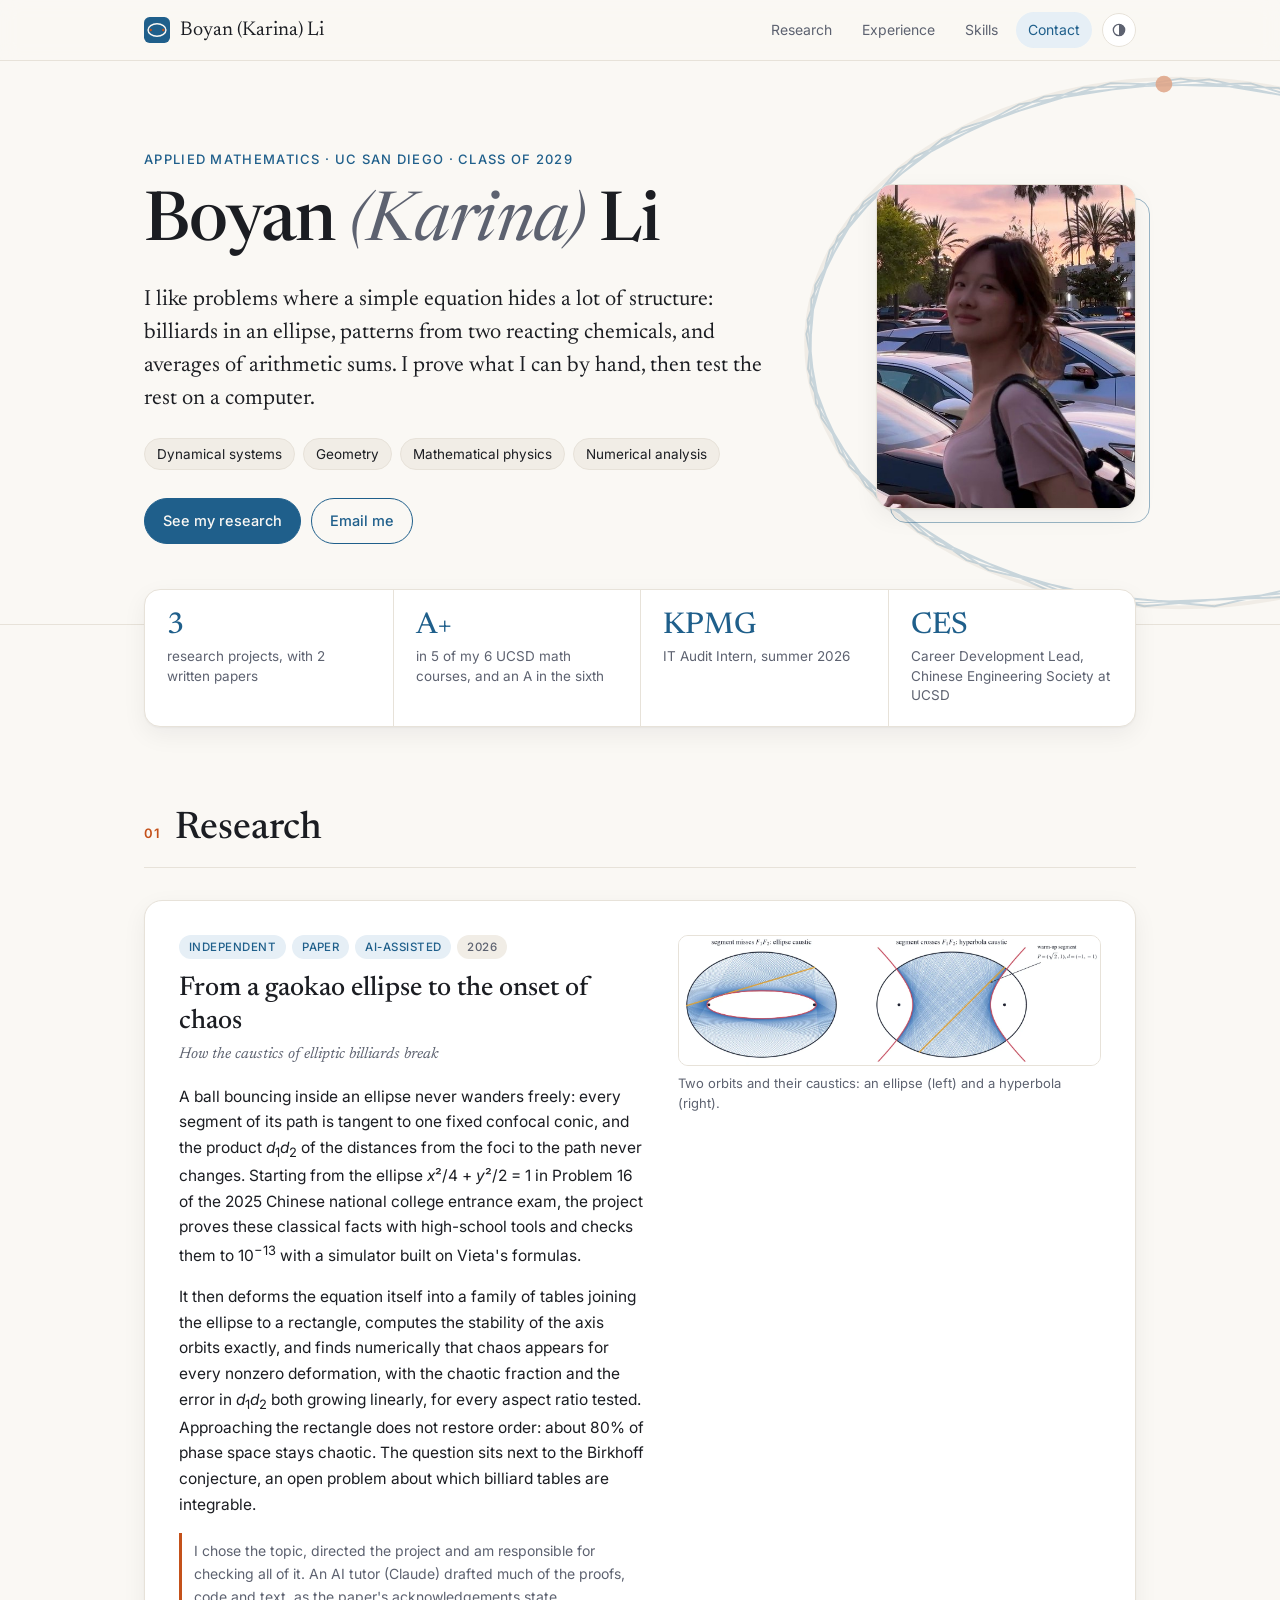
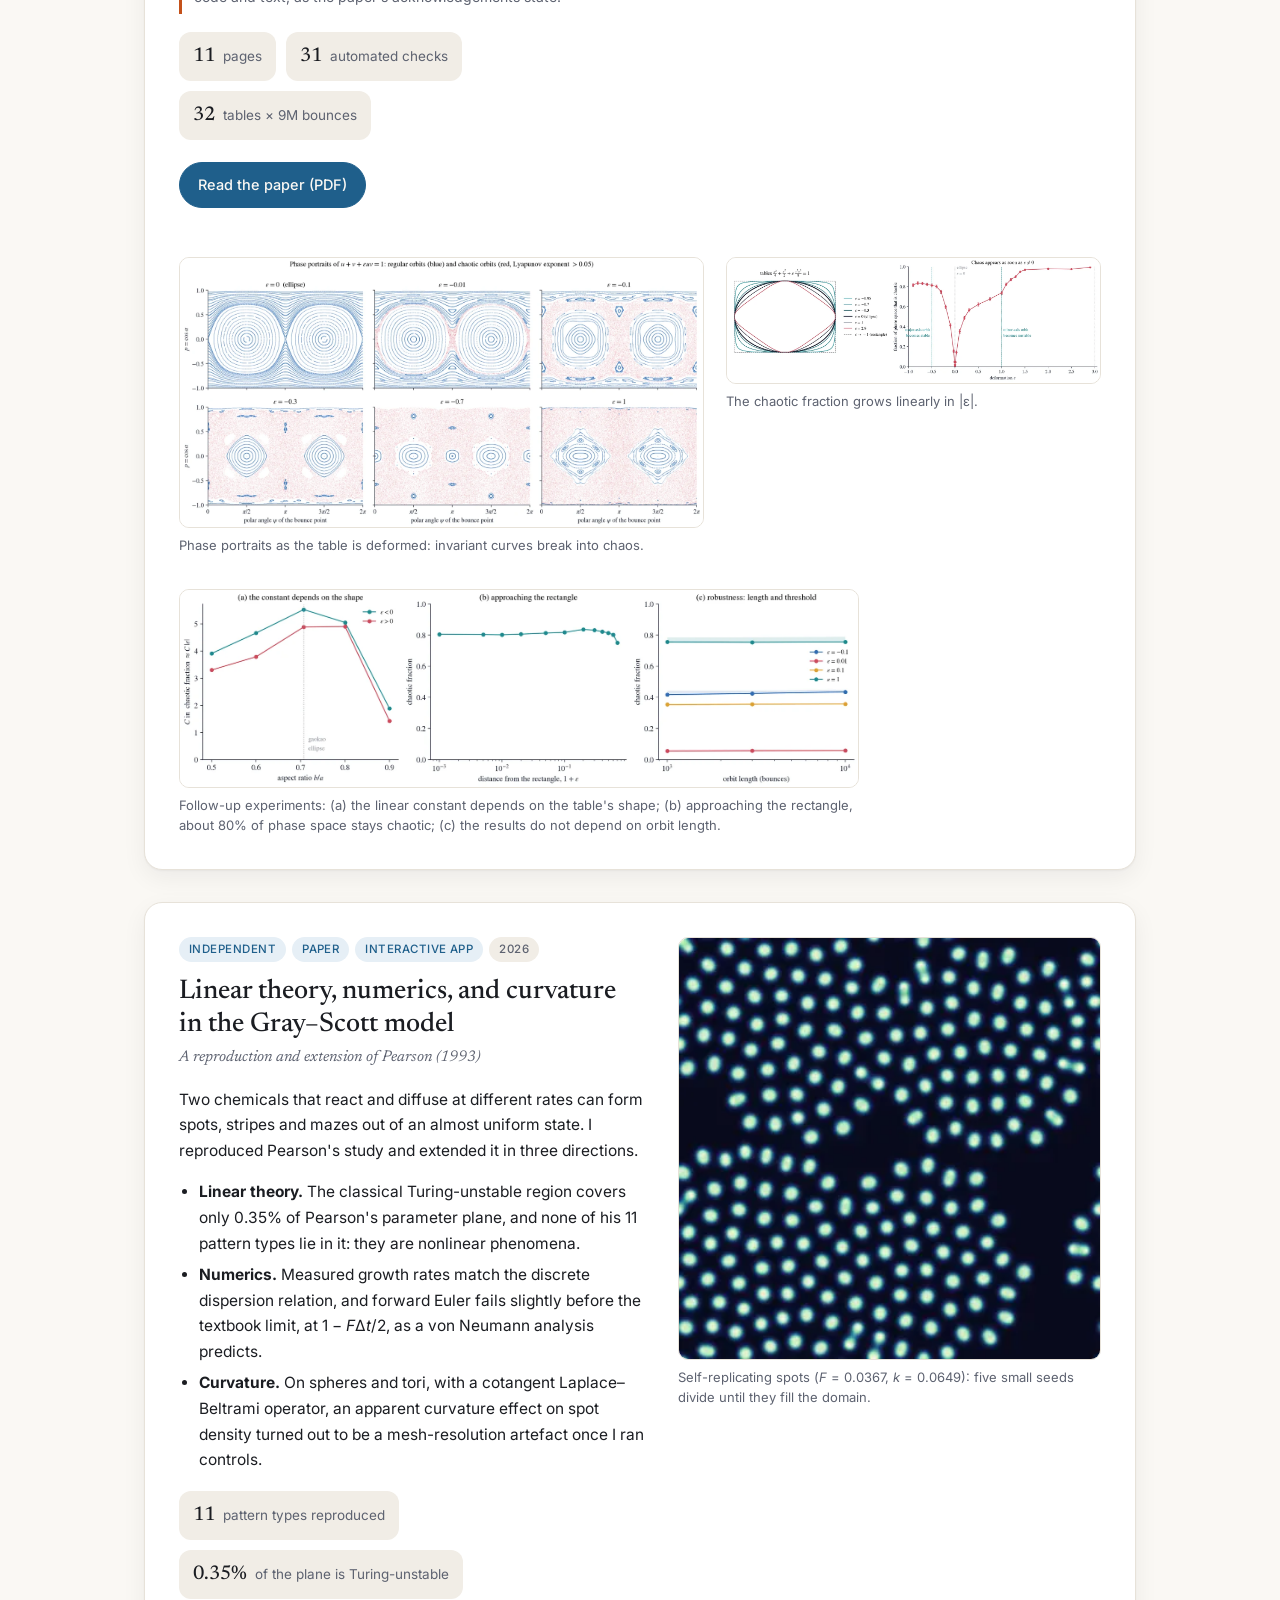
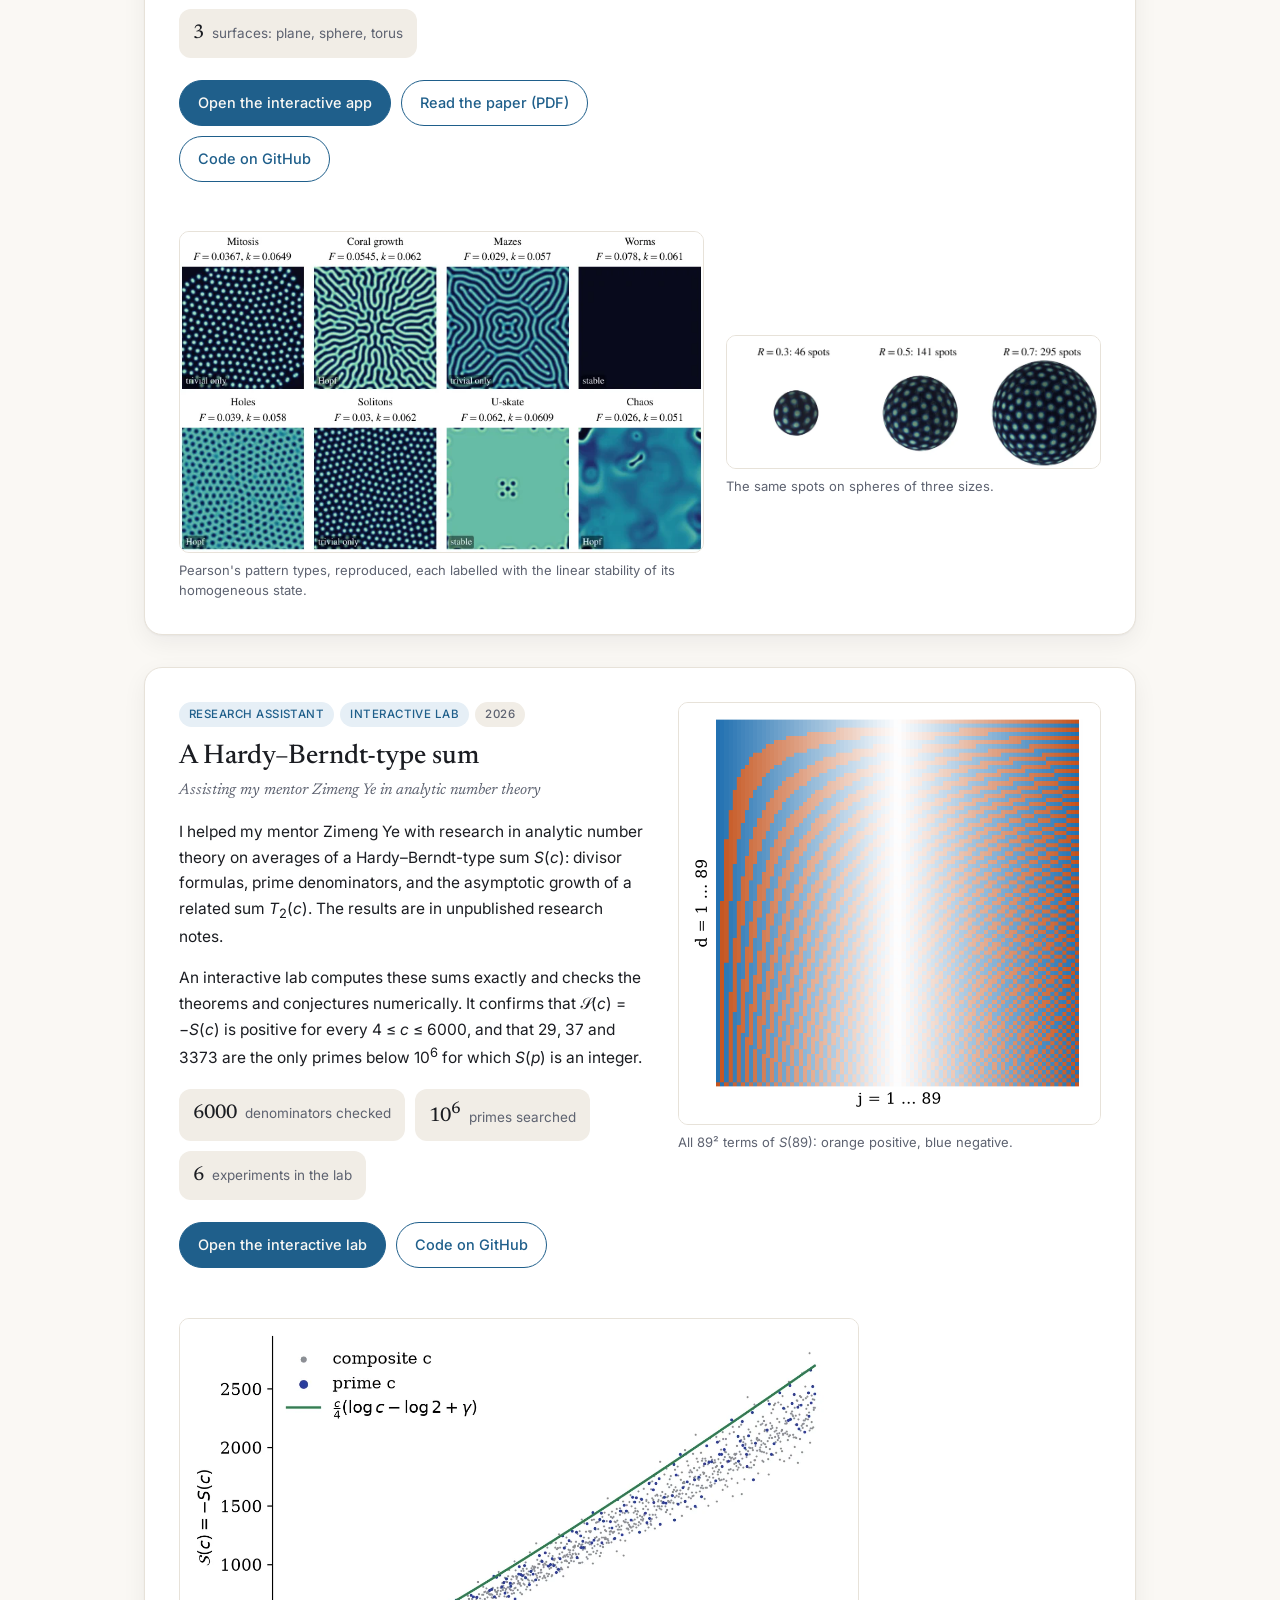
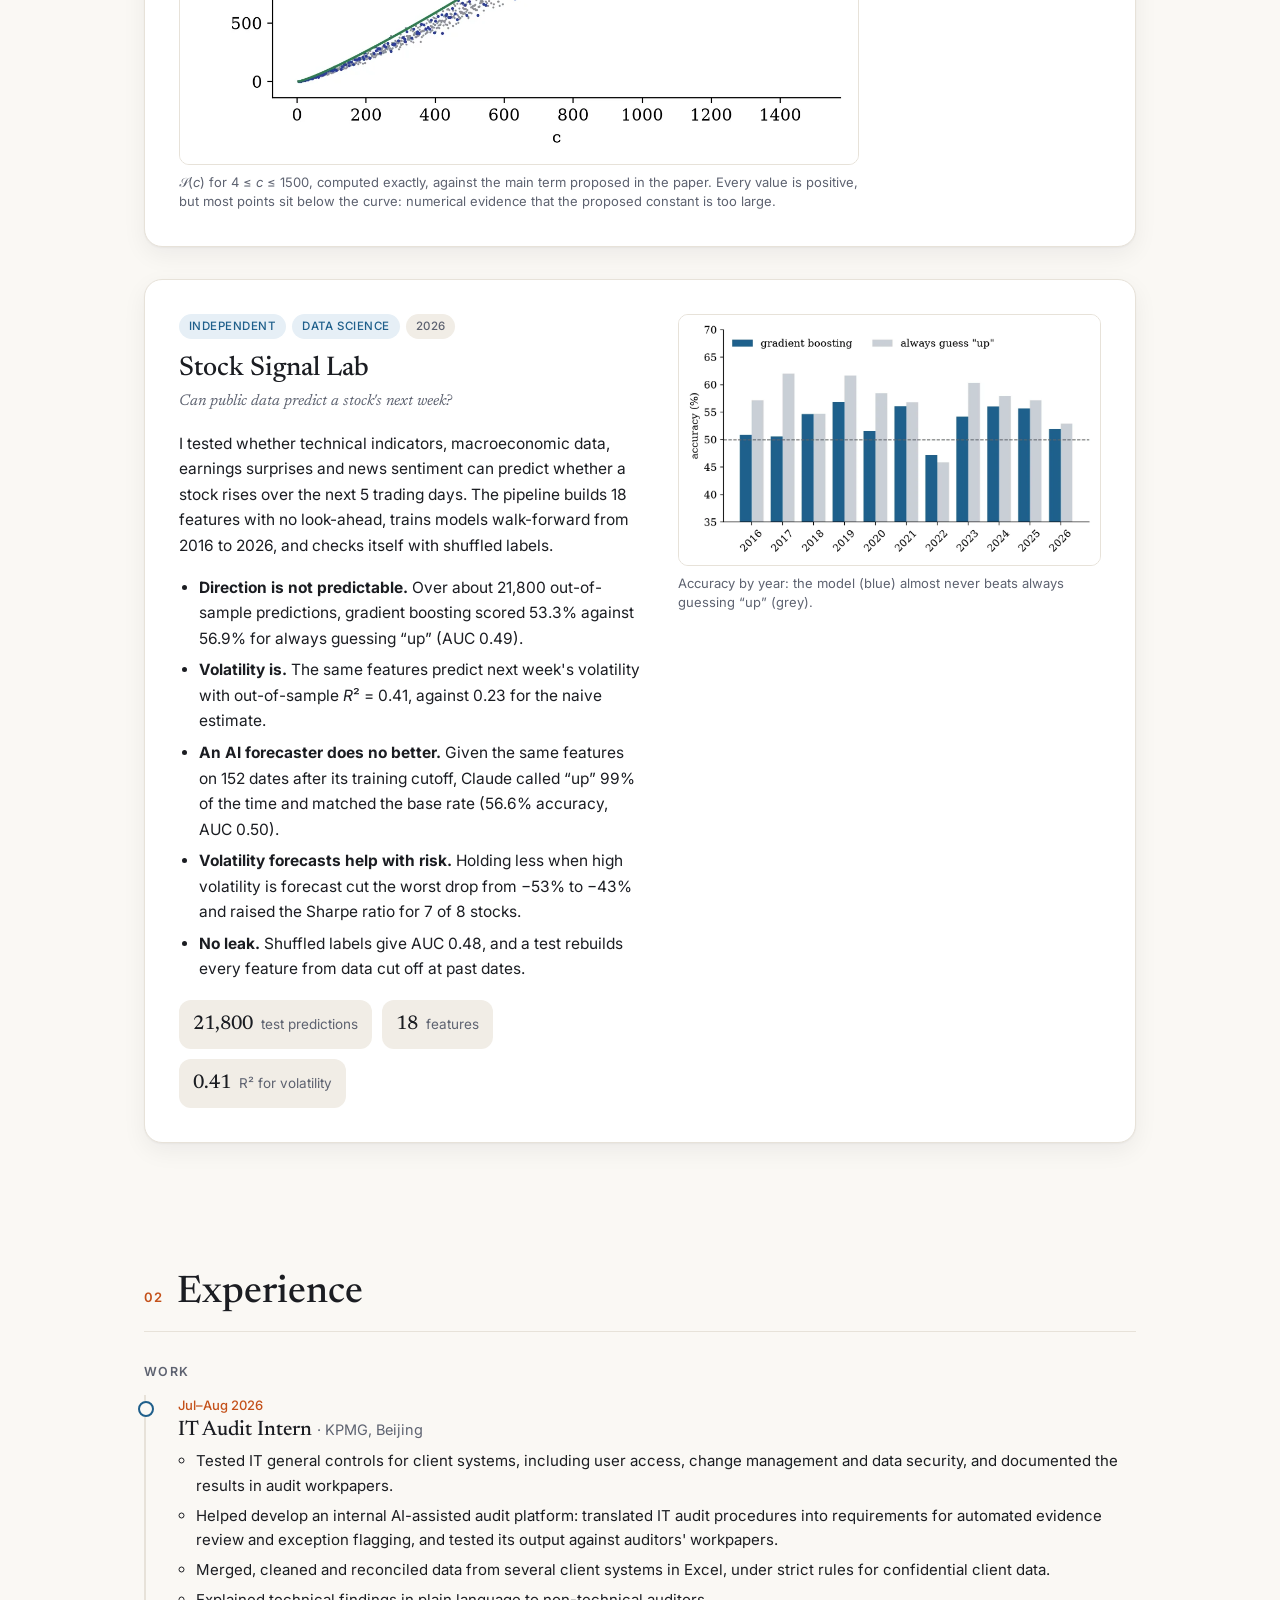
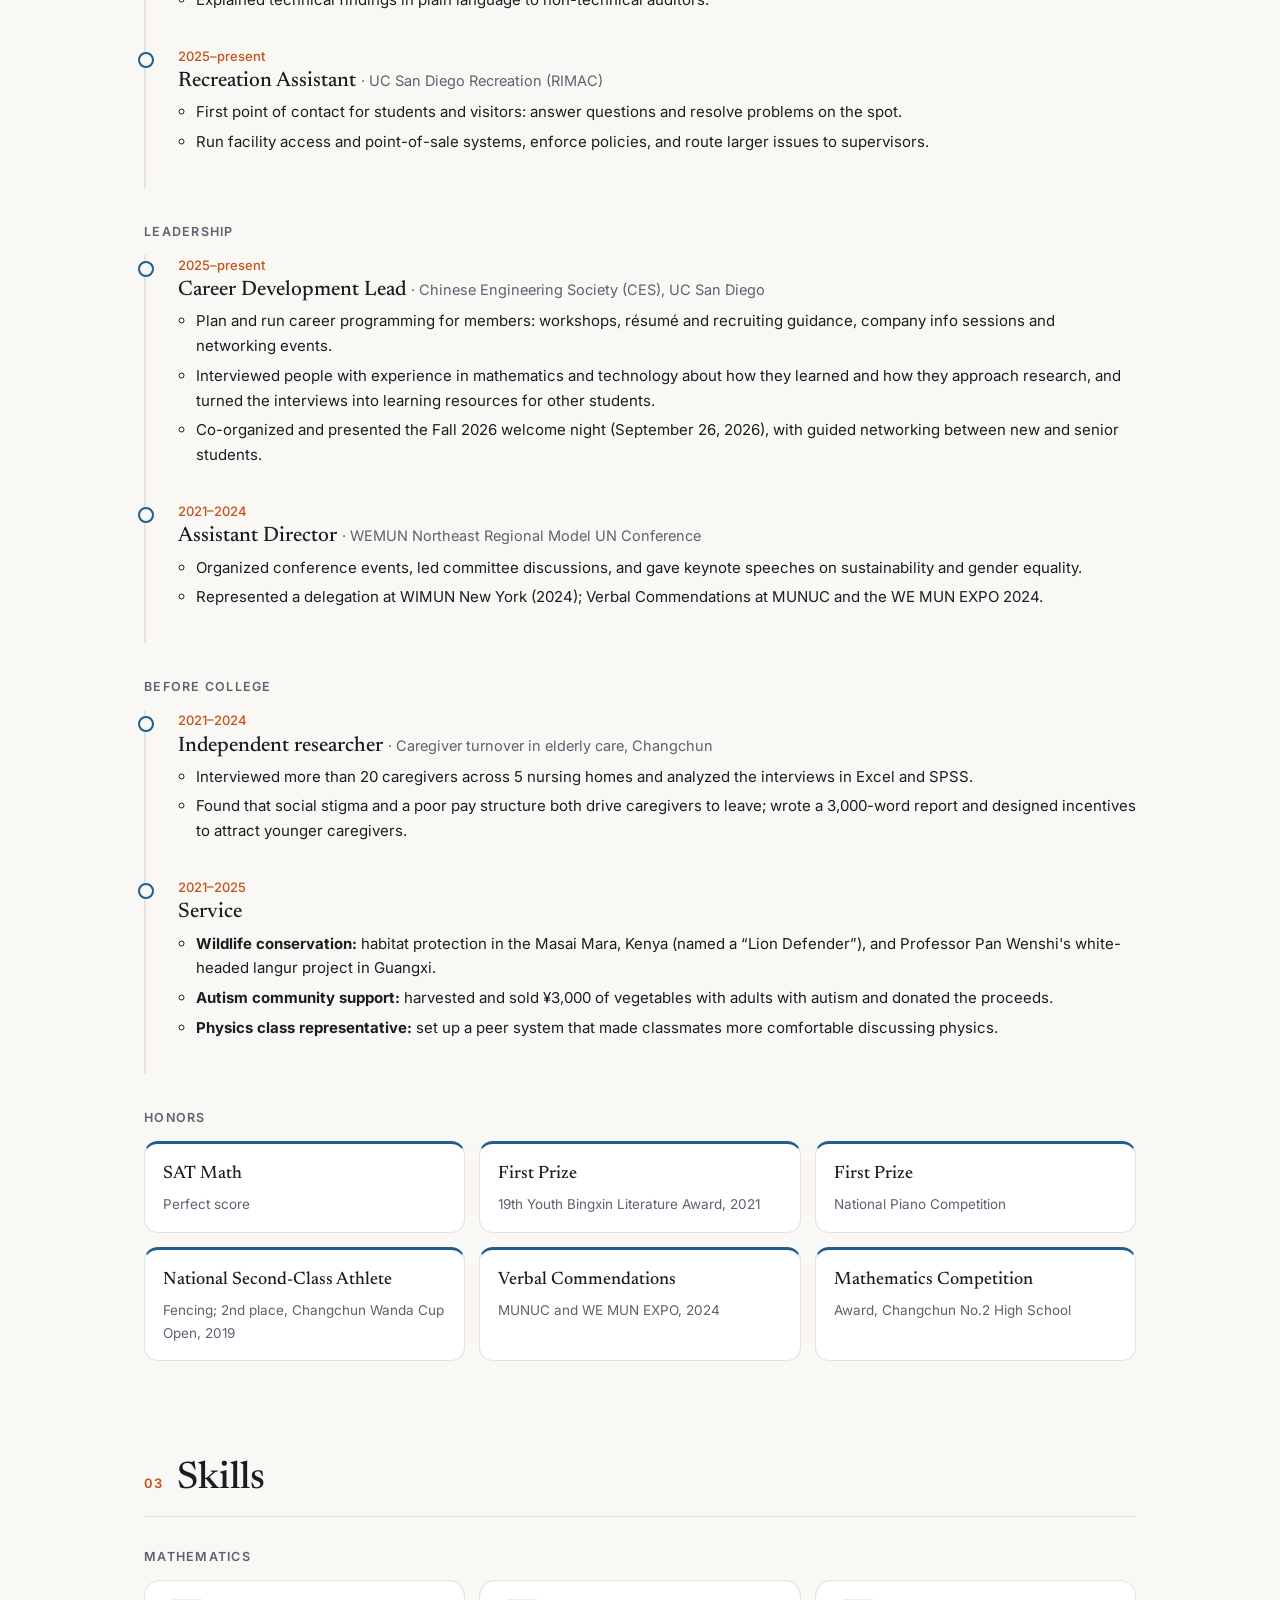
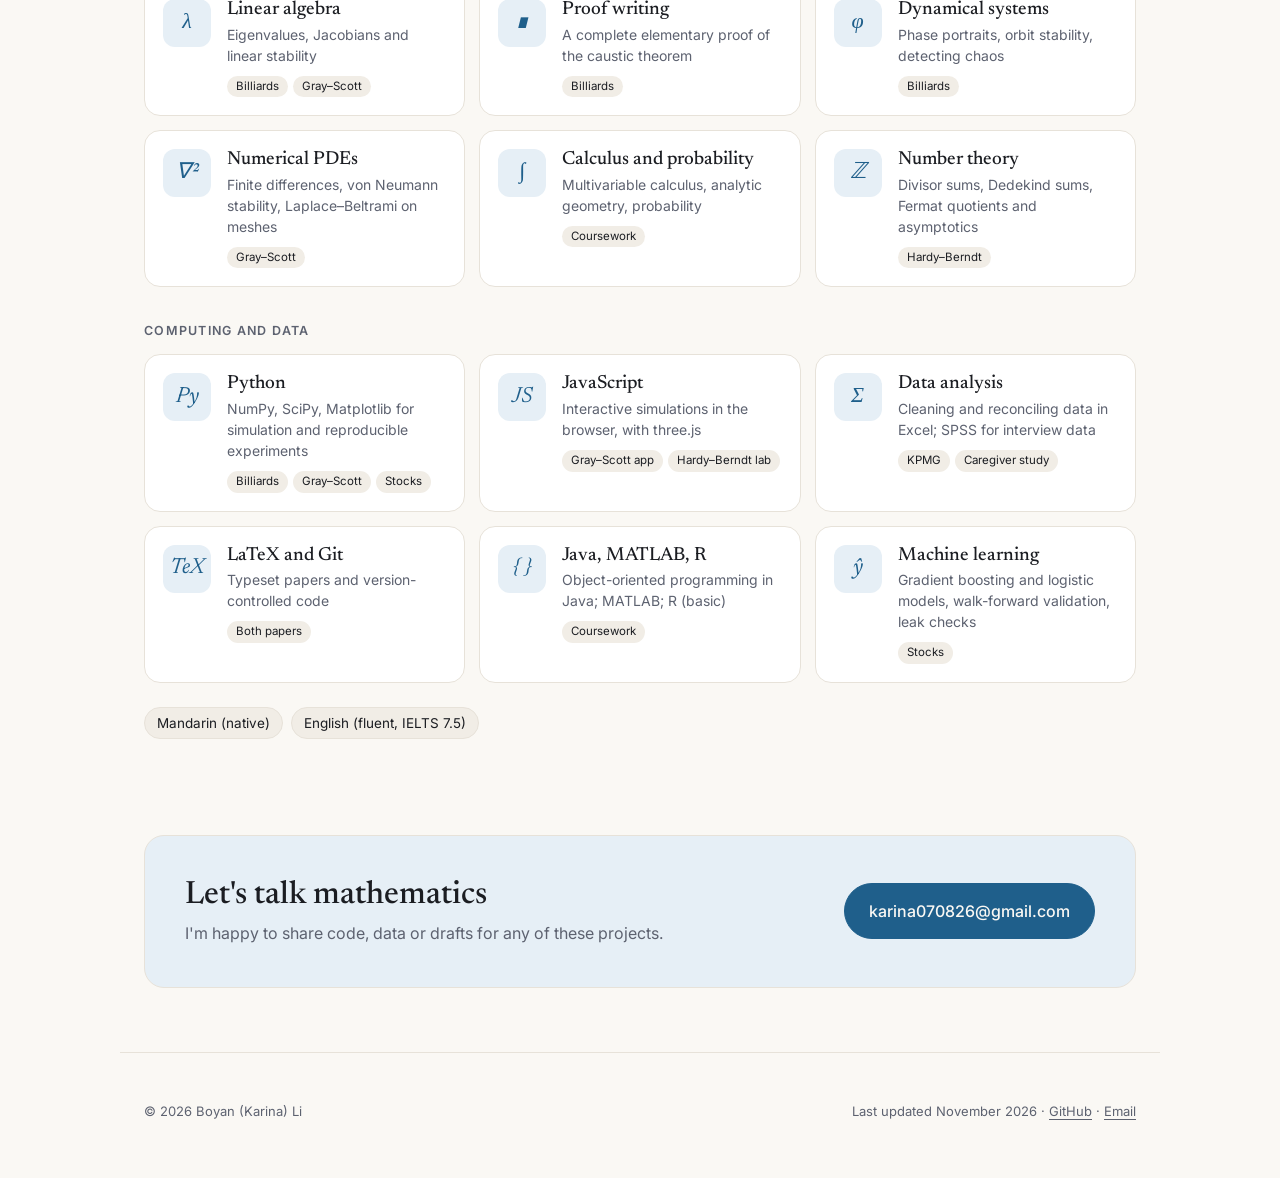
==== index.html @ f054561e "Boyan (Karina) Li: personal website" ====
<!doctype html>
<html lang="en">
<head>
  <meta charset="utf-8">
  <meta name="viewport" content="width=device-width, initial-scale=1">
  <title>Boyan (Karina) Li</title>
  <meta name="description" content="Boyan (Karina) Li: applied mathematics student at UC San Diego. Research in dynamical systems, reaction–diffusion and number theory.">
  <meta property="og:title" content="Boyan (Karina) Li · Applied Mathematics, UC San Diego">
  <meta property="og:description" content="Research in elliptic billiards, Gray–Scott patterns and Hardy–Berndt sums, with papers and interactive tools.">
  <meta property="og:image" content="https://karinayiy.github.io/assets/img/og-card.jpg">
  <meta property="og:url" content="https://karinayiy.github.io/">
  <meta name="twitter:card" content="summary_large_image">
  <link rel="icon" href="data:image/svg+xml,%3Csvg xmlns='http://www.w3.org/2000/svg' viewBox='0 0 64 64'%3E%3Crect width='64' height='64' rx='14' fill='%231f5f8b'/%3E%3Cellipse cx='32' cy='32' rx='22' ry='15.5' fill='none' stroke='white' stroke-width='3.5'/%3E%3Ccircle cx='16.5' cy='32' r='3' fill='%23f0a070'/%3E%3Ccircle cx='47.5' cy='32' r='3' fill='%23f0a070'/%3E%3C/svg%3E">
  <link rel="preconnect" href="https://fonts.googleapis.com">
  <link rel="preconnect" href="https://fonts.gstatic.com" crossorigin>
  <link href="https://fonts.googleapis.com/css2?family=Inter:wght@400;500;600&family=Newsreader:ital,opsz,wght@0,6..72,400;0,6..72,500;0,6..72,600;1,6..72,400&display=swap" rel="stylesheet">
  <link rel="stylesheet" href="assets/site.css?v=202611162329">
  <script>try{var t=localStorage.getItem('theme');if(t==='dark'||t==='light')document.documentElement.setAttribute('data-theme',t);}catch(e){}</script>
  <script type="application/ld+json">{"@context":"https://schema.org","@type":"Person","name":"Boyan Li","alternateName":"Karina Li","url":"https://karinayiy.github.io/","affiliation":{"@type":"CollegeOrUniversity","name":"University of California, San Diego"},"knowsAbout":["Dynamical systems","Geometry","Mathematical physics","Numerical analysis"]}</script>
</head>
<body>
  <a class="skip" href="#research">Skip to research</a>
  <header class="top">
    <nav class="wrap nav" aria-label="Sections">
      <a class="brand" href="#top" aria-label="Boyan (Karina) Li, back to top"><svg class="brand-mark" viewBox="0 0 64 64" aria-hidden="true"><rect width="64" height="64" rx="14"/><ellipse cx="32" cy="32" rx="22" ry="15.5"/><circle cx="16.5" cy="32" r="3"/><circle cx="47.5" cy="32" r="3"/></svg><span>Boyan (Karina) Li</span></a>
      <div class="links">
        <a href="#research">Research</a>
        <a href="#experience">Experience</a>
        <a href="#skills">Skills</a>
        <a href="#contact">Contact</a>
        <button class="theme-btn" type="button" aria-label="Switch between light and dark mode" title="Light / dark">
          <svg viewBox="0 0 24 24" aria-hidden="true"><circle cx="12" cy="12" r="8.5" fill="none" stroke="currentColor" stroke-width="2"/><path d="M12 3.5a8.5 8.5 0 0 1 0 17z" fill="currentColor"/></svg>
        </button>
      </div>
    </nav>
  </header>

  <main id="top">
    <section class="hero">
      <svg class="hero-art" viewBox="-230 -170 460 340" aria-hidden="true">
        <ellipse cx="0" cy="0" rx="200" ry="141.4" />
        <path id="orbit" pathLength="1" d="M191.1,-41.8 L159.1,-85.7 L99.5,-122.7 L15.6,-141.0 L-72.7,-131.8 L-141.8,-99.7 L-182.9,-57.2 L-199.2,-12.4 L-194.7,32.5 L-167.9,76.8 L-114.2,116.1 L-34.3,139.3 L55.2,135.9 L129.7,107.6 L176.6,66.4 L197.6,21.7 L197.3,-23.1 L175.6,-67.8 L127.8,-108.8 L52.5,-136.5 L-37.1,-139.0 L-116.4,-115.0 L-169.2,-75.4 L-195.1,-31.0 L-199.0,13.8 L-182.0,58.6 L-140.1,100.9 L-70.1,132.5 L18.5,140.8 L101.8,121.7 L160.6,84.3 L191.7,40.4 L199.9,-4.5 L187.4,-49.3 L151.1,-92.6 L86.7,-127.4 L0.4,-141.4 L-86.1,-127.6 L-150.7,-93.0 L-187.3,-49.7 L-199.9,-4.8 L-191.8,40.0 L-160.9,84.0 L-102.4,121.5 L-19.2,140.8 L69.4,132.6 L139.6,101.3 L181.8,58.9 L199.0,14.2 L195.2,-30.7 L169.5,-75.1 L116.9,-114.7 L37.8,-138.9 L-51.8,-136.6 L-127.3,-109.1 L-175.3,-68.1 L-197.2,-23.5 L-197.7,21.4 L-176.9,66.0 L-130.2,107.3 L-55.9,135.8" />
        <circle cx="-141.4" cy="0" r="3" /><circle cx="141.4" cy="0" r="3" />
        <circle class="ball" r="4.5"><animateMotion dur="60s" repeatCount="indefinite"><mpath href="#orbit" /></animateMotion></circle>
      </svg>
      <div class="wrap hero-inner">
        <div class="hero-text">
          <p class="eyebrow">Applied Mathematics · UC San Diego · Class of 2029</p>
          <h1>Boyan <span class="nick">(Karina)</span> Li</h1>
          <p class="lede">I like problems where a simple equation hides a lot of structure: billiards in an ellipse,
            patterns from two reacting chemicals, and averages of arithmetic sums. I prove what I can by hand,
            then test the rest on a computer.</p>
          <ul class="chips" aria-label="Interests">
            <li>Dynamical systems</li><li>Geometry</li><li>Mathematical physics</li><li>Numerical analysis</li>
          </ul>
          <p class="hero-actions">
            <a class="btn" href="#research">See my research</a>
            <a class="btn ghost" href="mailto:karina070826@gmail.com">Email me</a>
          </p>
        </div>
        <figure class="portrait">
          <img src="assets/img/headshot.jpg" alt="Boyan (Karina) Li" width="480" height="600">
        </figure>
      </div>
    </section>

    <section class="wrap glance" aria-label="Highlights">
      <div><b>3</b><span>research projects, with 2 written papers</span></div>
      <div><b>A+</b><span>in 5 of my 6 UCSD math courses, and an A in the sixth</span></div>
      <div><b>KPMG</b><span>IT Audit Intern, summer 2026</span></div>
      <div><b>CES</b><span>Career Development Lead, Chinese Engineering Society at UCSD</span></div>
    </section>

    <section id="research" class="wrap block">
      <header class="sec-head"><span class="sec-num">01</span><h2>Research</h2></header>

      <article class="project reveal">
        <div class="project-text">
          <p class="tags"><span>Independent</span><span>Paper</span><span>AI-assisted</span><span>2026</span></p>
          <h3>From a gaokao ellipse to the onset of chaos</h3>
          <p class="subtitle">How the caustics of elliptic billiards break</p>
          <p>A ball bouncing inside an ellipse never wanders freely: every segment of its path is tangent
            to one fixed confocal conic, and the product <i>d</i><sub>1</sub><i>d</i><sub>2</sub> of the
            distances from the foci to the path never changes. Starting from the ellipse
            <i>x</i>²/4 + <i>y</i>²/2 = 1 in Problem 16 of the 2025 Chinese national college entrance exam,
            the project proves these classical facts with high-school tools and checks them to 10<sup>−13</sup>
            with a simulator built on Vieta's formulas.</p>
          <p>It then deforms the equation itself into a family of tables joining the ellipse to a rectangle,
            computes the stability of the axis orbits exactly, and finds numerically that chaos appears for
            every nonzero deformation, with the chaotic fraction and the error in
            <i>d</i><sub>1</sub><i>d</i><sub>2</sub> both growing linearly, for every aspect ratio tested.
            Approaching the rectangle does not restore order: about 80% of phase space stays chaotic. The
            question sits next to the Birkhoff conjecture, an open problem about which billiard tables are integrable.</p>
          <p class="ai-note">I chose the topic, directed the project and am responsible for checking all of it.
            An AI tutor (Claude) drafted much of the proofs, code and text, as the paper's acknowledgements state.</p>
          <ul class="stats">
            <li><b>11</b> pages</li><li><b>31</b> automated checks</li><li><b>32</b> tables × 9M bounces</li>
          </ul>
          <p class="actions">
            <a class="btn" href="assets/papers/elliptic-billiards.pdf">Read the paper (PDF)</a>
          </p>
        </div>
        <figure class="project-fig">
          <img src="assets/img/caustics.webp" alt="Two billiard orbits inside an ellipse, each tangent to a confocal caustic" loading="lazy">
          <figcaption>Two orbits and their caustics: an ellipse (left) and a hyperbola (right).</figcaption>
        </figure>
        <div class="gallery">
          <figure><img src="assets/img/deformed_phase.webp" alt="Phase portraits of deformed tables showing regular curves and chaotic regions" loading="lazy">
            <figcaption>Phase portraits as the table is deformed: invariant curves break into chaos.</figcaption></figure>
          <figure><img src="assets/img/chaos_fraction.webp" alt="Chaotic fraction against the deformation parameter" loading="lazy">
            <figcaption>The chaotic fraction grows linearly in |ε|.</figcaption></figure>
        </div>
        <figure class="wide-fig">
          <img src="assets/img/extensions.webp" alt="Three panels: the growth constant depends on the shape; chaos stays near 80% approaching the rectangle; results are robust to orbit length" loading="lazy">
          <figcaption>Follow-up experiments: (a) the linear constant depends on the table's shape; (b) approaching the rectangle, about 80% of phase space stays chaotic; (c) the results do not depend on orbit length.</figcaption>
        </figure>
      </article>

      <article class="project reveal">
        <div class="project-text">
          <p class="tags"><span>Independent</span><span>Paper</span><span>Interactive app</span><span>2026</span></p>
          <h3>Linear theory, numerics, and curvature in the Gray–Scott model</h3>
          <p class="subtitle">A reproduction and extension of Pearson (1993)</p>
          <p>Two chemicals that react and diffuse at different rates can form spots, stripes and mazes out of
            an almost uniform state. I reproduced Pearson's study and extended it in three directions.</p>
          <ul>
            <li><b>Linear theory.</b> The classical Turing-unstable region covers only 0.35% of Pearson's
              parameter plane, and none of his 11 pattern types lie in it: they are nonlinear phenomena.</li>
            <li><b>Numerics.</b> Measured growth rates match the discrete dispersion relation, and forward Euler
              fails slightly before the textbook limit, at 1 − <i>F</i>Δ<i>t</i>/2, as a von Neumann analysis predicts.</li>
            <li><b>Curvature.</b> On spheres and tori, with a cotangent Laplace–Beltrami operator, an apparent
              curvature effect on spot density turned out to be a mesh-resolution artefact once I ran controls.</li>
          </ul>
          <ul class="stats">
            <li><b>11</b> pattern types reproduced</li><li><b>0.35%</b> of the plane is Turing-unstable</li><li><b>3</b> surfaces: plane, sphere, torus</li>
          </ul>
          <p class="actions">
            <a class="btn" href="gray-scott/">Open the interactive app</a>
            <a class="btn ghost" href="assets/papers/gray-scott.pdf">Read the paper (PDF)</a>
            <a class="btn ghost" href="https://github.com/Karinayiy/gray-scott-explorer">Code on GitHub</a>
          </p>
        </div>
        <figure class="project-fig">
          <img src="assets/img/gs-mitosis.webp" alt="Animation: a few seeded spots divide again and again until they fill the square" loading="lazy">
          <figcaption>Self-replicating spots (<i>F</i> = 0.0367, <i>k</i> = 0.0649): five small seeds divide until they fill the domain.</figcaption>
        </figure>
        <div class="gallery center">
          <figure><img src="assets/img/gs-gallery.webp" alt="Eight Gray–Scott patterns: spots, coral, mazes, holes, solitons and chaos" loading="lazy">
            <figcaption>Pearson's pattern types, reproduced, each labelled with the linear stability of its homogeneous state.</figcaption></figure>
          <figure><img src="assets/img/gs-spheres.webp" alt="Spot patterns on three spheres of radius 0.3, 0.5 and 0.7, with 46, 141 and 295 spots" loading="lazy">
            <figcaption>The same spots on spheres of three sizes.</figcaption></figure>
        </div>
      </article>

      <article class="project reveal">
        <div class="project-text">
          <p class="tags"><span>Research assistant</span><span>Interactive lab</span><span>2026</span></p>
          <h3>A Hardy–Berndt-type sum</h3>
          <p class="subtitle">Assisting my mentor Zimeng Ye in analytic number theory</p>
          <p>I helped my mentor Zimeng Ye with research in analytic number theory on averages of a Hardy–Berndt-type sum
            <i>S</i>(<i>c</i>): divisor formulas, prime denominators, and the asymptotic growth of a related sum
            <i>T</i><sub>2</sub>(<i>c</i>). The results are in unpublished research notes.</p>
          <p>An interactive lab computes these sums exactly and checks the theorems and conjectures numerically.
            It confirms that 𝒮(<i>c</i>) = −<i>S</i>(<i>c</i>) is positive for every 4 ≤ <i>c</i> ≤ 6000,
            and that 29, 37 and 3373 are the only primes below 10<sup>6</sup> for which <i>S</i>(<i>p</i>) is an integer.</p>
          <ul class="stats">
            <li><b>6000</b> denominators checked</li><li><b>10<sup>6</sup></b> primes searched</li><li><b>6</b> experiments in the lab</li>
          </ul>
          <p class="actions">
            <a class="btn" href="hardy-berndt/">Open the interactive lab</a>
            <a class="btn ghost" href="https://github.com/Karinayiy/hardy-berndt-sum-lab">Code on GitHub</a>
          </p>
        </div>
        <figure class="project-fig">
          <img src="assets/img/hb-signs.png" alt="Square grid of orange and blue cells forming curved bands: the signed summands of S(89)" loading="lazy">
          <figcaption>All 89² terms of <i>S</i>(89): orange positive, blue negative.</figcaption>
        </figure>
        <figure class="wide-fig">
          <img src="assets/img/hb-growth.webp" alt="Scatter plot of S(c) for c up to 1500, rising like c log c and lying mostly below the proposed main term" loading="lazy">
          <figcaption>𝒮(<i>c</i>) for 4 ≤ <i>c</i> ≤ 1500, computed exactly, against the main term proposed in the paper. Every value is positive, but most points sit below the curve: numerical evidence that the proposed constant is too large.</figcaption>
        </figure>
      </article>

      <article class="project reveal">
        <div class="project-text">
          <p class="tags"><span>Independent</span><span>Data science</span><span>2026</span></p>
          <h3>Stock Signal Lab</h3>
          <p class="subtitle">Can public data predict a stock's next week?</p>
          <p>I tested whether technical indicators, macroeconomic data, earnings surprises and news sentiment can
            predict whether a stock rises over the next 5 trading days. The pipeline builds 18 features with no
            look-ahead, trains models walk-forward from 2016 to 2026, and checks itself with shuffled labels.</p>
          <ul>
            <li><b>Direction is not predictable.</b> Over about 21,800 out-of-sample predictions, gradient boosting
              scored 53.3% against 56.9% for always guessing &ldquo;up&rdquo; (AUC 0.49).</li>
            <li><b>Volatility is.</b> The same features predict next week's volatility with out-of-sample
              <i>R</i>² = 0.41, against 0.23 for the naive estimate.</li>
            <li><b>An AI forecaster does no better.</b> Given the same features on 152 dates after its training cutoff,
              Claude called &ldquo;up&rdquo; 99% of the time and matched the base rate (56.6% accuracy, AUC 0.50).</li>
            <li><b>Volatility forecasts help with risk.</b> Holding less when high volatility is forecast cut the worst drop
              from −53% to −43% and raised the Sharpe ratio for 7 of 8 stocks.</li>
            <li><b>No leak.</b> Shuffled labels give AUC 0.48, and a test rebuilds every feature from data cut off at past dates.</li>
          </ul>
          <ul class="stats">
            <li><b>21,800</b> test predictions</li><li><b>18</b> features</li><li><b>0.41</b> R² for volatility</li>
          </ul>
        </div>
        <figure class="project-fig">
          <img src="assets/img/stock-accuracy.webp" alt="Bar chart: the model's accuracy by year never beats always guessing up" loading="lazy">
          <figcaption>Accuracy by year: the model (blue) almost never beats always guessing &ldquo;up&rdquo; (grey).</figcaption>
        </figure>
      </article>
    </section>

    <section id="experience" class="wrap block">
      <header class="sec-head"><span class="sec-num">02</span><h2>Experience</h2></header>

      <h4 class="group">Work</h4>
      <ol class="timeline">
        <li class="reveal">
          <span class="when">Jul–Aug 2026</span>
          <h4>IT Audit Intern <span class="org">· KPMG, Beijing</span></h4>
          <ul>
            <li>Tested IT general controls for client systems, including user access, change management and data security, and documented the results in audit workpapers.</li>
            <li>Helped develop an internal AI-assisted audit platform: translated IT audit procedures into requirements for automated evidence review and exception flagging, and tested its output against auditors' workpapers.</li>
            <li>Merged, cleaned and reconciled data from several client systems in Excel, under strict rules for confidential client data.</li>
            <li>Explained technical findings in plain language to non-technical auditors.</li>
          </ul>
        </li>
        <li class="reveal">
          <span class="when">2025–present</span>
          <h4>Recreation Assistant <span class="org">· UC San Diego Recreation (RIMAC)</span></h4>
          <ul>
            <li>First point of contact for students and visitors: answer questions and resolve problems on the spot.</li>
            <li>Run facility access and point-of-sale systems, enforce policies, and route larger issues to supervisors.</li>
          </ul>
        </li>
      </ol>

      <h4 class="group">Leadership</h4>
      <ol class="timeline">
        <li class="reveal">
          <span class="when">2025–present</span>
          <h4>Career Development Lead <span class="org">· Chinese Engineering Society (CES), UC San Diego</span></h4>
          <ul>
            <li>Plan and run career programming for members: workshops, résumé and recruiting guidance, company info sessions and networking events.</li>
            <li>Interviewed people with experience in mathematics and technology about how they learned and how they approach research, and turned the interviews into learning resources for other students.</li>
            <li>Co-organized and presented the Fall 2026 welcome night (September 26, 2026), with guided networking between new and senior students.</li>
          </ul>
        </li>
        <li class="reveal">
          <span class="when">2021–2024</span>
          <h4>Assistant Director <span class="org">· WEMUN Northeast Regional Model UN Conference</span></h4>
          <ul>
            <li>Organized conference events, led committee discussions, and gave keynote speeches on sustainability and gender equality.</li>
            <li>Represented a delegation at WIMUN New York (2024); Verbal Commendations at MUNUC and the WE MUN EXPO 2024.</li>
          </ul>
        </li>
      </ol>

      <h4 class="group">Before college</h4>
      <ol class="timeline">
        <li class="reveal">
          <span class="when">2021–2024</span>
          <h4>Independent researcher <span class="org">· Caregiver turnover in elderly care, Changchun</span></h4>
          <ul>
            <li>Interviewed more than 20 caregivers across 5 nursing homes and analyzed the interviews in Excel and SPSS.</li>
            <li>Found that social stigma and a poor pay structure both drive caregivers to leave; wrote a 3,000-word report and designed incentives to attract younger caregivers.</li>
          </ul>
        </li>
        <li class="reveal">
          <span class="when">2021–2025</span>
          <h4>Service</h4>
          <ul>
            <li><b>Wildlife conservation:</b> habitat protection in the Masai Mara, Kenya (named a &ldquo;Lion Defender&rdquo;), and Professor Pan Wenshi's white-headed langur project in Guangxi.</li>
            <li><b>Autism community support:</b> harvested and sold ¥3,000 of vegetables with adults with autism and donated the proceeds.</li>
            <li><b>Physics class representative:</b> set up a peer system that made classmates more comfortable discussing physics.</li>
          </ul>
        </li>
      </ol>

      <h4 class="group">Honors</h4>
      <div class="honors reveal">
        <div><b>SAT Math</b><span>Perfect score</span></div>
        <div><b>First Prize</b><span>19th Youth Bingxin Literature Award, 2021</span></div>
        <div><b>First Prize</b><span>National Piano Competition</span></div>
        <div><b>National Second-Class Athlete</b><span>Fencing; 2nd place, Changchun Wanda Cup Open, 2019</span></div>
        <div><b>Verbal Commendations</b><span>MUNUC and WE MUN EXPO, 2024</span></div>
        <div><b>Mathematics Competition</b><span>Award, Changchun No.2 High School</span></div>
      </div>
    </section>

    <section id="skills" class="wrap block">
      <header class="sec-head"><span class="sec-num">03</span><h2>Skills</h2></header>
      <h4 class="group">Mathematics</h4>
      <div class="skill-grid reveal">
        <div class="skill"><span class="glyph">λ</span><div><h4>Linear algebra</h4><p>Eigenvalues, Jacobians and linear stability</p><p class="used"><span>Billiards</span><span>Gray–Scott</span></p></div></div>
        <div class="skill"><span class="glyph">∎</span><div><h4>Proof writing</h4><p>A complete elementary proof of the caustic theorem</p><p class="used"><span>Billiards</span></p></div></div>
        <div class="skill"><span class="glyph">φ</span><div><h4>Dynamical systems</h4><p>Phase portraits, orbit stability, detecting chaos</p><p class="used"><span>Billiards</span></p></div></div>
        <div class="skill"><span class="glyph">∇²</span><div><h4>Numerical PDEs</h4><p>Finite differences, von Neumann stability, Laplace–Beltrami on meshes</p><p class="used"><span>Gray–Scott</span></p></div></div>
        <div class="skill"><span class="glyph">∫</span><div><h4>Calculus and probability</h4><p>Multivariable calculus, analytic geometry, probability</p><p class="used"><span>Coursework</span></p></div></div>
        <div class="skill"><span class="glyph">ℤ</span><div><h4>Number theory</h4><p>Divisor sums, Dedekind sums, Fermat quotients and asymptotics</p><p class="used"><span>Hardy–Berndt</span></p></div></div>
      </div>
      <h4 class="group">Computing and data</h4>
      <div class="skill-grid reveal">
        <div class="skill"><span class="glyph">Py</span><div><h4>Python</h4><p>NumPy, SciPy, Matplotlib for simulation and reproducible experiments</p><p class="used"><span>Billiards</span><span>Gray–Scott</span><span>Stocks</span></p></div></div>
        <div class="skill"><span class="glyph">JS</span><div><h4>JavaScript</h4><p>Interactive simulations in the browser, with three.js</p><p class="used"><span>Gray–Scott app</span><span>Hardy–Berndt lab</span></p></div></div>
        <div class="skill"><span class="glyph">Σ</span><div><h4>Data analysis</h4><p>Cleaning and reconciling data in Excel; SPSS for interview data</p><p class="used"><span>KPMG</span><span>Caregiver study</span></p></div></div>
        <div class="skill"><span class="glyph">TeX</span><div><h4>LaTeX and Git</h4><p>Typeset papers and version-controlled code</p><p class="used"><span>Both papers</span></p></div></div>
        <div class="skill"><span class="glyph">{ }</span><div><h4>Java, MATLAB, R</h4><p>Object-oriented programming in Java; MATLAB; R (basic)</p><p class="used"><span>Coursework</span></p></div></div>
        <div class="skill"><span class="glyph">ŷ</span><div><h4>Machine learning</h4><p>Gradient boosting and logistic models, walk-forward validation, leak checks</p><p class="used"><span>Stocks</span></p></div></div>
      </div>
      <ul class="chips langs" aria-label="Languages"><li>Mandarin (native)</li><li>English (fluent, IELTS 7.5)</li></ul>
    </section>

    <section id="contact" class="wrap block">
      <div class="contact reveal">
        <div>
          <h2>Let's talk mathematics</h2>
          <p>I'm happy to share code, data or drafts for any of these projects.</p>
        </div>
        <a class="btn big" href="mailto:karina070826@gmail.com">karina070826@gmail.com</a>
      </div>
    </section>
  </main>

  <footer class="wrap foot">
    <span>© 2026 Boyan (Karina) Li</span>
    <span>Last updated November 2026 · <a href="https://github.com/Karinayiy">GitHub</a> · <a href="mailto:karina070826@gmail.com">Email</a></span>
  </footer>
  <div class="lightbox" hidden><figure><img alt=""><figcaption></figcaption></figure><button type="button" class="lb-close" aria-label="Close">×</button></div>

  <script>
    (function () {
      var root = document.documentElement;
      document.querySelector('.theme-btn').addEventListener('click', function () {
        var cur = root.getAttribute('data-theme') || (matchMedia('(prefers-color-scheme: dark)').matches ? 'dark' : 'light');
        var next = cur === 'dark' ? 'light' : 'dark';
        root.setAttribute('data-theme', next);
        try { localStorage.setItem('theme', next); } catch (e) {}
      });
      var lb = document.querySelector('.lightbox'), lbImg = lb.querySelector('img'), lbCap = lb.querySelector('figcaption');
      function closeLb() { lb.hidden = true; document.body.style.overflow = ''; }
      document.querySelectorAll('main figure img').forEach(function (img) {
        if (img.closest('.portrait')) return;
        img.classList.add('zoomable');
        img.addEventListener('click', function () {
          lbImg.src = img.currentSrc || img.src; lbImg.alt = img.alt;
          var cap = img.closest('figure').querySelector('figcaption'); lbCap.innerHTML = cap ? cap.innerHTML : '';
          lb.hidden = false; document.body.style.overflow = 'hidden';
        });
      });
      lb.addEventListener('click', function (e) { if (e.target !== lbImg) closeLb(); });
      document.addEventListener('keydown', function (e) { if (e.key === 'Escape' && !lb.hidden) closeLb(); });
      if (matchMedia('(prefers-reduced-motion: reduce)').matches) { var b = document.querySelector('.hero-art .ball'); if (b) b.remove(); }
    })();
    (function () {
      var reduce = window.matchMedia && matchMedia('(prefers-reduced-motion: reduce)').matches;
      if (!('IntersectionObserver' in window) || reduce) return;
      document.documentElement.classList.add('js-reveal');
      var io = new IntersectionObserver(function (entries) {
        entries.forEach(function (e) { if (e.isIntersecting) { e.target.classList.add('in'); io.unobserve(e.target); } });
      }, { rootMargin: '0px 0px -8% 0px' });
      document.querySelectorAll('.reveal').forEach(function (el) { io.observe(el); });
      var links = {};
      document.querySelectorAll('.links a').forEach(function (a) { links[a.getAttribute('href').slice(1)] = a; });
      function atBottom() { return innerHeight + scrollY >= document.body.scrollHeight - 4; }
      function mark(a) { Object.values(links).forEach(function (x) { x.classList.remove('on'); }); a.classList.add('on'); }
      var spy = new IntersectionObserver(function (entries) {
        if (atBottom() && links.contact) { mark(links.contact); return; }
        entries.forEach(function (e) {
          var a = links[e.target.id];
          if (a && e.isIntersecting) { Object.values(links).forEach(function (x) { x.classList.remove('on'); }); a.classList.add('on'); }
        });
      }, { rootMargin: '-45% 0px -50% 0px' });
      Object.keys(links).forEach(function (id) { var s = document.getElementById(id); if (s) spy.observe(s); });
      window.addEventListener('scroll', function () { if (atBottom() && links.contact) mark(links.contact); }, { passive: true });
    })();
  </script>
</body>
</html>
---- assets/site.css ----
:root {
  --bg: #faf8f4;
  --surface: #ffffff;
  --text: #1b1d22;
  --muted: #5d6270;
  --line: #e7e2d9;
  --accent: #1f5f8b;
  --accent-2: #c4511a;
  --accent-soft: #e6eff6;
  --chip: #f1ede6;
  --shadow: 0 1px 2px rgba(20, 24, 33, .04), 0 8px 24px rgba(20, 24, 33, .06);
  --serif: "Newsreader", Georgia, serif;
  --sans: "Inter", system-ui, -apple-system, sans-serif;
}
@media (prefers-color-scheme: dark) {
  :root:not([data-theme="light"]) {
    --bg: #121418;
    --surface: #1a1d22;
    --text: #e8e6e2;
    --muted: #a2a7b0;
    --line: #2b3038;
    --accent: #8cc3ea;
    --accent-2: #f0a070;
    --accent-soft: #1d2a35;
    --chip: #22262c;
    --shadow: 0 1px 2px rgba(0, 0, 0, .3), 0 8px 24px rgba(0, 0, 0, .25);
  }
}
:root[data-theme="dark"] {
    --bg: #121418;
    --surface: #1a1d22;
    --text: #e8e6e2;
    --muted: #a2a7b0;
    --line: #2b3038;
    --accent: #8cc3ea;
    --accent-2: #f0a070;
    --accent-soft: #1d2a35;
    --chip: #22262c;
    --shadow: 0 1px 2px rgba(0, 0, 0, .3), 0 8px 24px rgba(0, 0, 0, .25);
}

* { box-sizing: border-box; }
html { scroll-behavior: smooth; scroll-padding-top: 72px; }
body {
  margin: 0;
  background: var(--bg);
  color: var(--text);
  font: 16px/1.65 var(--sans);
  -webkit-font-smoothing: antialiased;
}
.wrap { max-width: 1040px; margin: 0 auto; padding: 0 24px; }
a { color: var(--accent); text-underline-offset: 3px; }
h1, h2, h3, h4 { font-family: var(--serif); font-weight: 500; line-height: 1.2; margin: 0; }

/* Navigation */
.top {
  position: sticky; top: 0; z-index: 20;
  background: color-mix(in srgb, var(--bg) 85%, transparent);
  backdrop-filter: saturate(1.4) blur(10px);
  border-bottom: 1px solid var(--line);
}
.nav { display: flex; justify-content: space-between; align-items: center; height: 60px; gap: 16px; }
.brand { font-family: var(--serif); font-size: 20px; color: var(--text); text-decoration: none; white-space: nowrap; display: inline-flex; align-items: center; gap: 10px; }
.brand-mark { width: 26px; height: 26px; flex: none; }
.brand-mark rect { fill: var(--accent); }
.brand-mark ellipse { fill: none; stroke: var(--bg); stroke-width: 3.5; }
.brand-mark circle { fill: var(--accent-2); }
.links { display: flex; gap: 6px; font-size: 14px; }
.links a { color: var(--muted); text-decoration: none; padding: 6px 12px; border-radius: 999px; transition: background .2s, color .2s; }
.links a:hover { color: var(--text); background: var(--chip); }
.links a.on { color: var(--accent); background: var(--accent-soft); }

/* Hero */
.hero { position: relative; overflow: hidden; border-bottom: 1px solid var(--line); }
.hero-art {
  position: absolute; right: -330px; top: 50%; width: 860px; max-width: none;
  transform: translateY(-50%); opacity: .5; pointer-events: none;
}
.hero-art ellipse { fill: none; stroke: var(--line); stroke-width: 2; }
.hero-art path { fill: none; stroke: var(--accent); stroke-width: 1; opacity: .45; }
.hero-art circle { fill: var(--accent-2); opacity: .6; }
.hero-inner {
  position: relative; display: grid; grid-template-columns: minmax(0, 1fr) 260px;
  gap: 56px; align-items: center; padding-top: 88px; padding-bottom: 80px;
}
.eyebrow { font-size: 13px; letter-spacing: .1em; text-transform: uppercase; color: var(--accent); margin: 0 0 14px; font-weight: 500; }
.hero h1 { font-size: clamp(42px, 7vw, 68px); letter-spacing: -.01em; margin-bottom: 18px; }
.hero .nick { color: var(--muted); font-style: italic; font-weight: 400; }
.lede { font-family: var(--serif); font-size: 22px; line-height: 1.5; max-width: 640px; margin: 0 0 22px; }
.chips { list-style: none; padding: 0; margin: 0 0 28px; display: flex; flex-wrap: wrap; gap: 8px; }
.chips li { background: var(--chip); border: 1px solid var(--line); border-radius: 999px; padding: 4px 12px; font-size: 13.5px; color: var(--text); }
.hero-actions { display: flex; flex-wrap: wrap; gap: 10px; margin: 0; }
.portrait { margin: 0; position: relative; }
.portrait::before {
  content: ""; position: absolute; inset: 14px -14px -14px 14px;
  border: 1.5px solid var(--accent); border-radius: 16px; opacity: .45;
}
.portrait img {
  position: relative; display: block; width: 100%; height: auto; aspect-ratio: 4 / 5; object-fit: cover;
  border-radius: 16px; box-shadow: var(--shadow); background: none;
}

/* Buttons */
.btn {
  display: inline-flex; align-items: center; gap: 6px; padding: 10px 18px; border-radius: 999px;
  background: var(--accent); color: var(--bg); text-decoration: none; font-size: 14.5px; font-weight: 500;
  border: 1px solid var(--accent); transition: transform .15s, box-shadow .15s;
}
.btn:hover { transform: translateY(-1px); box-shadow: var(--shadow); }
.btn.ghost { background: transparent; color: var(--accent); }
.btn.big { font-size: 16px; padding: 14px 24px; }

/* Highlights */
.glance {
  display: grid; grid-template-columns: repeat(4, minmax(0, 1fr)); gap: 0;
  width: calc(100% - 48px); max-width: 992px; margin: -36px auto 0; position: relative; z-index: 2;
  background: var(--surface); border: 1px solid var(--line); border-radius: 16px; box-shadow: var(--shadow);
  padding: 0;
}
.glance div { padding: 20px 22px; display: flex; flex-direction: column; gap: 4px; }
.glance div + div { border-left: 1px solid var(--line); }
.glance b { font-family: var(--serif); font-size: 30px; font-weight: 500; color: var(--accent); line-height: 1.1; }
.glance span { font-size: 13.5px; color: var(--muted); line-height: 1.45; }

/* Sections */
.block { padding-top: 80px; padding-bottom: 16px; }
.sec-head { display: flex; align-items: baseline; gap: 14px; margin-bottom: 32px; padding-bottom: 14px; border-bottom: 1px solid var(--line); }
.sec-num { font-size: 13px; color: var(--accent-2); font-weight: 600; letter-spacing: .08em; }
.sec-head h2 { font-size: 38px; }
.group { font-family: var(--sans); font-size: 12.5px; font-weight: 600; letter-spacing: .1em; text-transform: uppercase; color: var(--muted); margin: 36px 0 16px; }
.sec-head + .group { margin-top: 0; }

/* Projects */
.project {
  background: var(--surface); border: 1px solid var(--line); border-radius: 18px; box-shadow: var(--shadow);
  padding: 34px; margin-bottom: 32px;
  display: grid; grid-template-columns: minmax(0, 1.1fr) minmax(0, 1fr); gap: 34px;
}
.tags { display: flex; flex-wrap: wrap; gap: 6px; margin: 0 0 14px; }
.tags span { font-size: 11.5px; font-weight: 500; letter-spacing: .04em; text-transform: uppercase; padding: 3px 10px; border-radius: 999px; background: var(--accent-soft); color: var(--accent); }
.tags span:last-child { background: var(--chip); color: var(--muted); }
.project h3 { font-size: 27px; margin-bottom: 4px; }
.subtitle { font-family: var(--serif); font-style: italic; color: var(--muted); font-size: 18px; margin: 0 0 16px; }
.project p, .project li { font-size: 15.5px; }
.project ul { padding-left: 20px; }
.project li { margin-bottom: 6px; }
.stats { list-style: none; padding: 0 !important; display: flex; flex-wrap: wrap; gap: 10px; margin: 18px 0 0; }
.stats li { margin: 0; padding: 8px 14px; border-radius: 12px; background: var(--chip); font-size: 13.5px; color: var(--muted); }
.stats b { font-family: var(--serif); font-size: 20px; color: var(--text); font-weight: 500; margin-right: 4px; }
.actions { display: flex; flex-wrap: wrap; gap: 10px; margin-top: 22px; }
.project-fig { margin: 0; align-self: start; }
.wide-fig { grid-column: 1 / -1; max-width: 680px; }
.gallery { grid-column: 1 / -1; display: grid; grid-template-columns: 1.4fr 1fr; gap: 22px; }
.gallery.center { align-items: center; }
figure { margin: 0; }
figure img { width: 100%; height: auto; border-radius: 10px; border: 1px solid var(--line); display: block; background: #fff; }
figcaption { font-size: 13px; color: var(--muted); margin-top: 8px; line-height: 1.5; }

/* Timeline */
.timeline { list-style: none; margin: 0; padding: 0 0 0 26px; border-left: 2px solid var(--line); }
.timeline > li { position: relative; padding: 0 0 28px 6px; }
.timeline > li::before {
  content: ""; position: absolute; left: -34px; top: 6px; width: 12px; height: 12px; border-radius: 50%;
  background: var(--bg); border: 2.5px solid var(--accent);
}
.timeline .when { display: block; font-size: 13px; color: var(--accent-2); font-weight: 500; margin-bottom: 2px; }
.timeline h4 { font-size: 21px; margin-bottom: 6px; }
.timeline .org { font-family: var(--sans); font-size: 14.5px; color: var(--muted); font-weight: 400; }
.timeline ul { margin: 6px 0 0; padding-left: 18px; }
.timeline ul li { margin-bottom: 5px; font-size: 15px; }

/* Honors */
.honors { display: grid; grid-template-columns: repeat(3, minmax(0, 1fr)); gap: 14px; }
.honors div {
  background: var(--surface); border: 1px solid var(--line); border-radius: 14px; padding: 16px 18px;
  display: flex; flex-direction: column; gap: 4px; border-top: 3px solid var(--accent);
}
.honors b { font-family: var(--serif); font-size: 18px; font-weight: 500; }
.honors span { font-size: 13.5px; color: var(--muted); }

/* Skills */
.skill-grid { display: grid; grid-template-columns: repeat(3, minmax(0, 1fr)); gap: 14px; }
.skill {
  display: flex; gap: 16px; align-items: flex-start;
  background: var(--surface); border: 1px solid var(--line); border-radius: 16px; padding: 18px;
  transition: border-color .2s, transform .2s;
}
.skill:hover { border-color: var(--accent); transform: translateY(-2px); }
.glyph {
  flex: none; width: 48px; height: 48px; border-radius: 12px; display: grid; place-items: center;
  background: var(--accent-soft); color: var(--accent); font-family: var(--serif); font-size: 22px; font-style: italic;
}
.glyph sub { font-size: 12px; }
.skill h4 { font-size: 19px; margin-bottom: 2px; }
.skill p { margin: 0; font-size: 14px; color: var(--muted); line-height: 1.5; }
.skill .used { display: flex; flex-wrap: wrap; gap: 5px; margin-top: 10px; }
.skill .used span { font-size: 11.5px; padding: 2px 9px; border-radius: 999px; background: var(--chip); color: var(--text); }
.langs { margin: 24px 0 0; }

/* Contact */
.contact {
  display: flex; justify-content: space-between; align-items: center; gap: 24px; flex-wrap: wrap;
  padding: 40px; border-radius: 20px; background: var(--accent-soft); border: 1px solid var(--line);
}
.contact h2 { font-size: 32px; margin-bottom: 6px; }
.contact p { margin: 0; color: var(--muted); }

.foot { color: var(--muted); font-size: 13px; padding: 48px 24px 56px; }

/* Reveal on scroll (only when JS adds .js-reveal) */
.js-reveal .reveal { opacity: 0; transform: translateY(14px); transition: opacity .6s ease, transform .6s ease; }
.js-reveal .reveal.in { opacity: 1; transform: none; }

@media (max-width: 860px) {
  .hero-inner { grid-template-columns: 1fr; gap: 32px; padding-top: 48px; padding-bottom: 64px; }
  .portrait { max-width: 220px; order: -1; }
  .hero-art { width: 560px; right: -200px; top: 30%; opacity: .35; }
  .glance { grid-template-columns: 1fr 1fr; }
  .glance div:nth-child(3) { border-left: 0; }
  .glance div:nth-child(n+3) { border-top: 1px solid var(--line); }
  .project { grid-template-columns: 1fr; padding: 24px; }
  .honors, .skill-grid { grid-template-columns: repeat(2, minmax(0, 1fr)); }
  .gallery { grid-template-columns: 1fr; }
}
@media (max-width: 560px) {
  .wrap { padding: 0 16px; }
  .glance { width: calc(100% - 32px); }
  .honors, .skill-grid { grid-template-columns: 1fr; }
  .glance b { font-size: 24px; }
  .glance div { padding: 16px; }
  .brand { font-size: 17px; }
  .links { gap: 0; font-size: 13px; }
  .links a { padding: 6px 8px; }
  .lede { font-size: 19px; }
  .sec-head h2 { font-size: 30px; }
  .project h3 { font-size: 23px; }
  .contact { padding: 28px; }
  .contact h2 { font-size: 26px; }
  .btn.big { font-size: 14px; padding: 12px 18px; }
}
@media (prefers-reduced-motion: reduce) {
  html { scroll-behavior: auto; }
  .btn, .links a { transition: none; }
}

/* Accessibility */
:focus-visible { outline: 2.5px solid var(--accent); outline-offset: 3px; border-radius: 6px; }
.skip { position: absolute; left: -999px; top: 8px; z-index: 50; background: var(--surface); padding: 8px 14px; border-radius: 8px; }
.skip:focus { left: 12px; }

/* Theme toggle */
.links { align-items: center; }
.theme-btn {
  display: grid; place-items: center; width: 34px; height: 34px; margin-left: 4px; padding: 0;
  border: 1px solid var(--line); border-radius: 999px; background: var(--surface); color: var(--muted); cursor: pointer;
}
.theme-btn:hover { color: var(--accent); border-color: var(--accent); }
.theme-btn svg { width: 16px; height: 16px; }

/* Hero orbit: drawn once, then a ball travels along it */
.hero-art path { stroke-dasharray: 1; stroke-dashoffset: 1; animation: draw-orbit 7s ease-out .3s forwards; }
.hero-art .ball { fill: var(--accent-2); opacity: .85; }
@keyframes draw-orbit { to { stroke-dashoffset: 0; } }
@media (prefers-reduced-motion: reduce) { .hero-art path { animation: none; stroke-dashoffset: 0; } }

/* Zoomable figures */
img.zoomable { cursor: zoom-in; }
.lightbox {
  position: fixed; inset: 0; z-index: 100; display: grid; place-items: center; padding: 24px;
  background: rgba(10, 12, 16, .82); backdrop-filter: blur(4px); cursor: zoom-out;
}
.lightbox[hidden] { display: none; }
.lightbox figure { margin: 0; max-width: min(1200px, 100%); }
.lightbox img { max-width: 100%; max-height: 82vh; display: block; margin: 0 auto; border-radius: 10px; background: #fff; cursor: default; }
.lightbox figcaption { color: #e8e6e2; text-align: center; font-size: 14px; margin-top: 12px; }
.lb-close {
  position: absolute; top: 16px; right: 20px; width: 40px; height: 40px; border-radius: 999px; border: 0;
  background: rgba(255, 255, 255, .15); color: #fff; font-size: 26px; line-height: 1; cursor: pointer;
}

/* Footer */
.foot { display: flex; justify-content: space-between; flex-wrap: wrap; gap: 8px; border-top: 1px solid var(--line); margin-top: 48px; }
.foot a { color: var(--muted); }

@media (max-width: 560px) {
  .brand span { display: none; }
  .links { overflow-x: auto; scrollbar-width: none; }
  .links::-webkit-scrollbar { display: none; }
  .links a[href="#skills"], .links a[href="#contact"] { display: inline-block; }
  .brand { font-size: 16px; }
  .links a { padding: 6px 7px; white-space: nowrap; }
  .theme-btn { width: 30px; height: 30px; flex: none; }
}

.ai-note { font-size: 14px !important; color: var(--muted); border-left: 3px solid var(--accent-2); padding: 6px 0 6px 12px; }
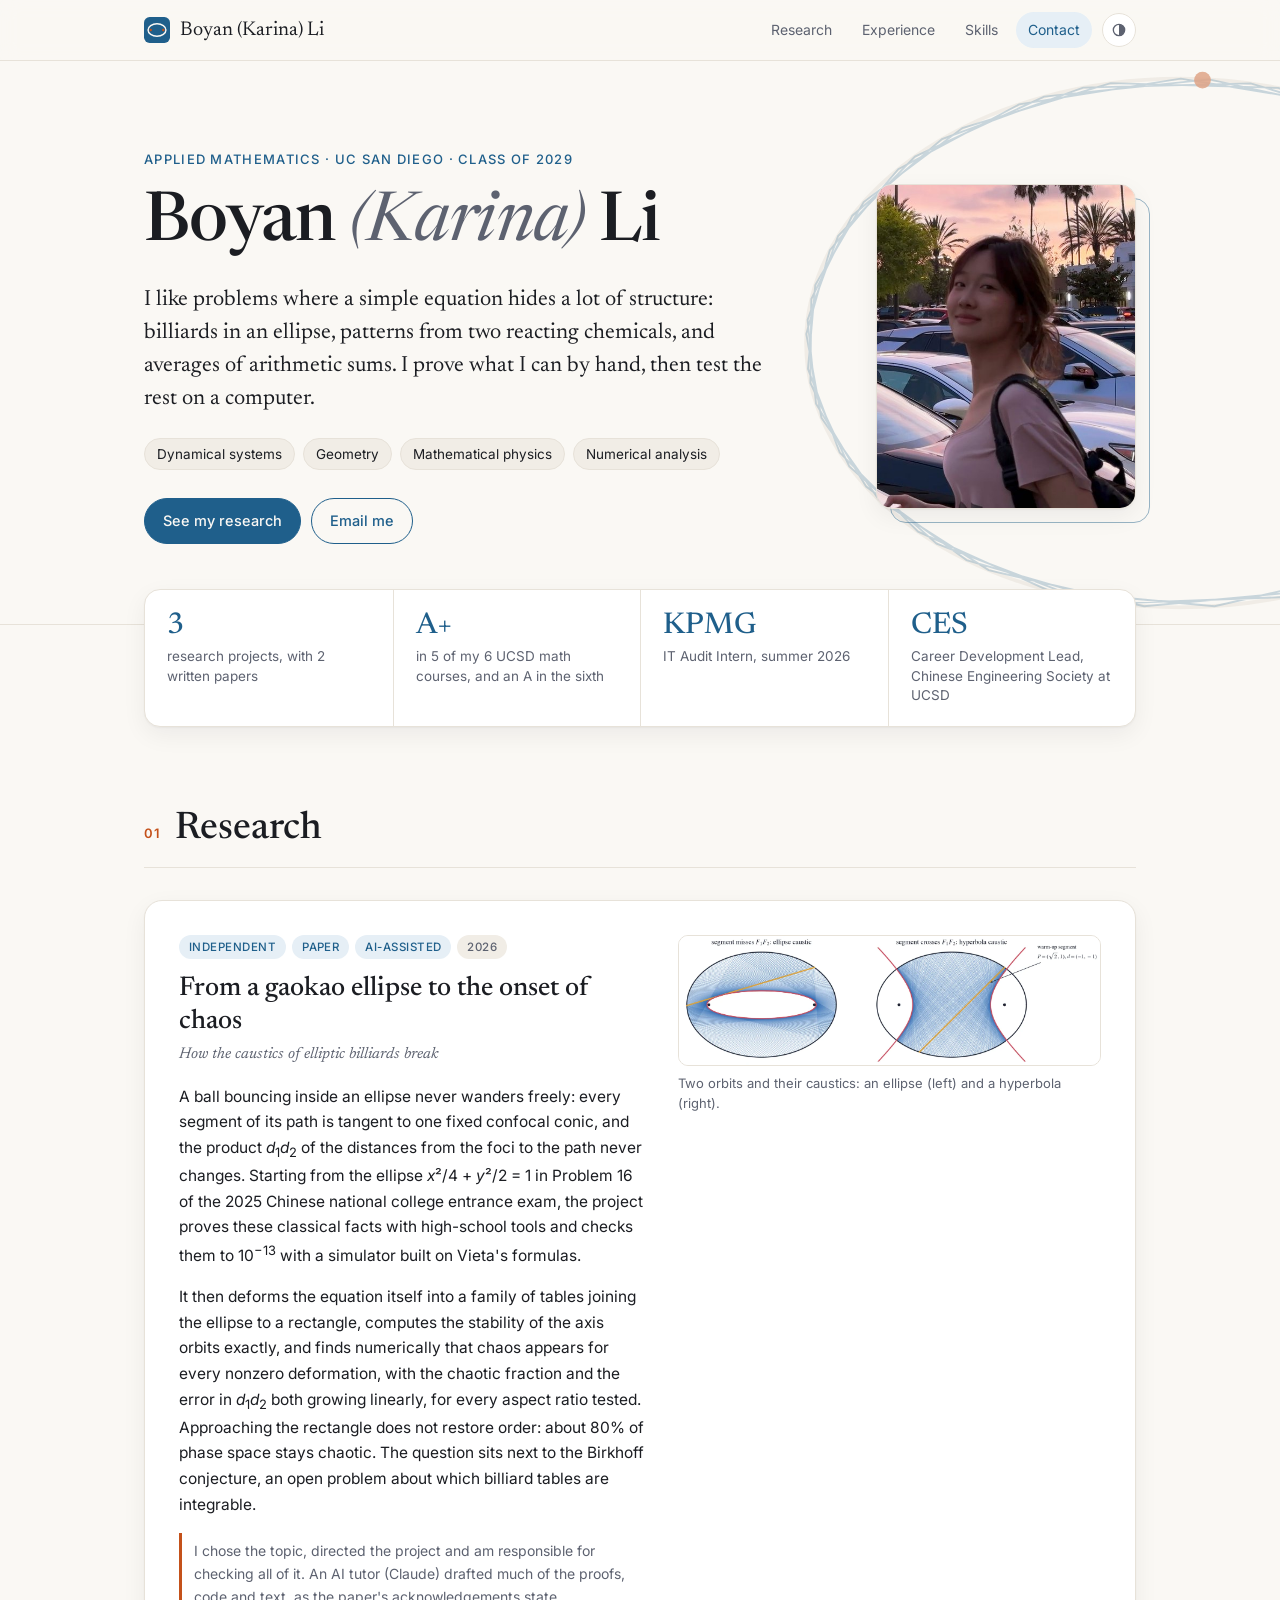
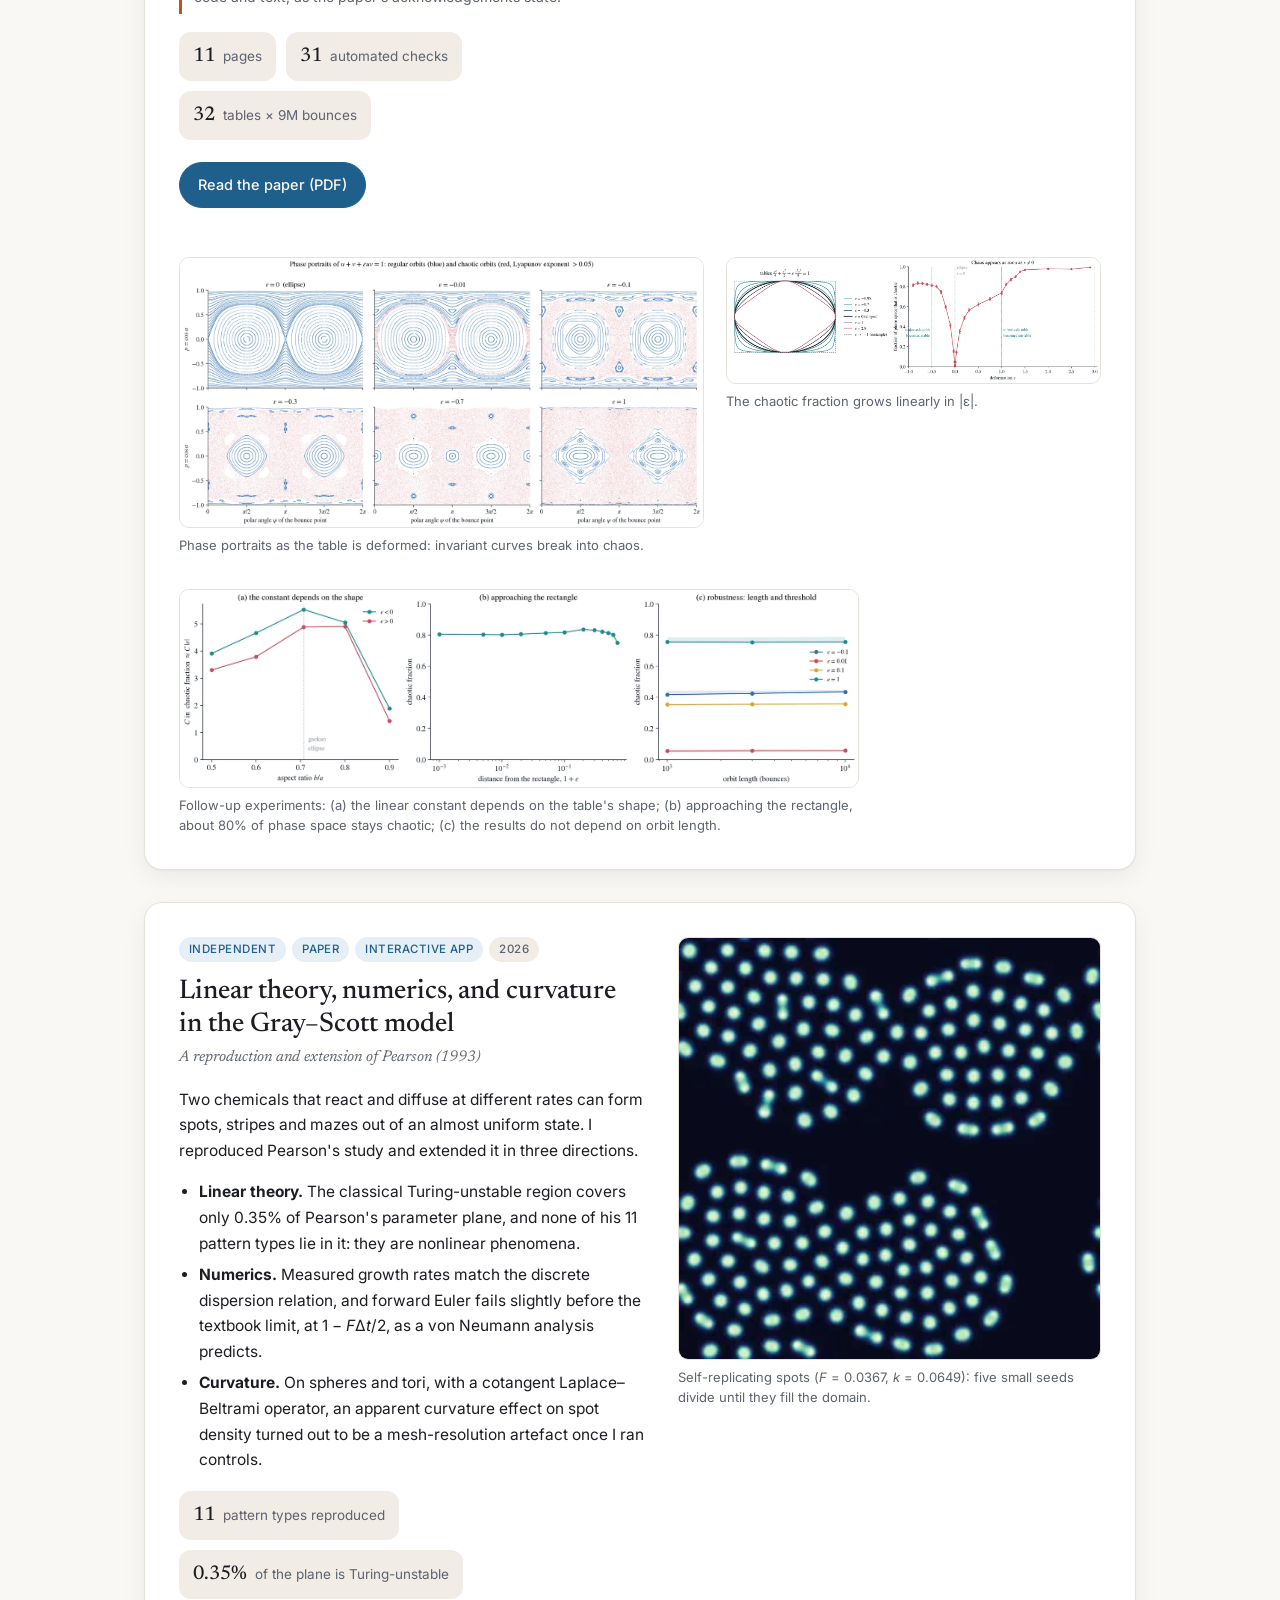
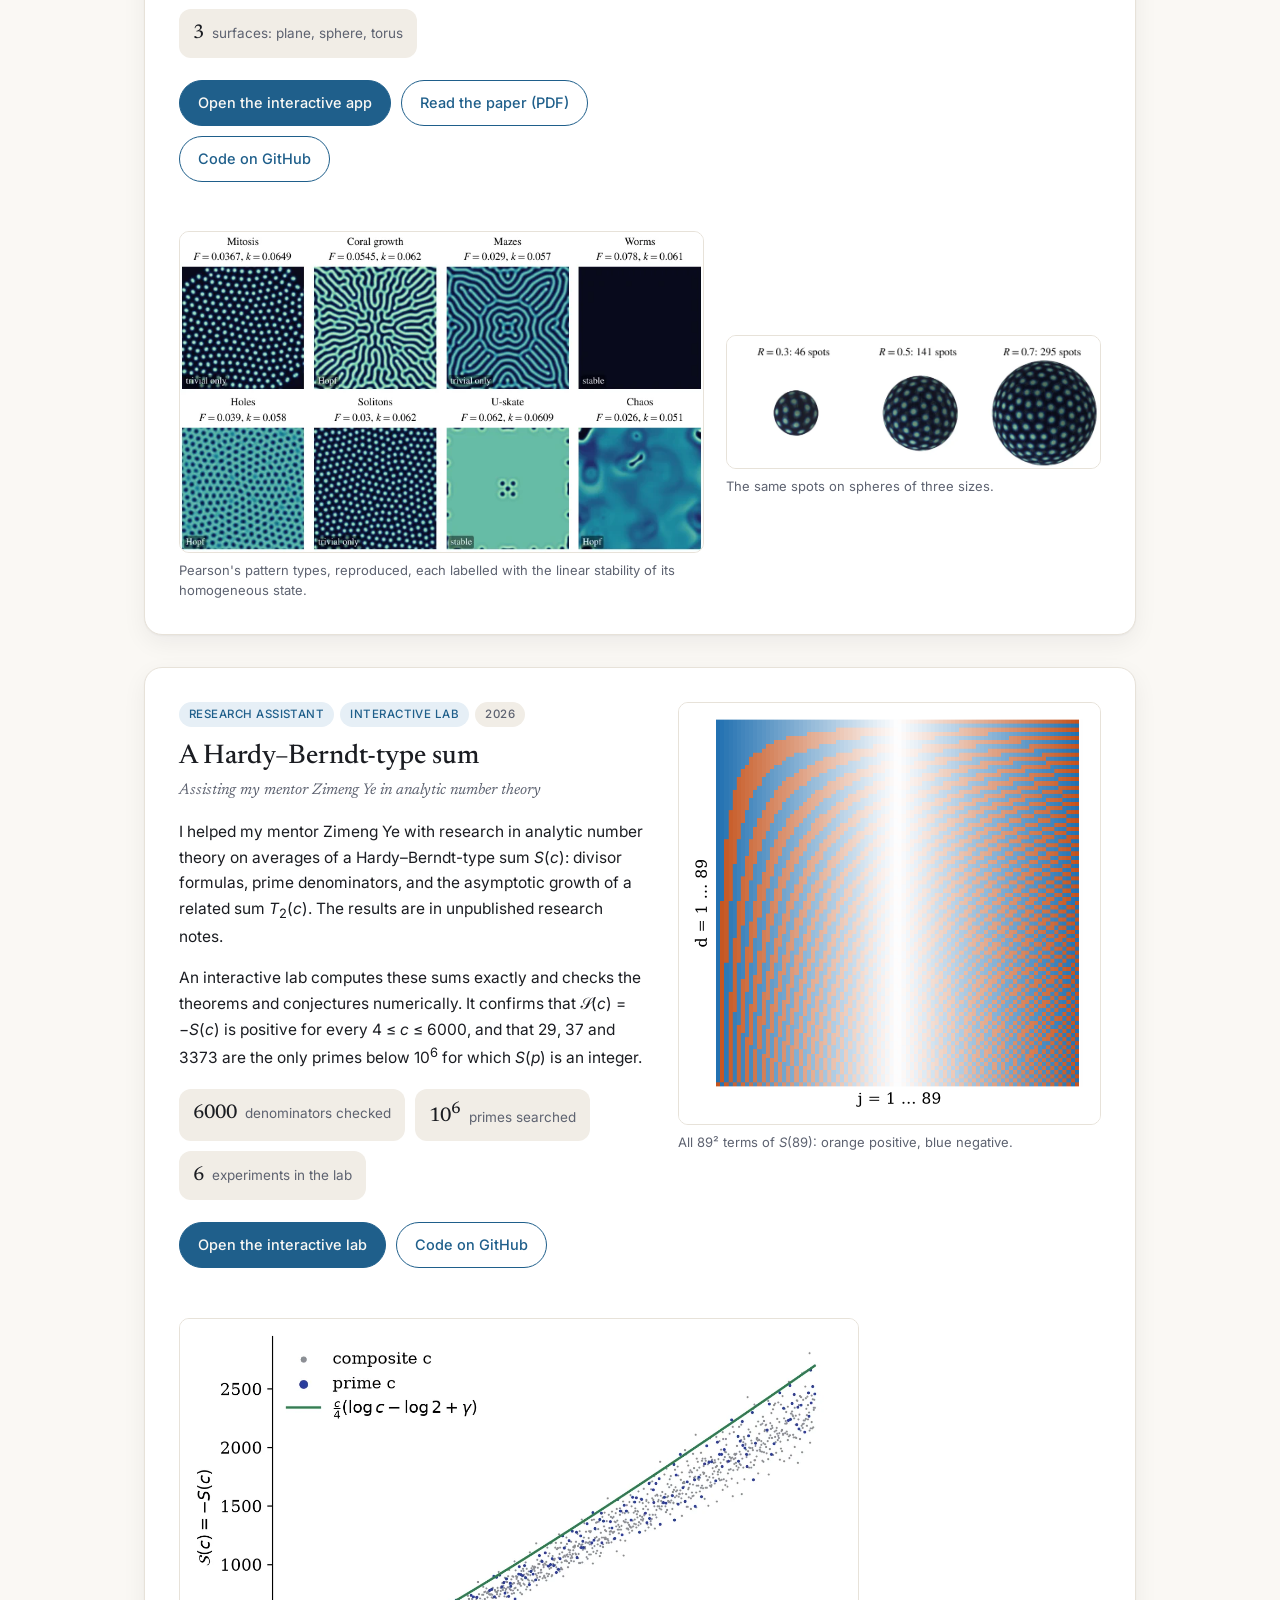
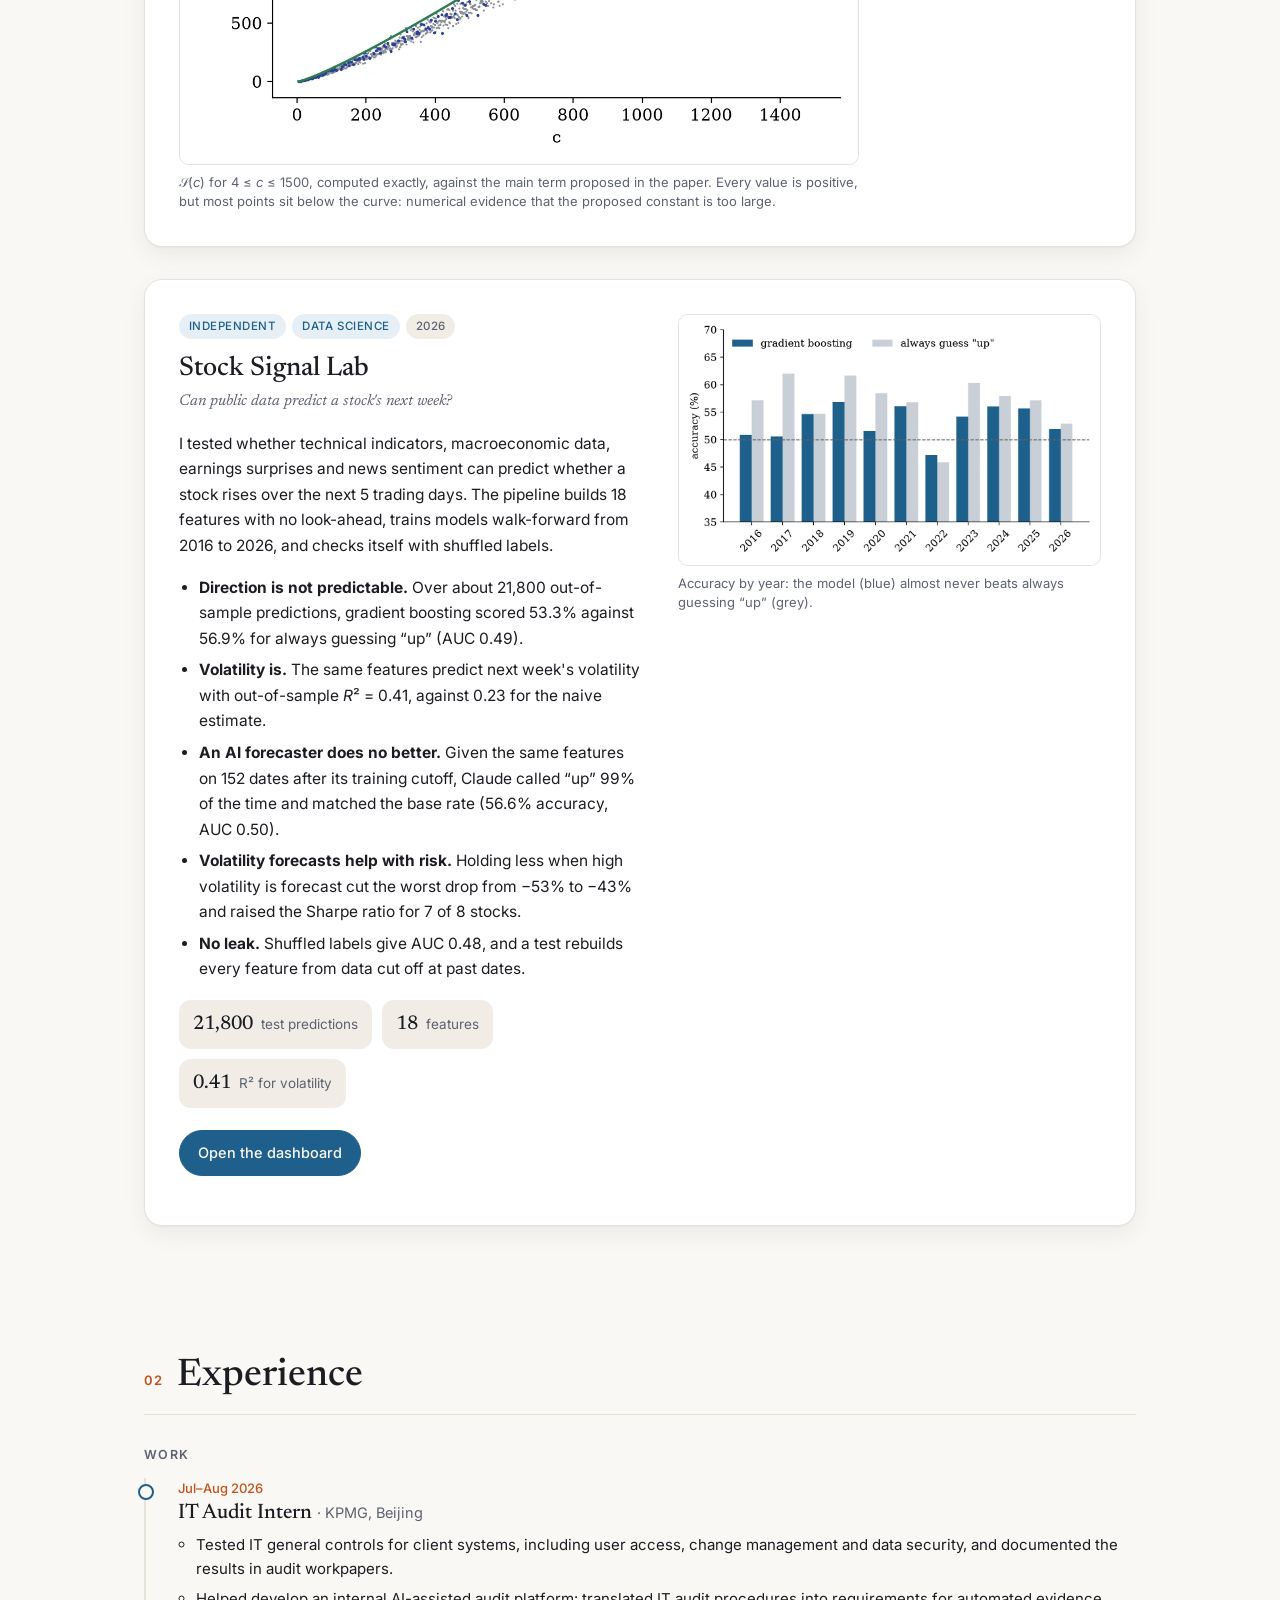
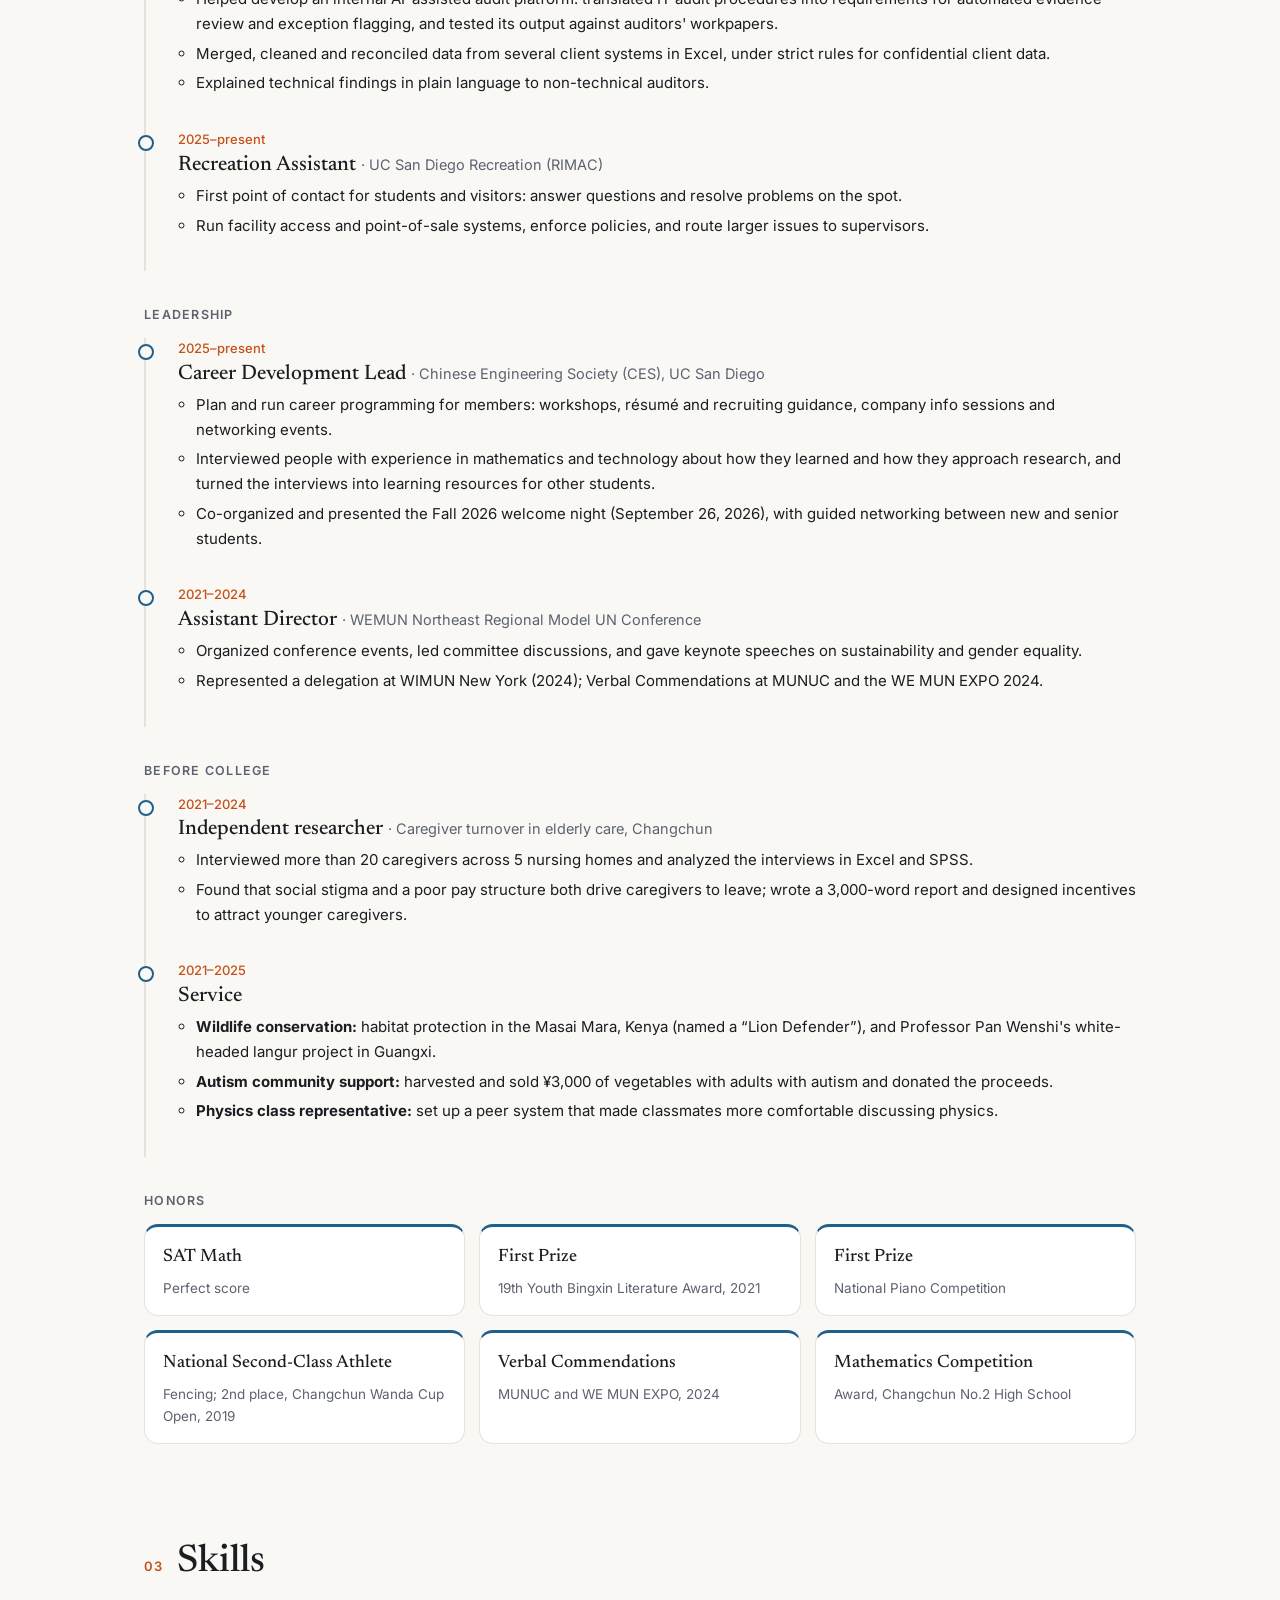
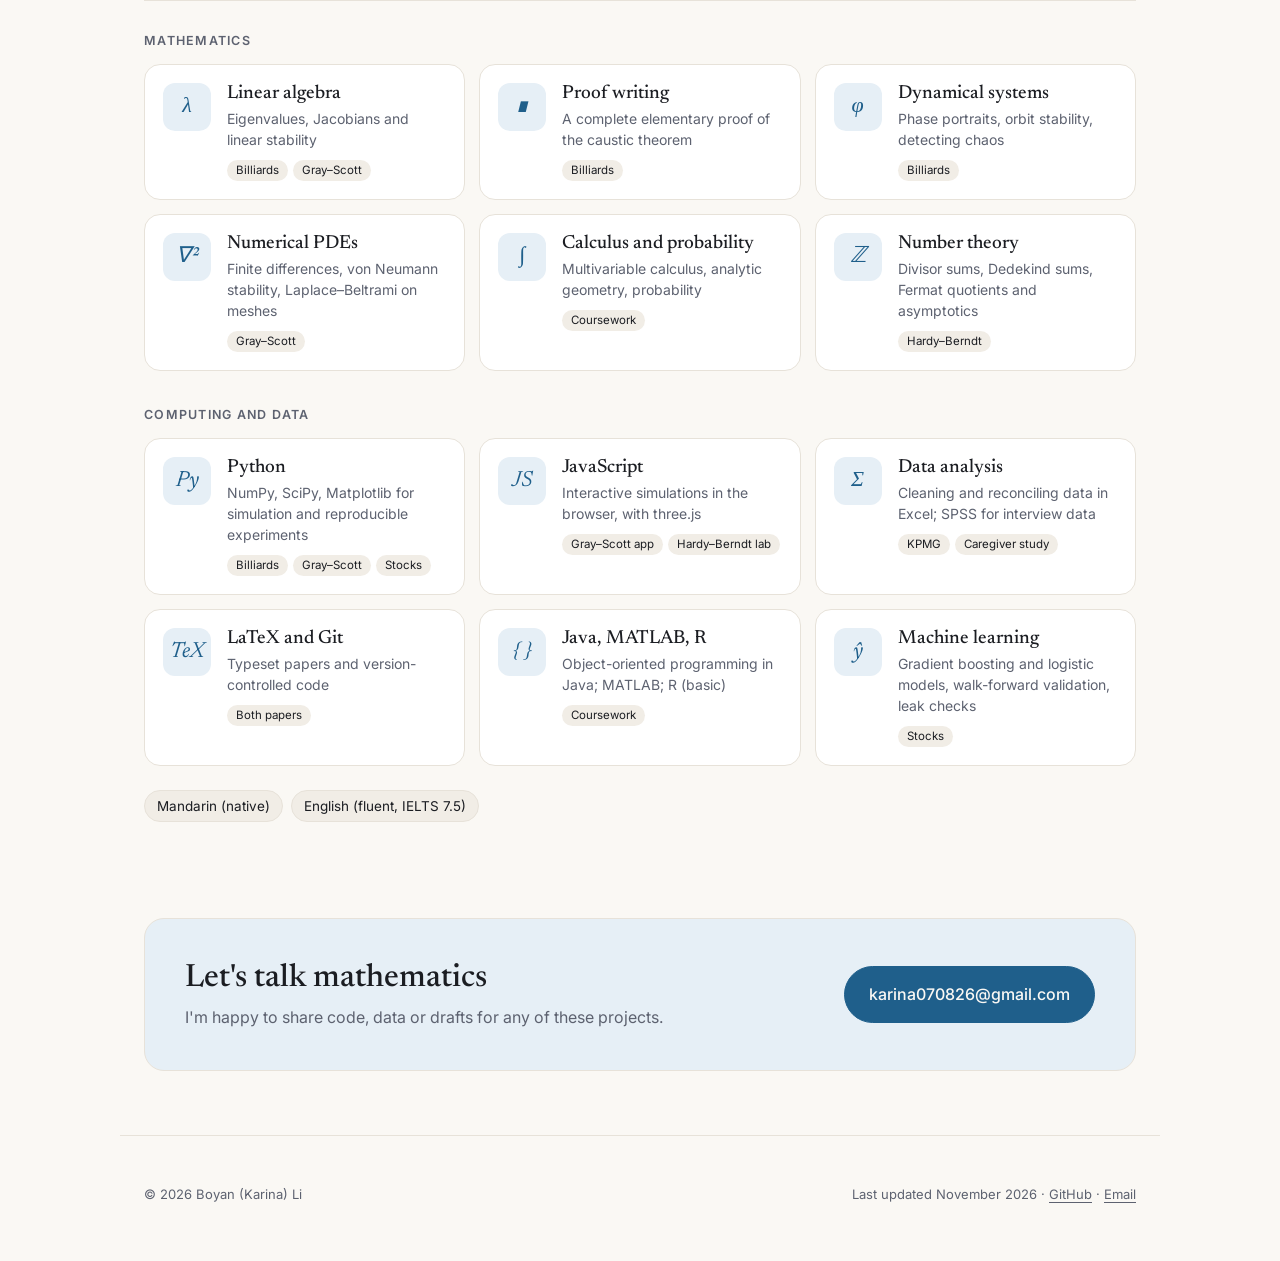
==== commit 07a30e2a: "Add Stock Signal Lab dashboard" ====
--- a/index.html
+++ b/index.html
@@ -203,6 +203,9 @@
           <ul class="stats">
             <li><b>21,800</b> test predictions</li><li><b>18</b> features</li><li><b>0.41</b> R² for volatility</li>
           </ul>
+          <p class="actions">
+            <a class="btn" href="stock-signal-lab/">Open the dashboard</a>
+          </p>
         </div>
         <figure class="project-fig">
           <img src="assets/img/stock-accuracy.webp" alt="Bar chart: the model's accuracy by year never beats always guessing up" loading="lazy">
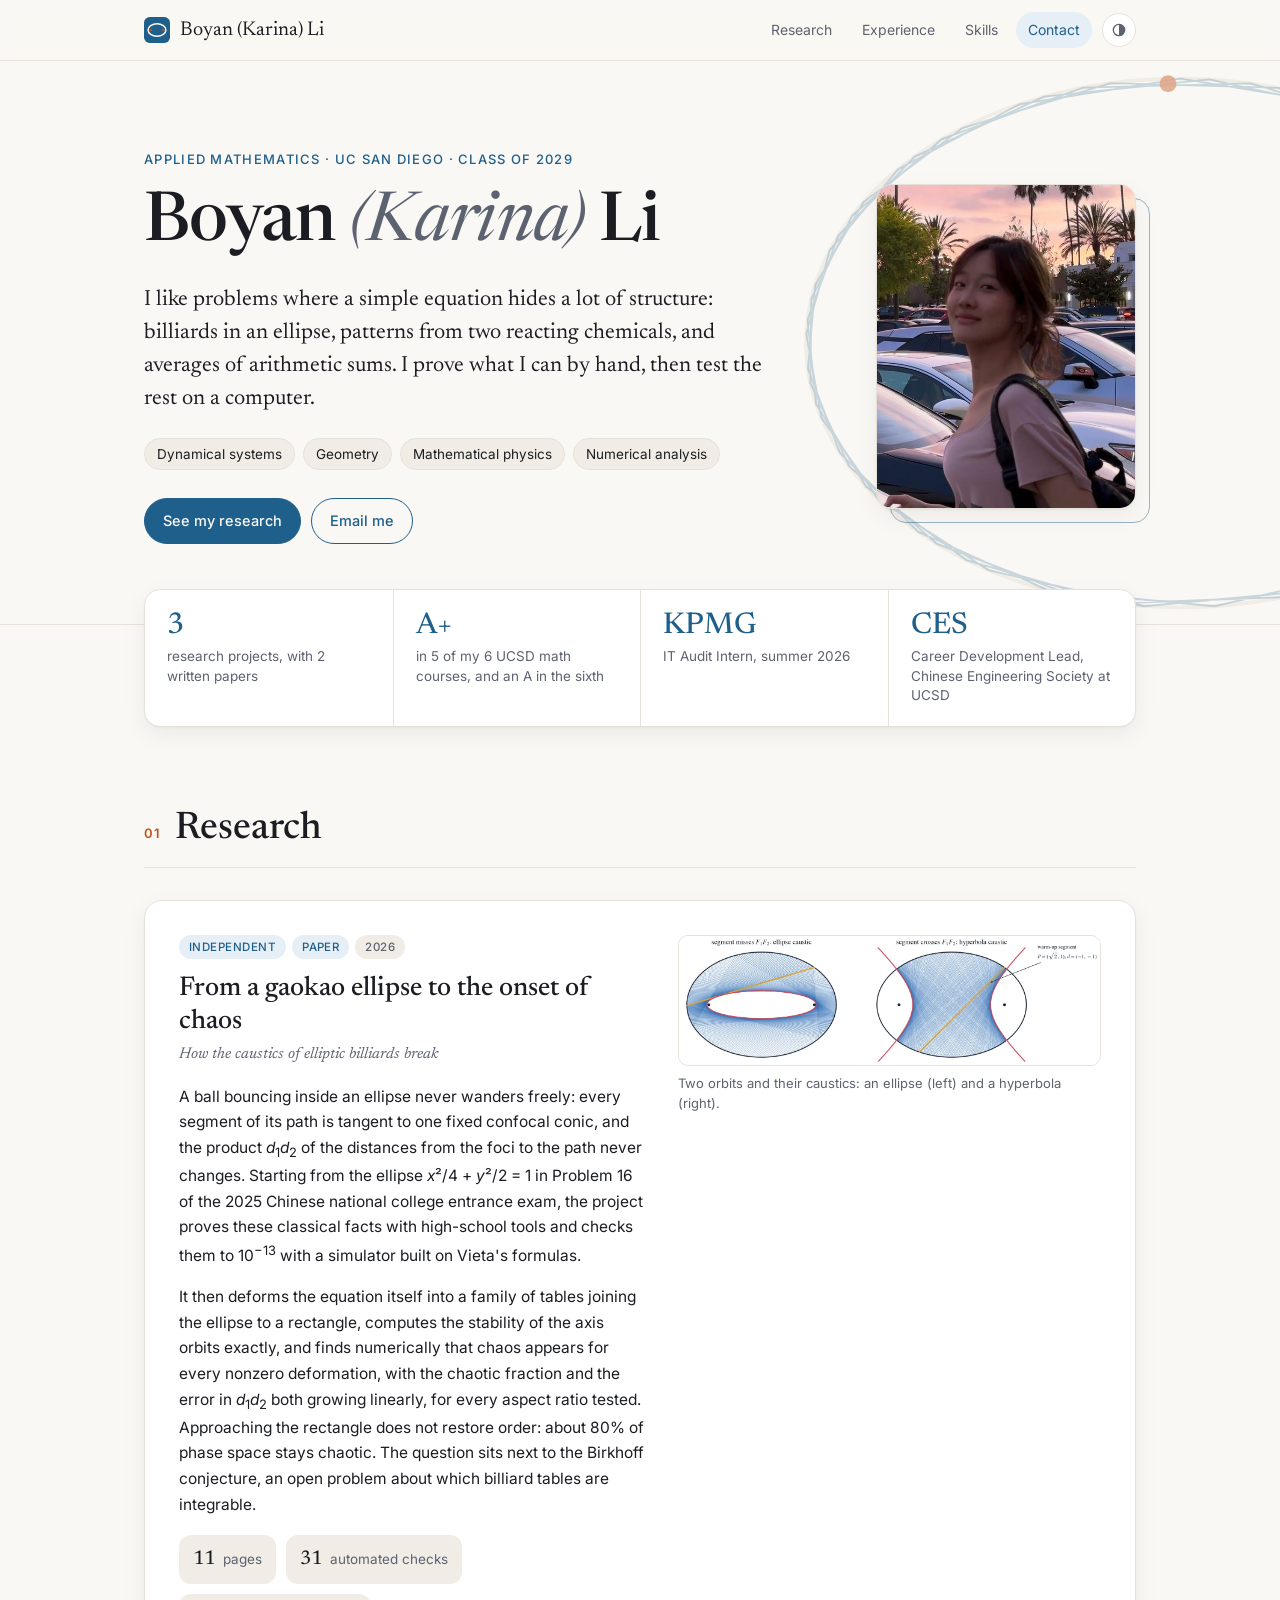
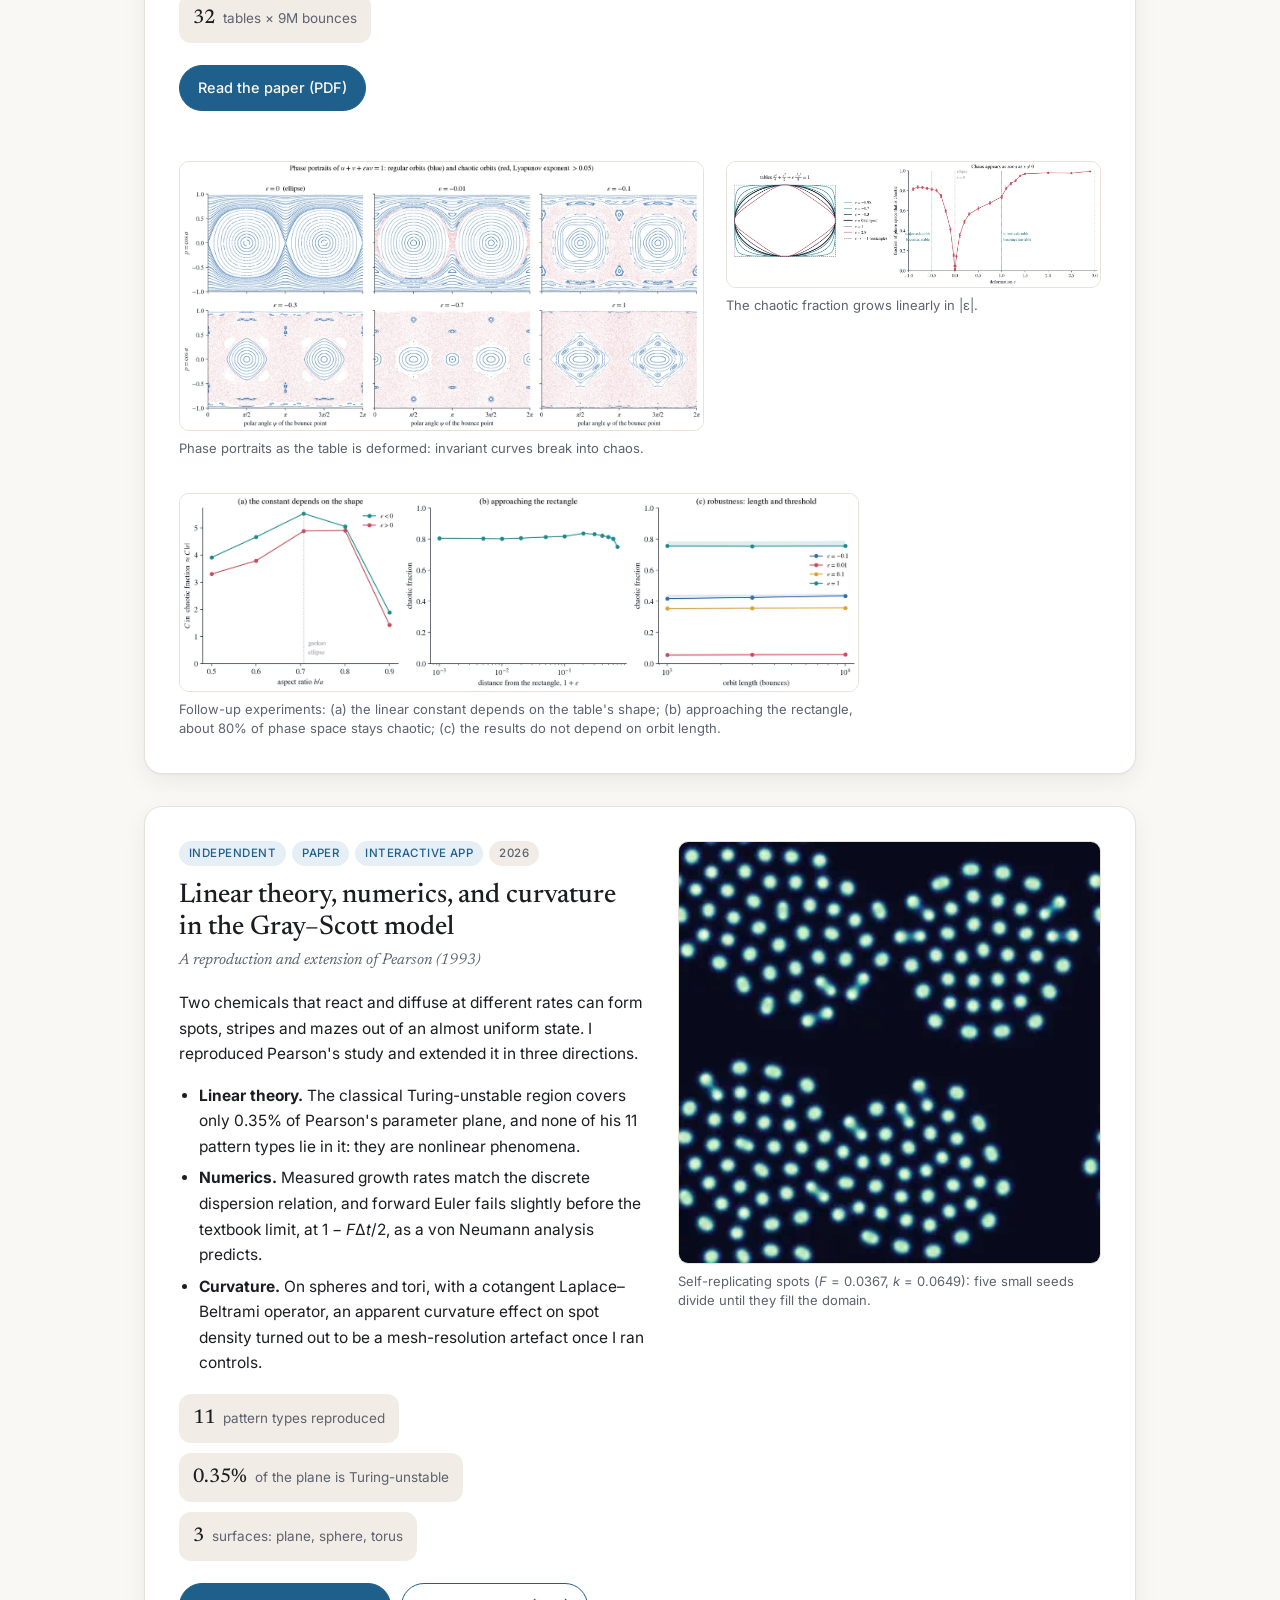
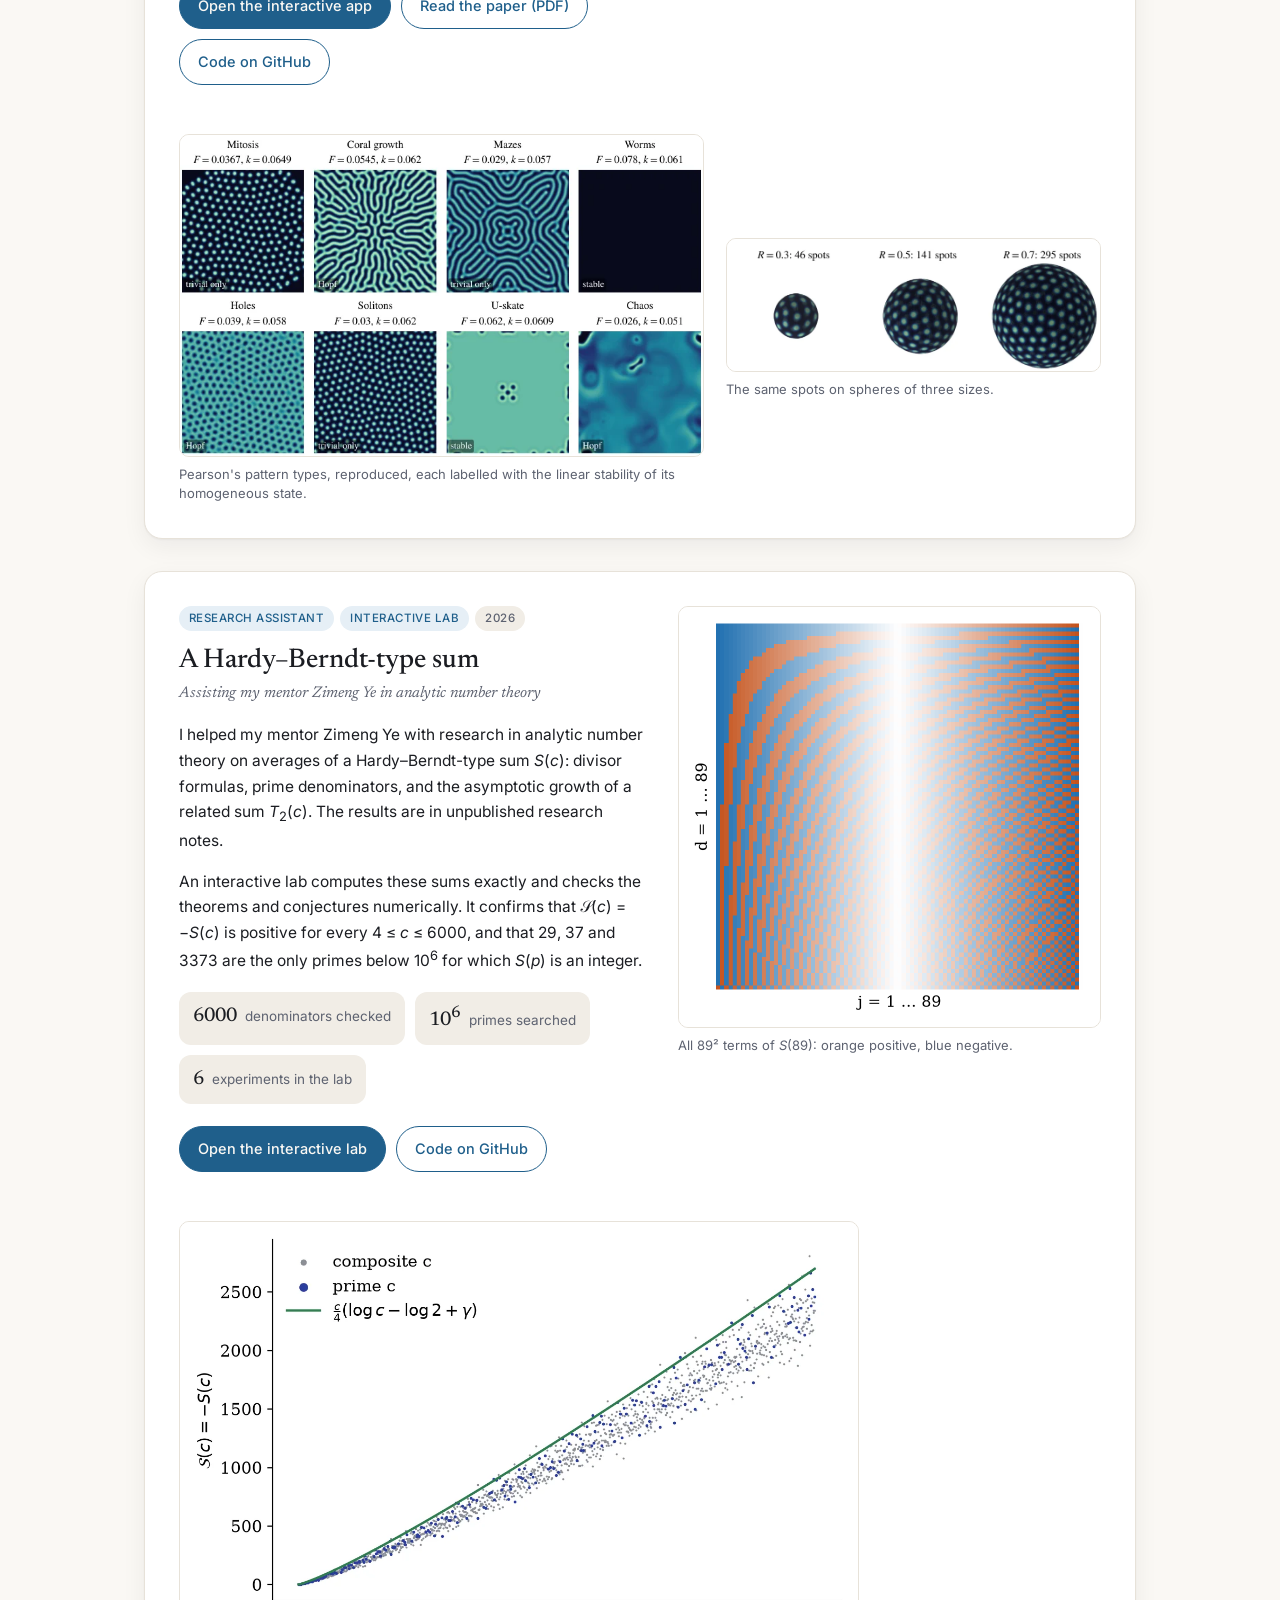
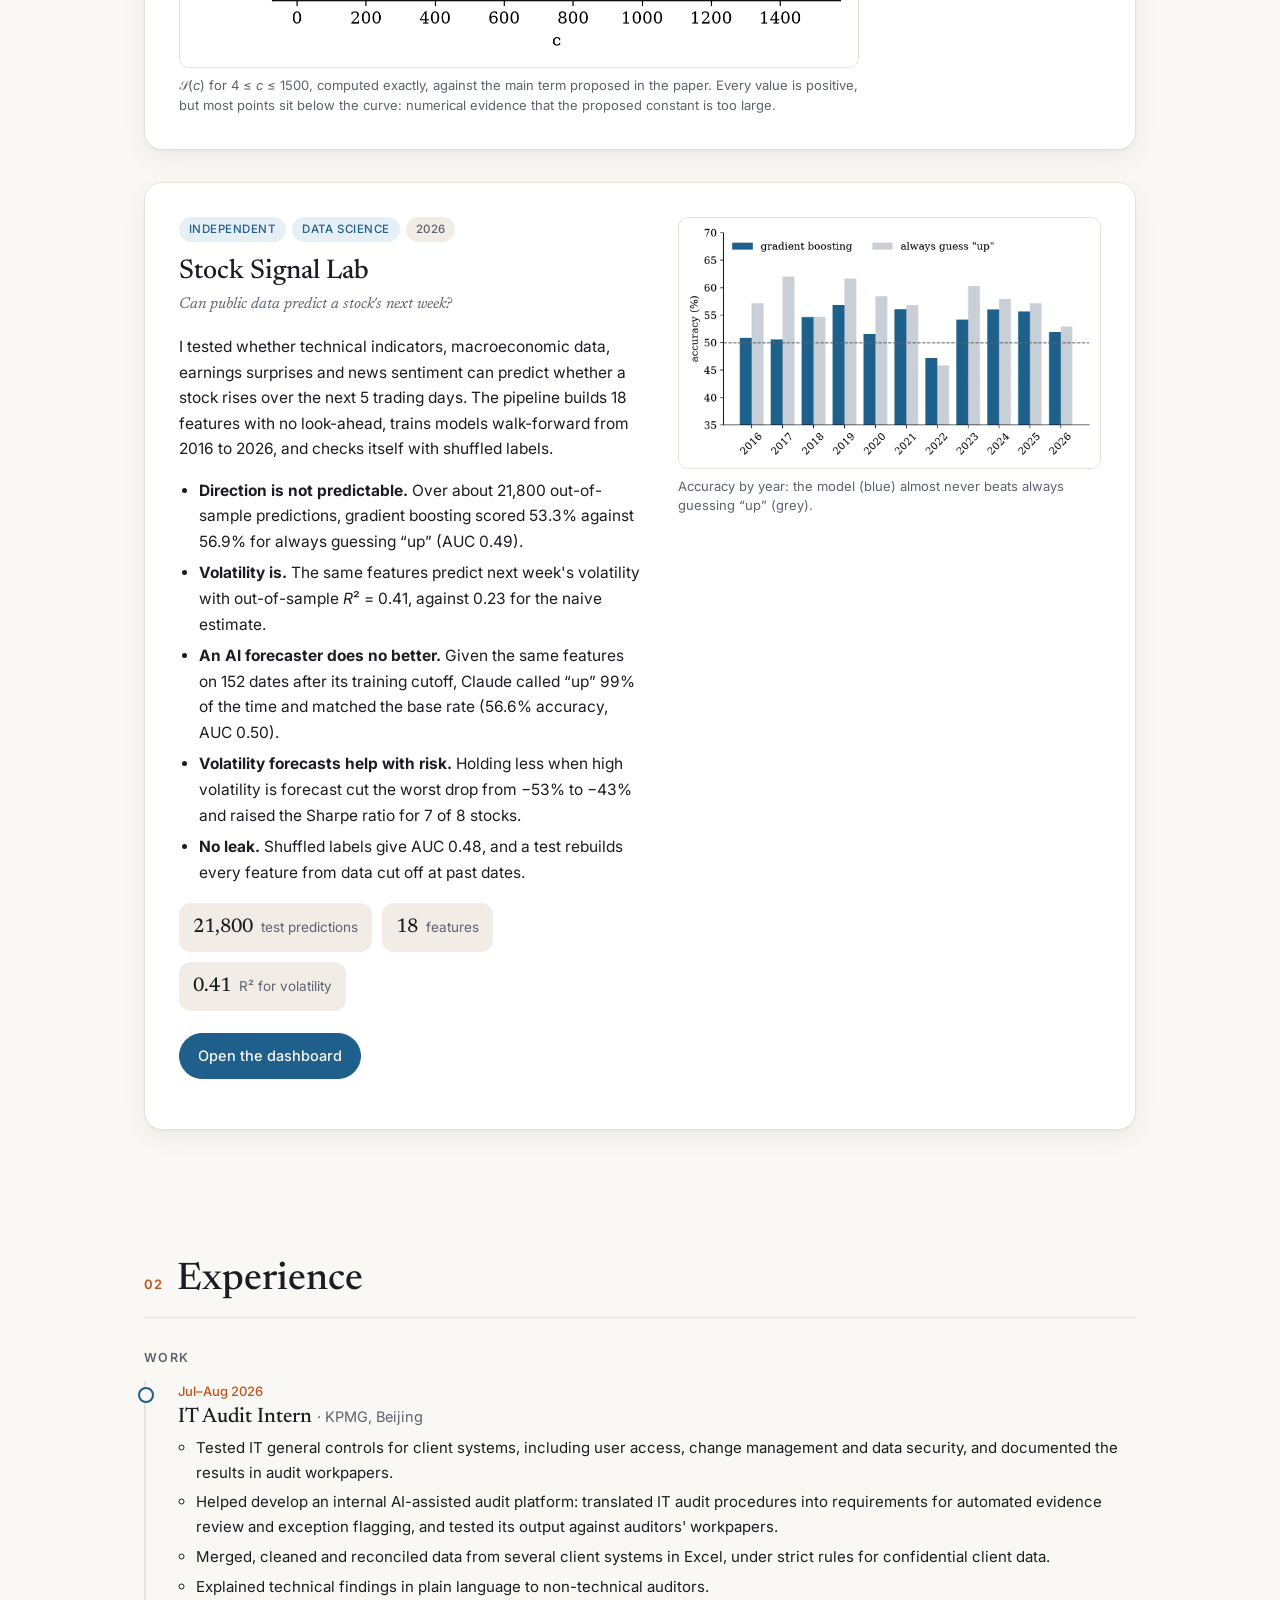
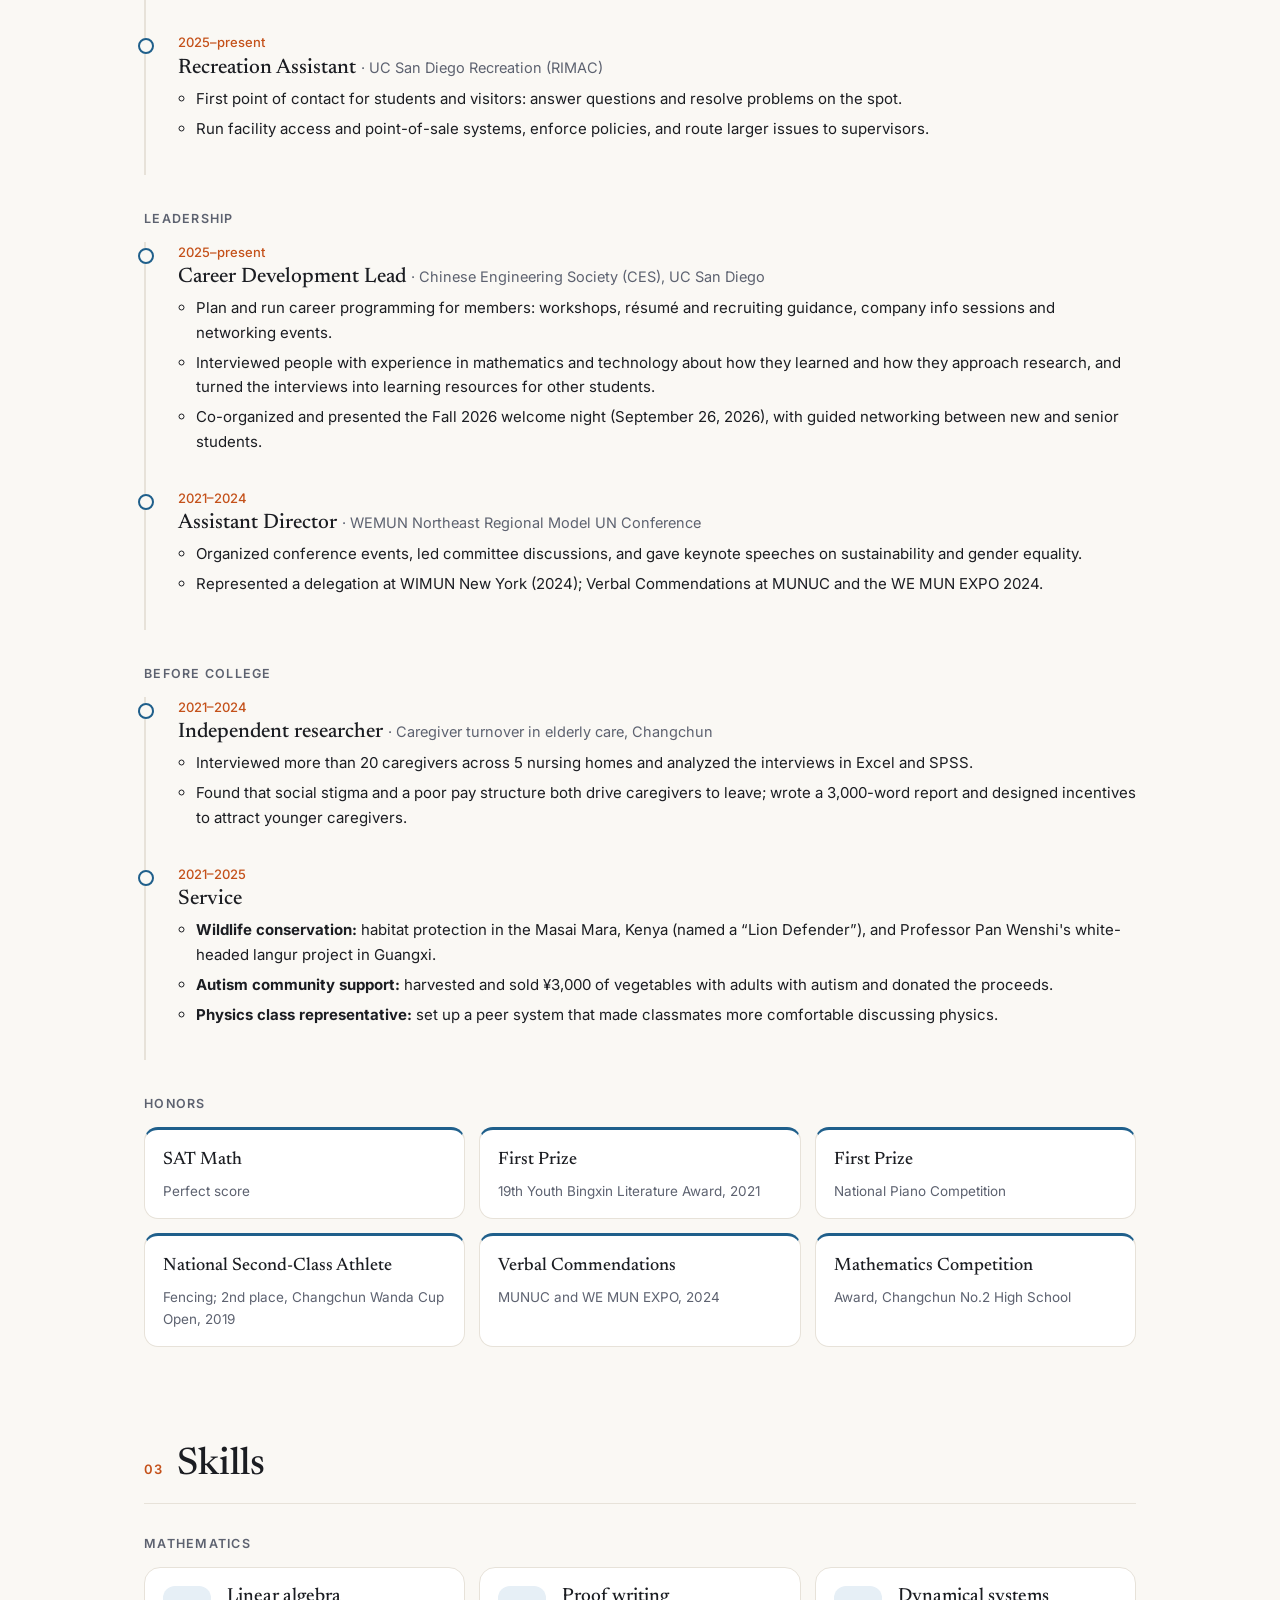
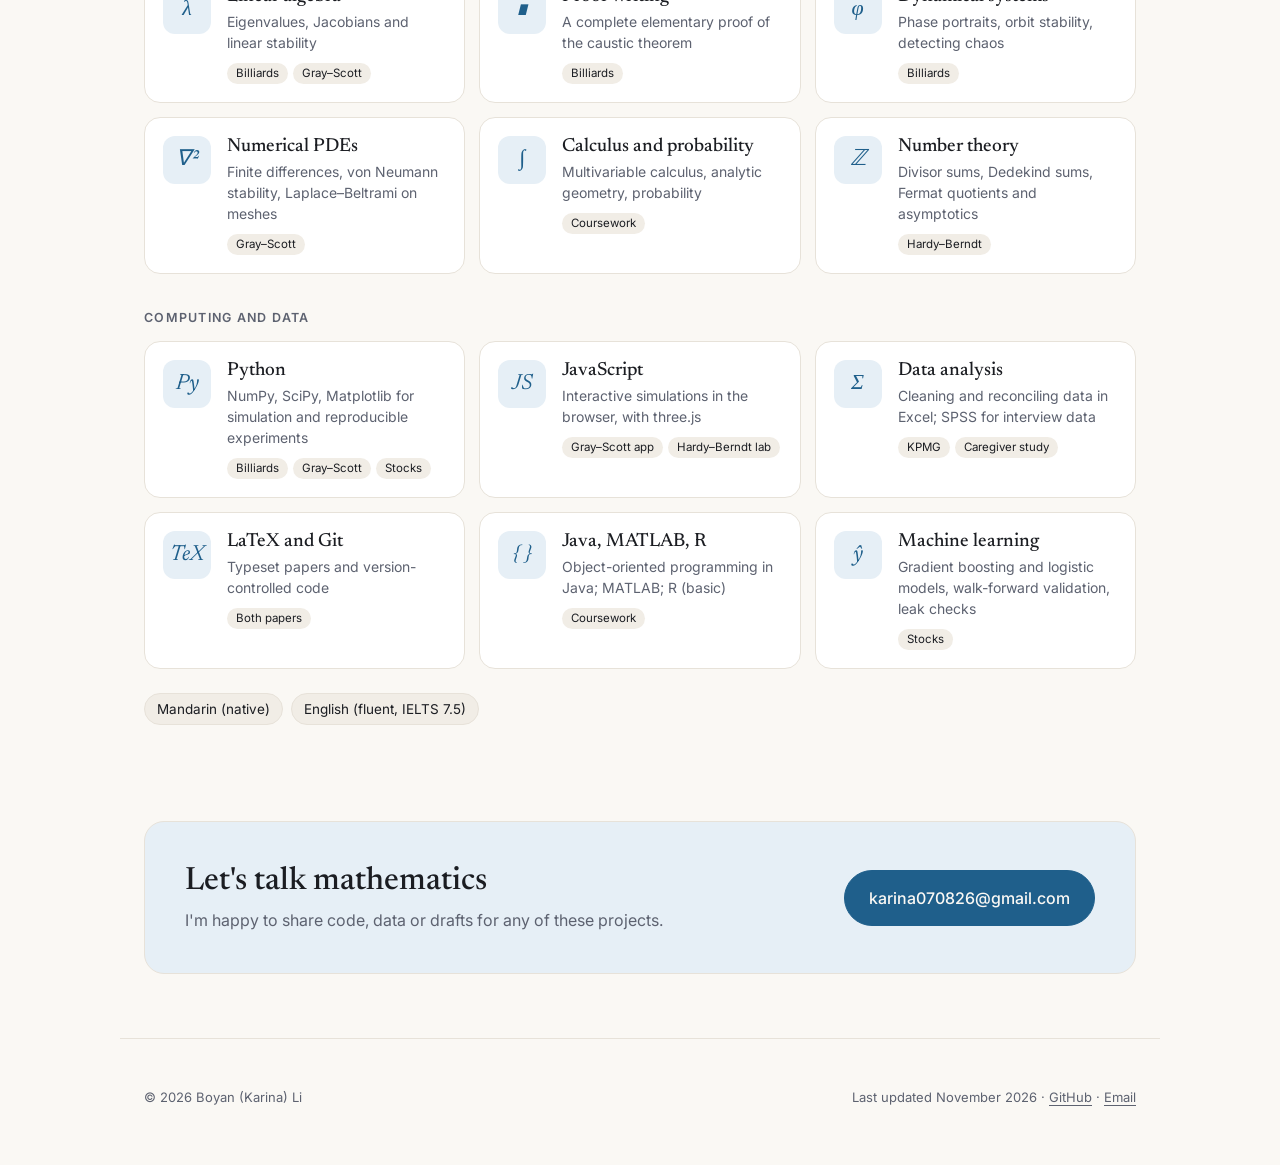
==== commit 8a65f9f8: "Update billiards card" ====
--- a/index.html
+++ b/index.html
@@ -14,7 +14,7 @@
   <link rel="preconnect" href="https://fonts.googleapis.com">
   <link rel="preconnect" href="https://fonts.gstatic.com" crossorigin>
   <link href="https://fonts.googleapis.com/css2?family=Inter:wght@400;500;600&family=Newsreader:ital,opsz,wght@0,6..72,400;0,6..72,500;0,6..72,600;1,6..72,400&display=swap" rel="stylesheet">
-  <link rel="stylesheet" href="assets/site.css?v=202611162329">
+  <link rel="stylesheet" href="assets/site.css?v=202611171340">
   <script>try{var t=localStorage.getItem('theme');if(t==='dark'||t==='light')document.documentElement.setAttribute('data-theme',t);}catch(e){}</script>
   <script type="application/ld+json">{"@context":"https://schema.org","@type":"Person","name":"Boyan Li","alternateName":"Karina Li","url":"https://karinayiy.github.io/","affiliation":{"@type":"CollegeOrUniversity","name":"University of California, San Diego"},"knowsAbout":["Dynamical systems","Geometry","Mathematical physics","Numerical analysis"]}</script>
 </head>
@@ -76,7 +76,7 @@
 
       <article class="project reveal">
         <div class="project-text">
-          <p class="tags"><span>Independent</span><span>Paper</span><span>AI-assisted</span><span>2026</span></p>
+          <p class="tags"><span>Independent</span><span>Paper</span><span>2026</span></p>
           <h3>From a gaokao ellipse to the onset of chaos</h3>
           <p class="subtitle">How the caustics of elliptic billiards break</p>
           <p>A ball bouncing inside an ellipse never wanders freely: every segment of its path is tangent
@@ -91,8 +91,6 @@
             <i>d</i><sub>1</sub><i>d</i><sub>2</sub> both growing linearly, for every aspect ratio tested.
             Approaching the rectangle does not restore order: about 80% of phase space stays chaotic. The
             question sits next to the Birkhoff conjecture, an open problem about which billiard tables are integrable.</p>
-          <p class="ai-note">I chose the topic, directed the project and am responsible for checking all of it.
-            An AI tutor (Claude) drafted much of the proofs, code and text, as the paper's acknowledgements state.</p>
           <ul class="stats">
             <li><b>11</b> pages</li><li><b>31</b> automated checks</li><li><b>32</b> tables × 9M bounces</li>
           </ul>
--- a/assets/site.css
+++ b/assets/site.css
@@ -292,4 +292,3 @@
   .theme-btn { width: 30px; height: 30px; flex: none; }
 }
 
-.ai-note { font-size: 14px !important; color: var(--muted); border-left: 3px solid var(--accent-2); padding: 6px 0 6px 12px; }
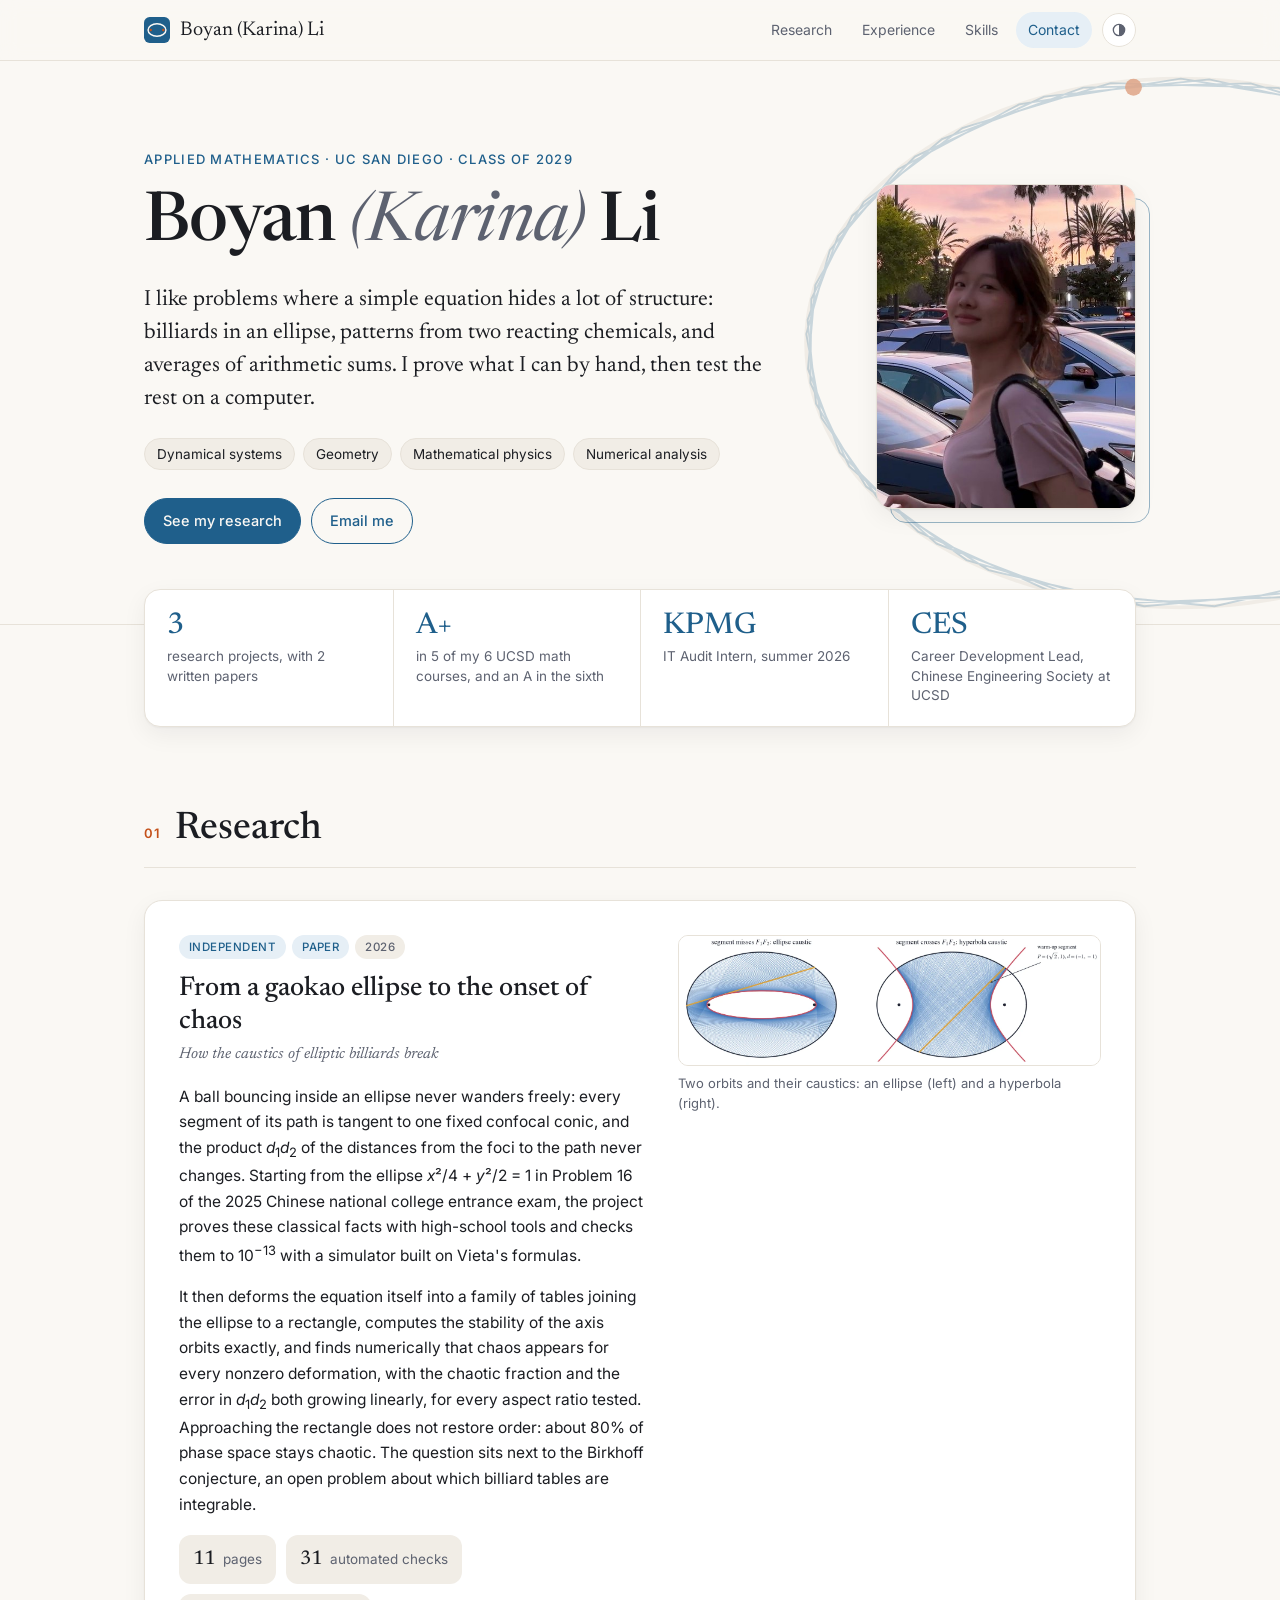
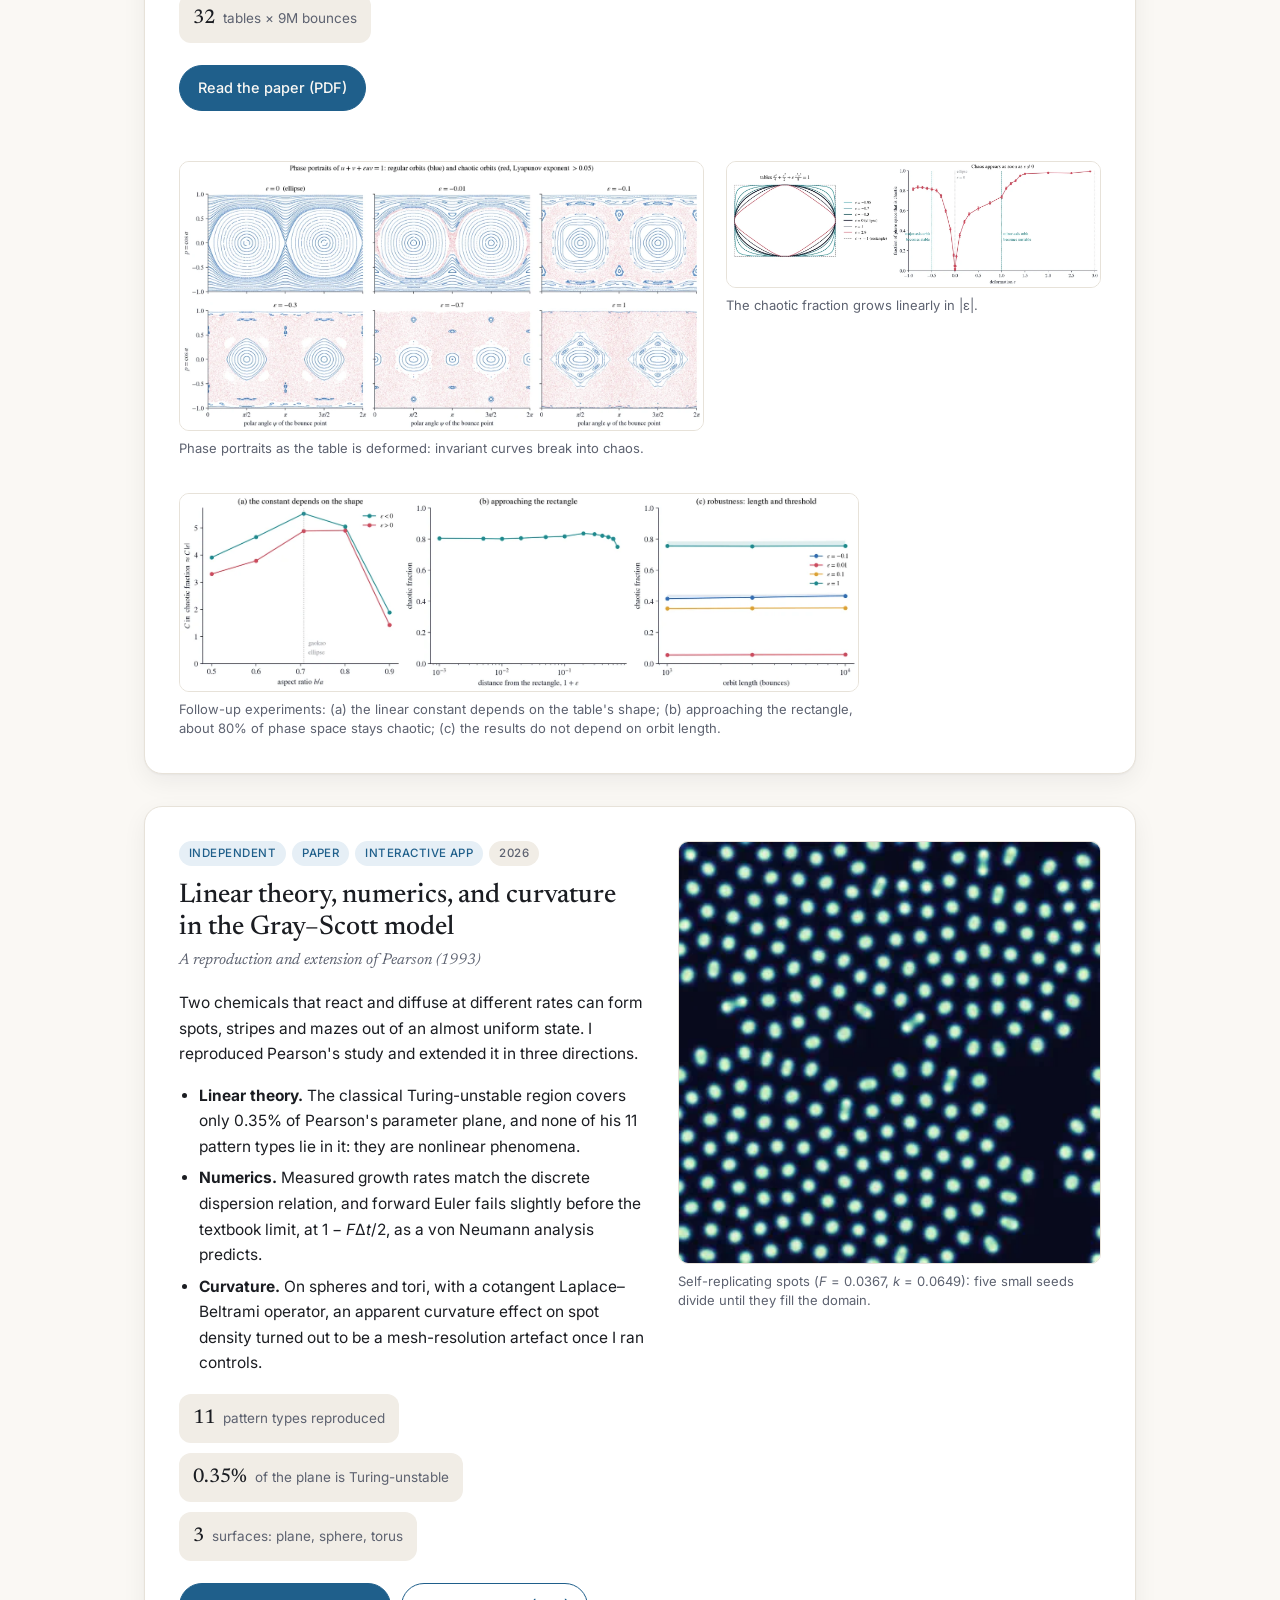
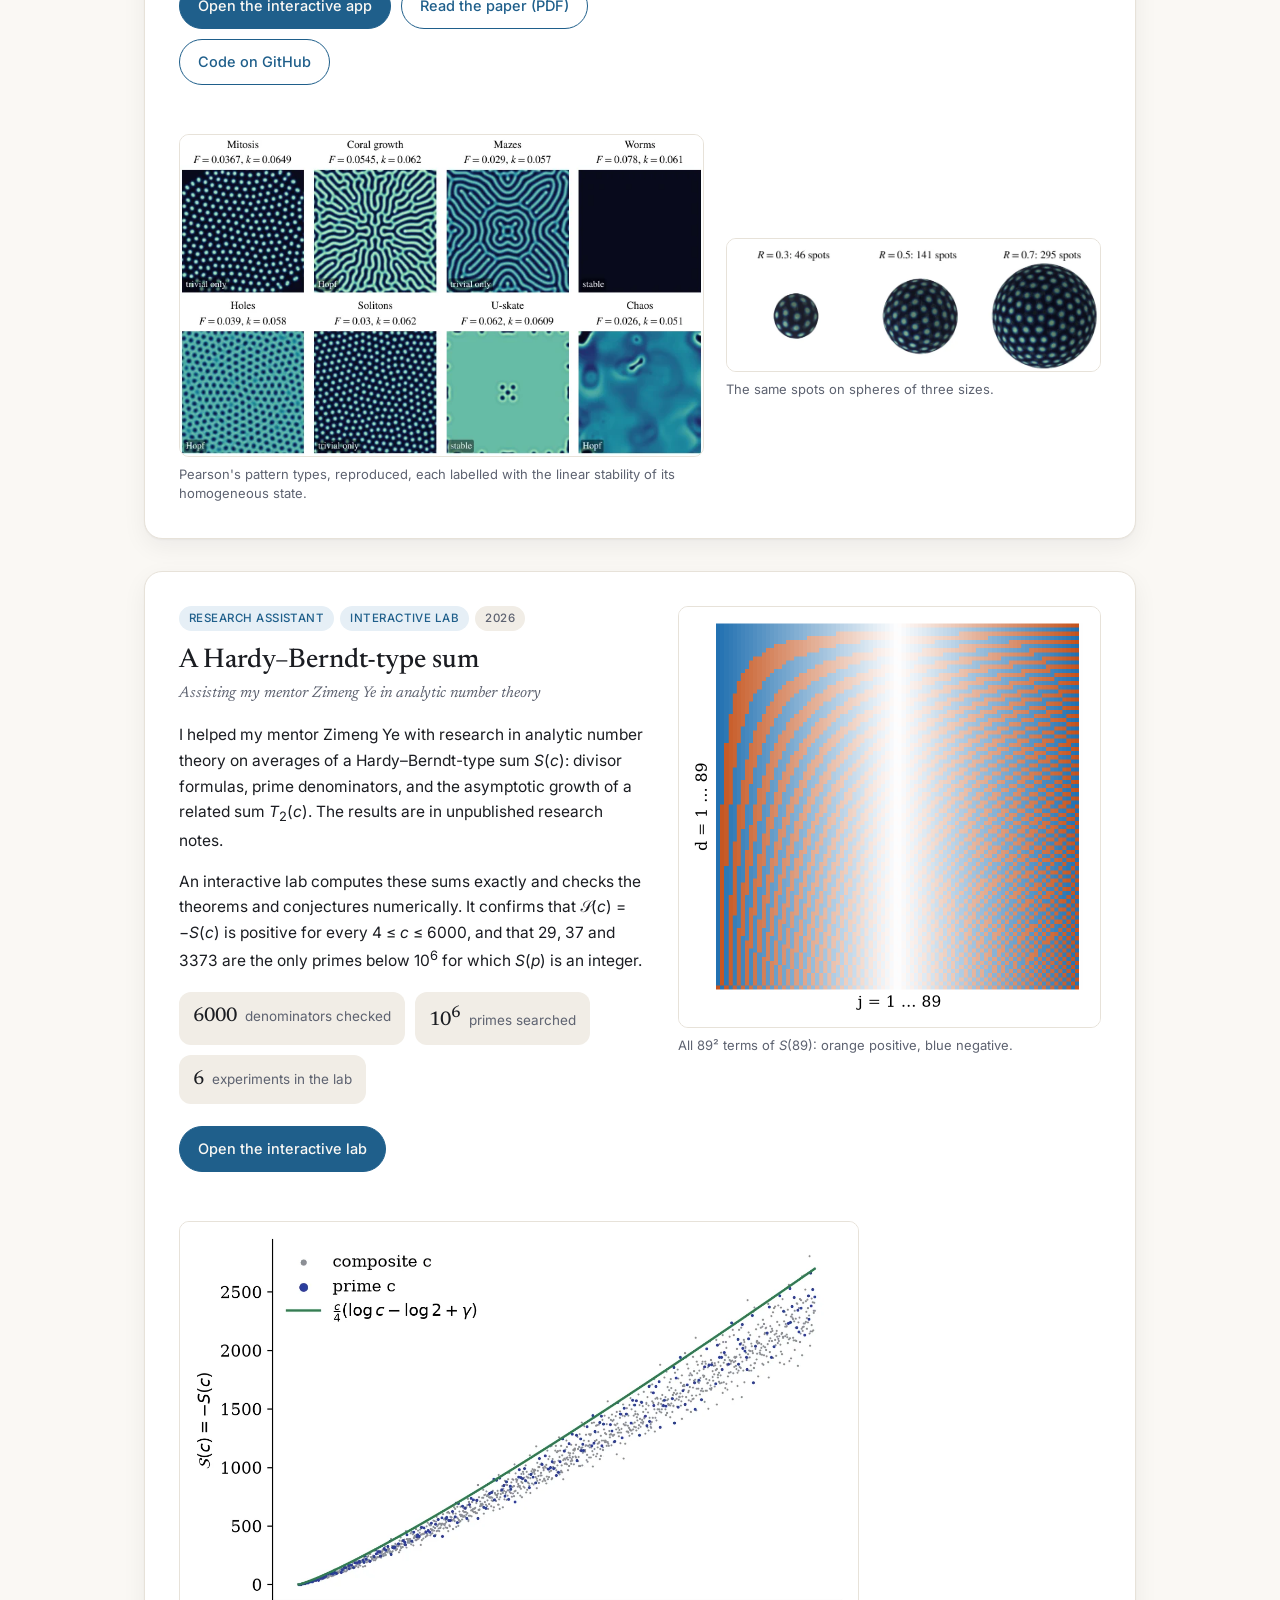
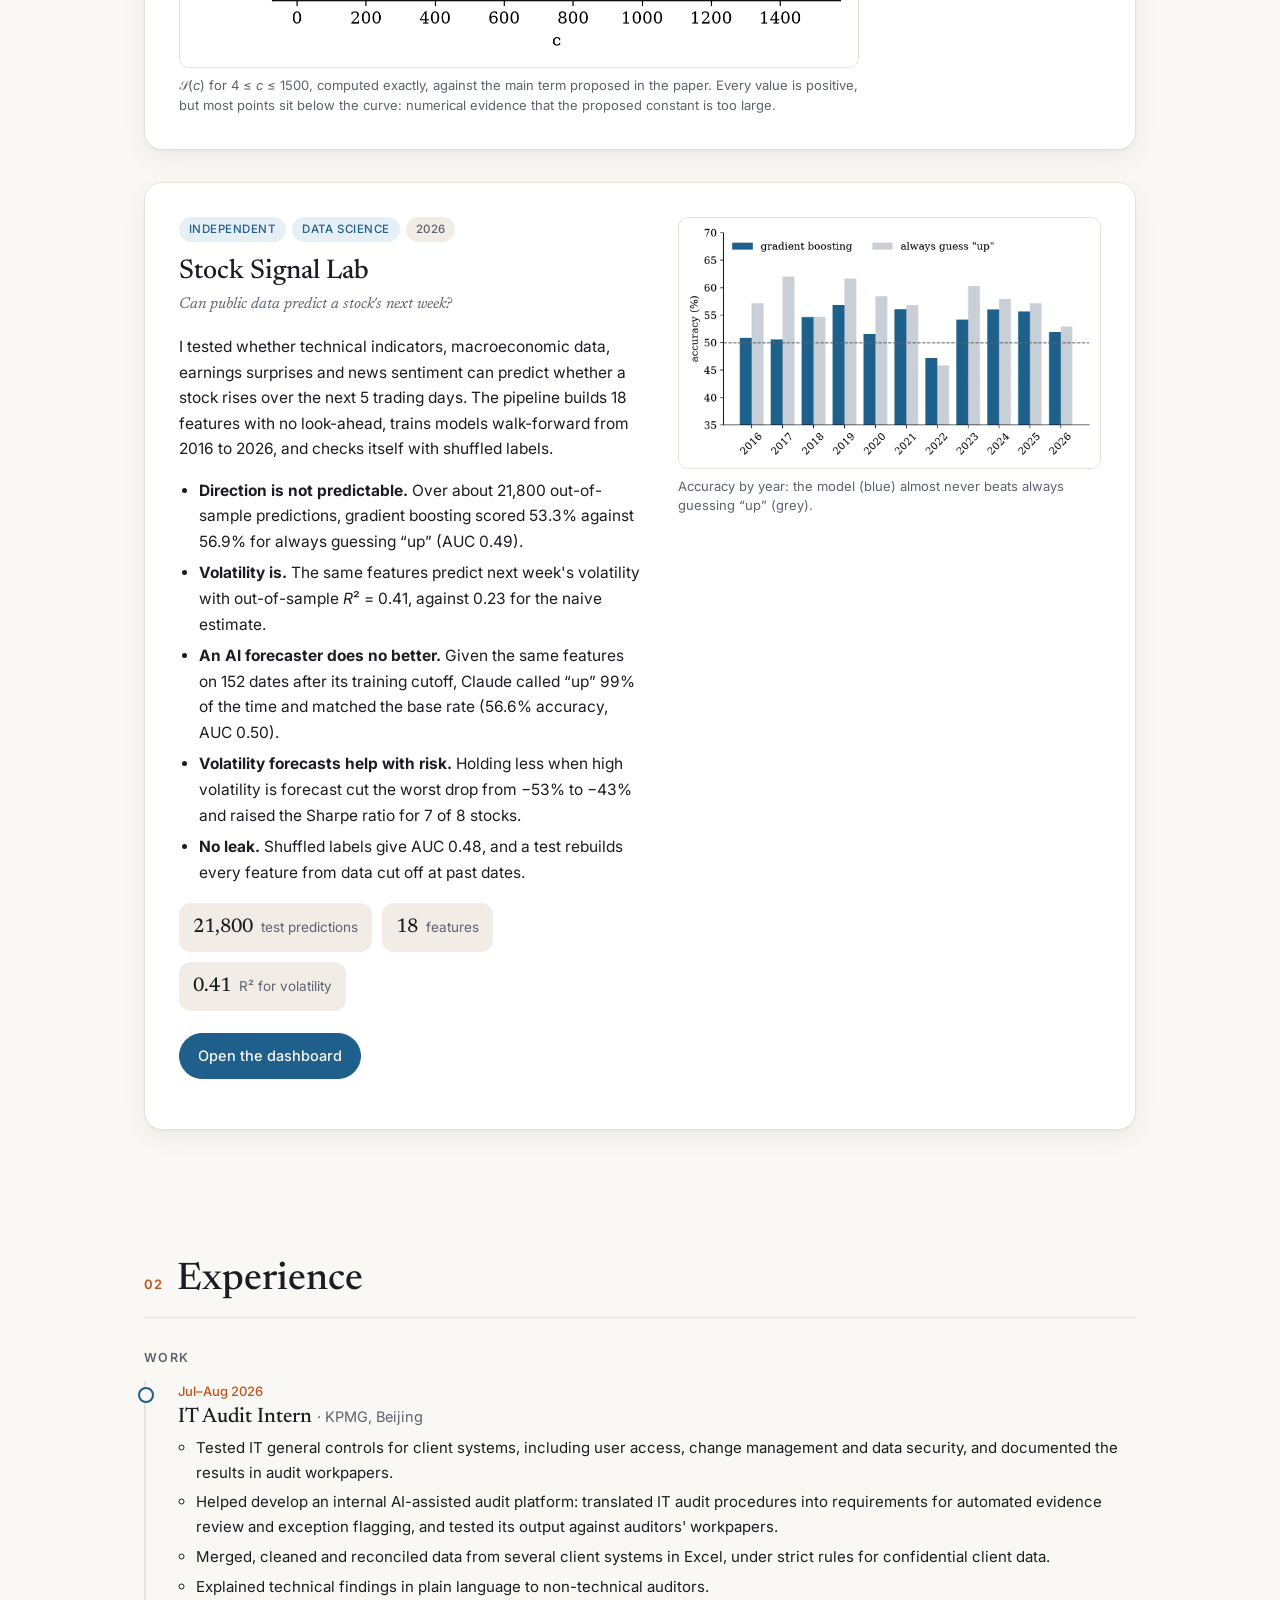
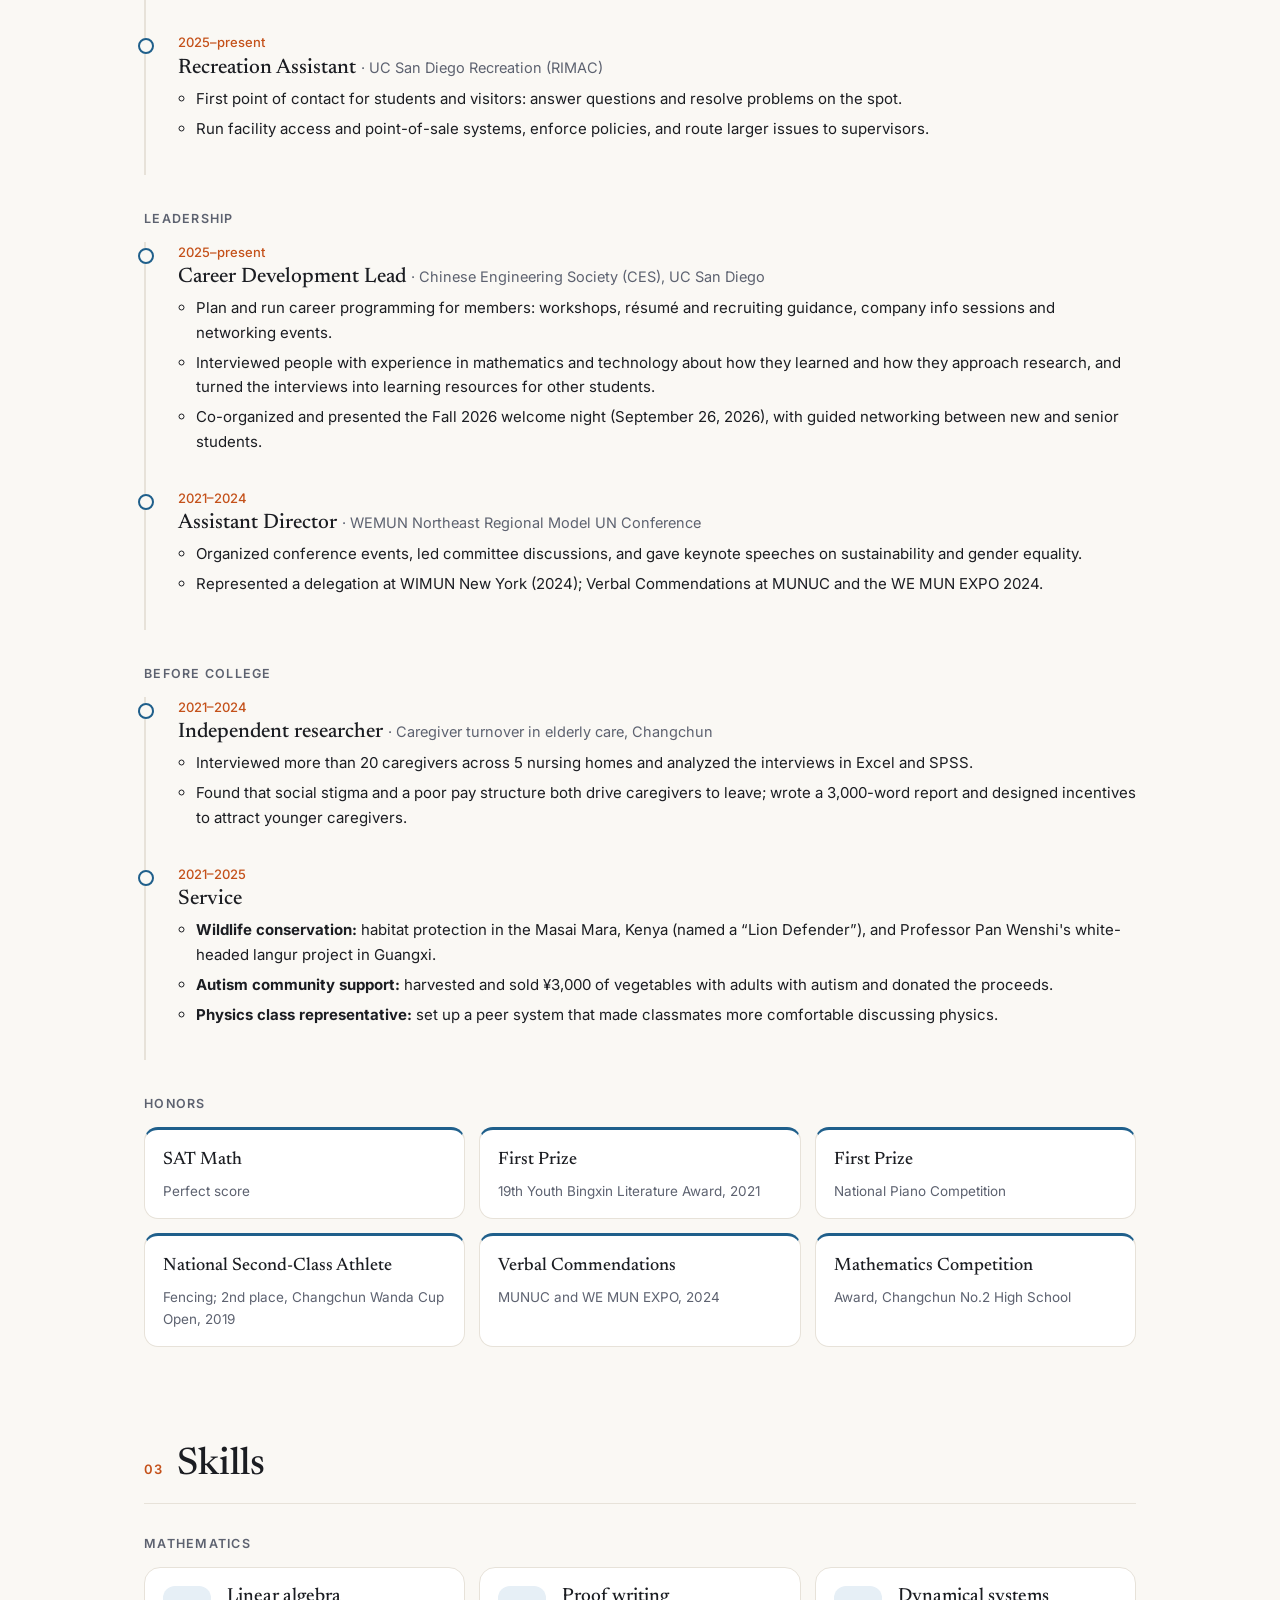
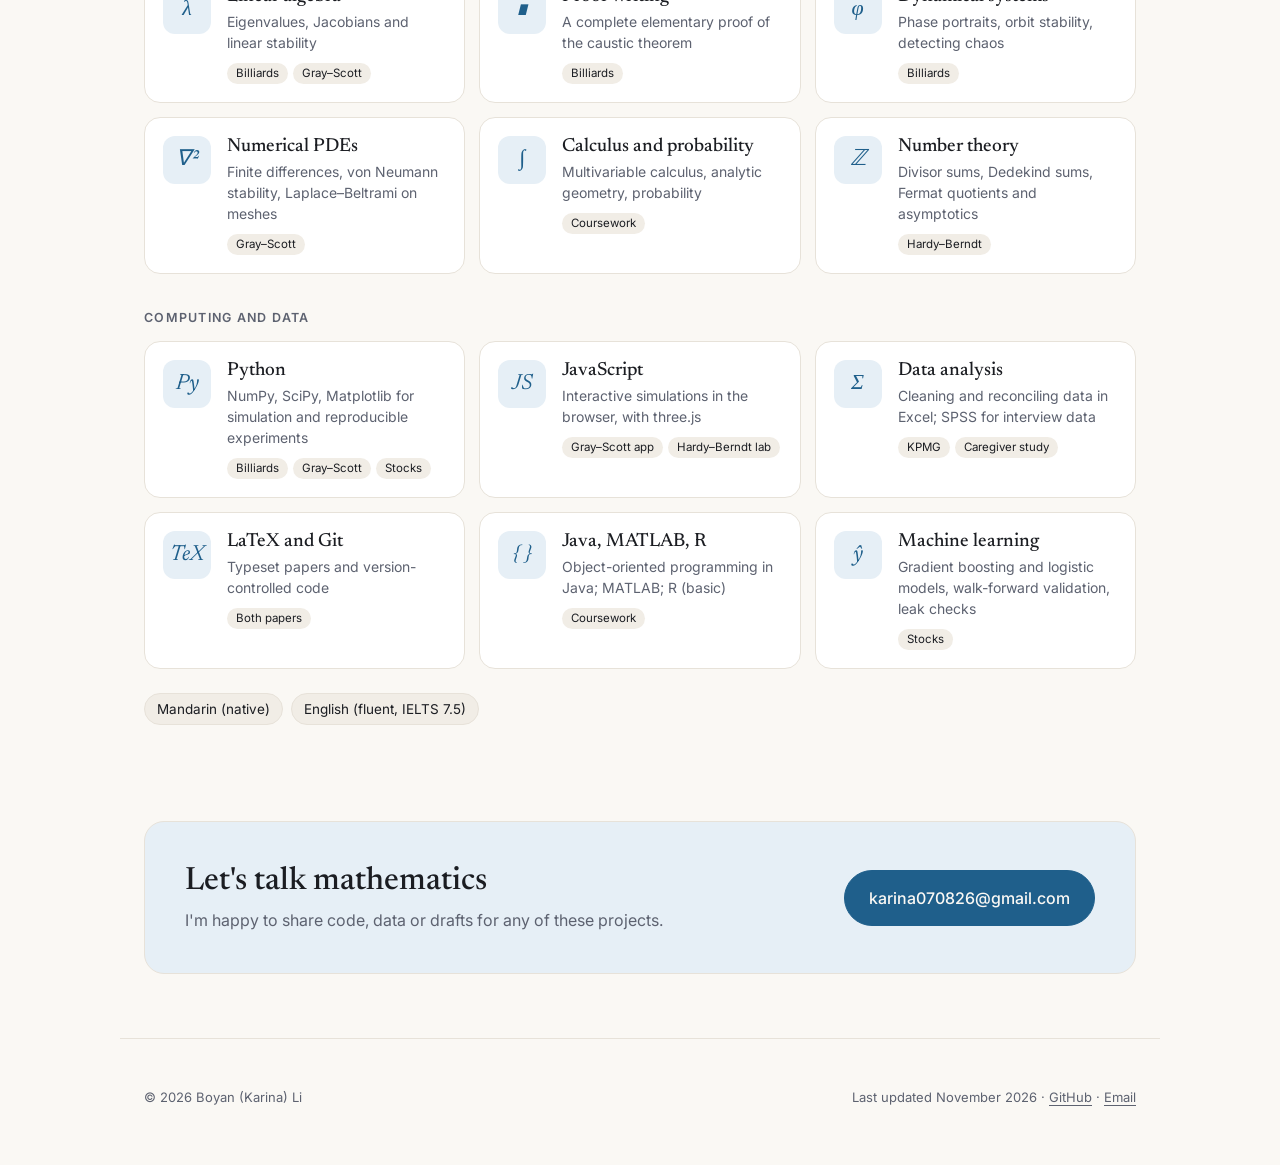
==== commit 511075b9: "Remove link to private Hardy–Berndt repo" ====
--- a/index.html
+++ b/index.html
@@ -166,7 +166,6 @@
           </ul>
           <p class="actions">
             <a class="btn" href="hardy-berndt/">Open the interactive lab</a>
-            <a class="btn ghost" href="https://github.com/Karinayiy/hardy-berndt-sum-lab">Code on GitHub</a>
           </p>
         </div>
         <figure class="project-fig">
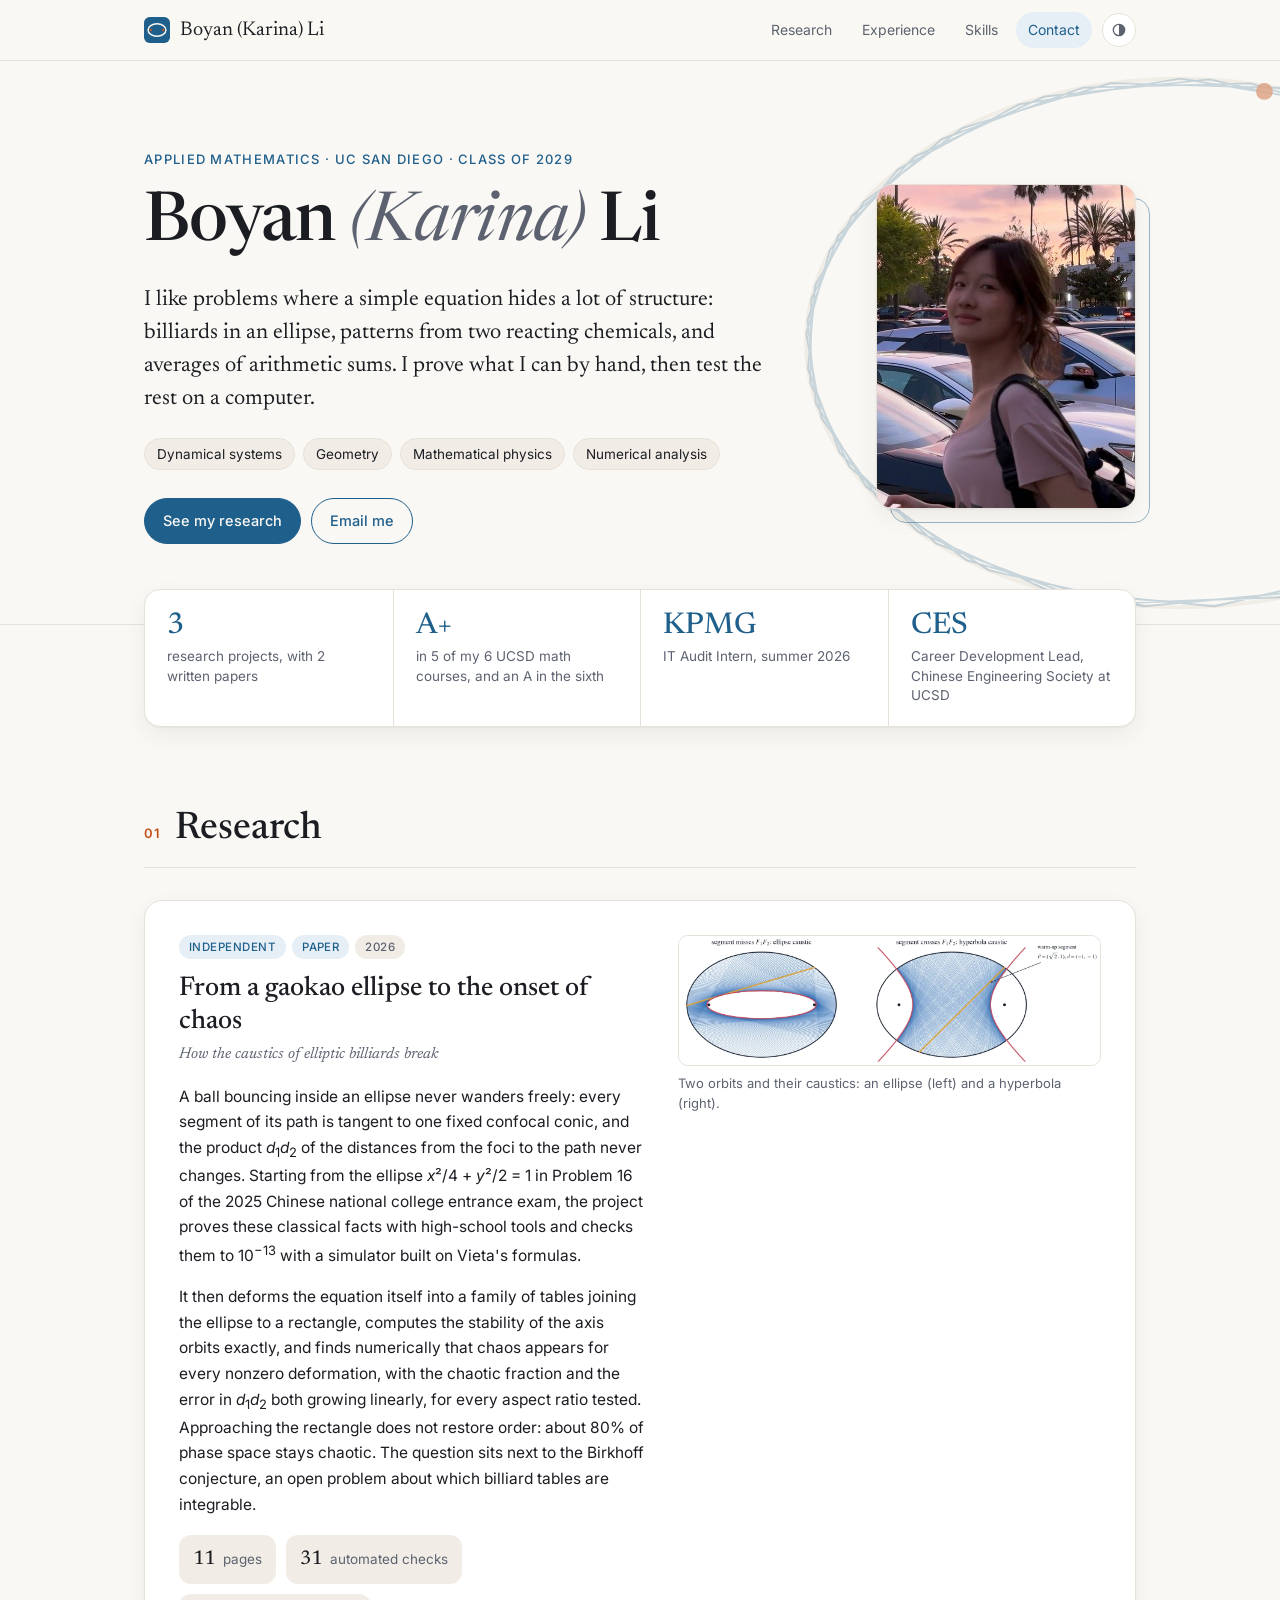
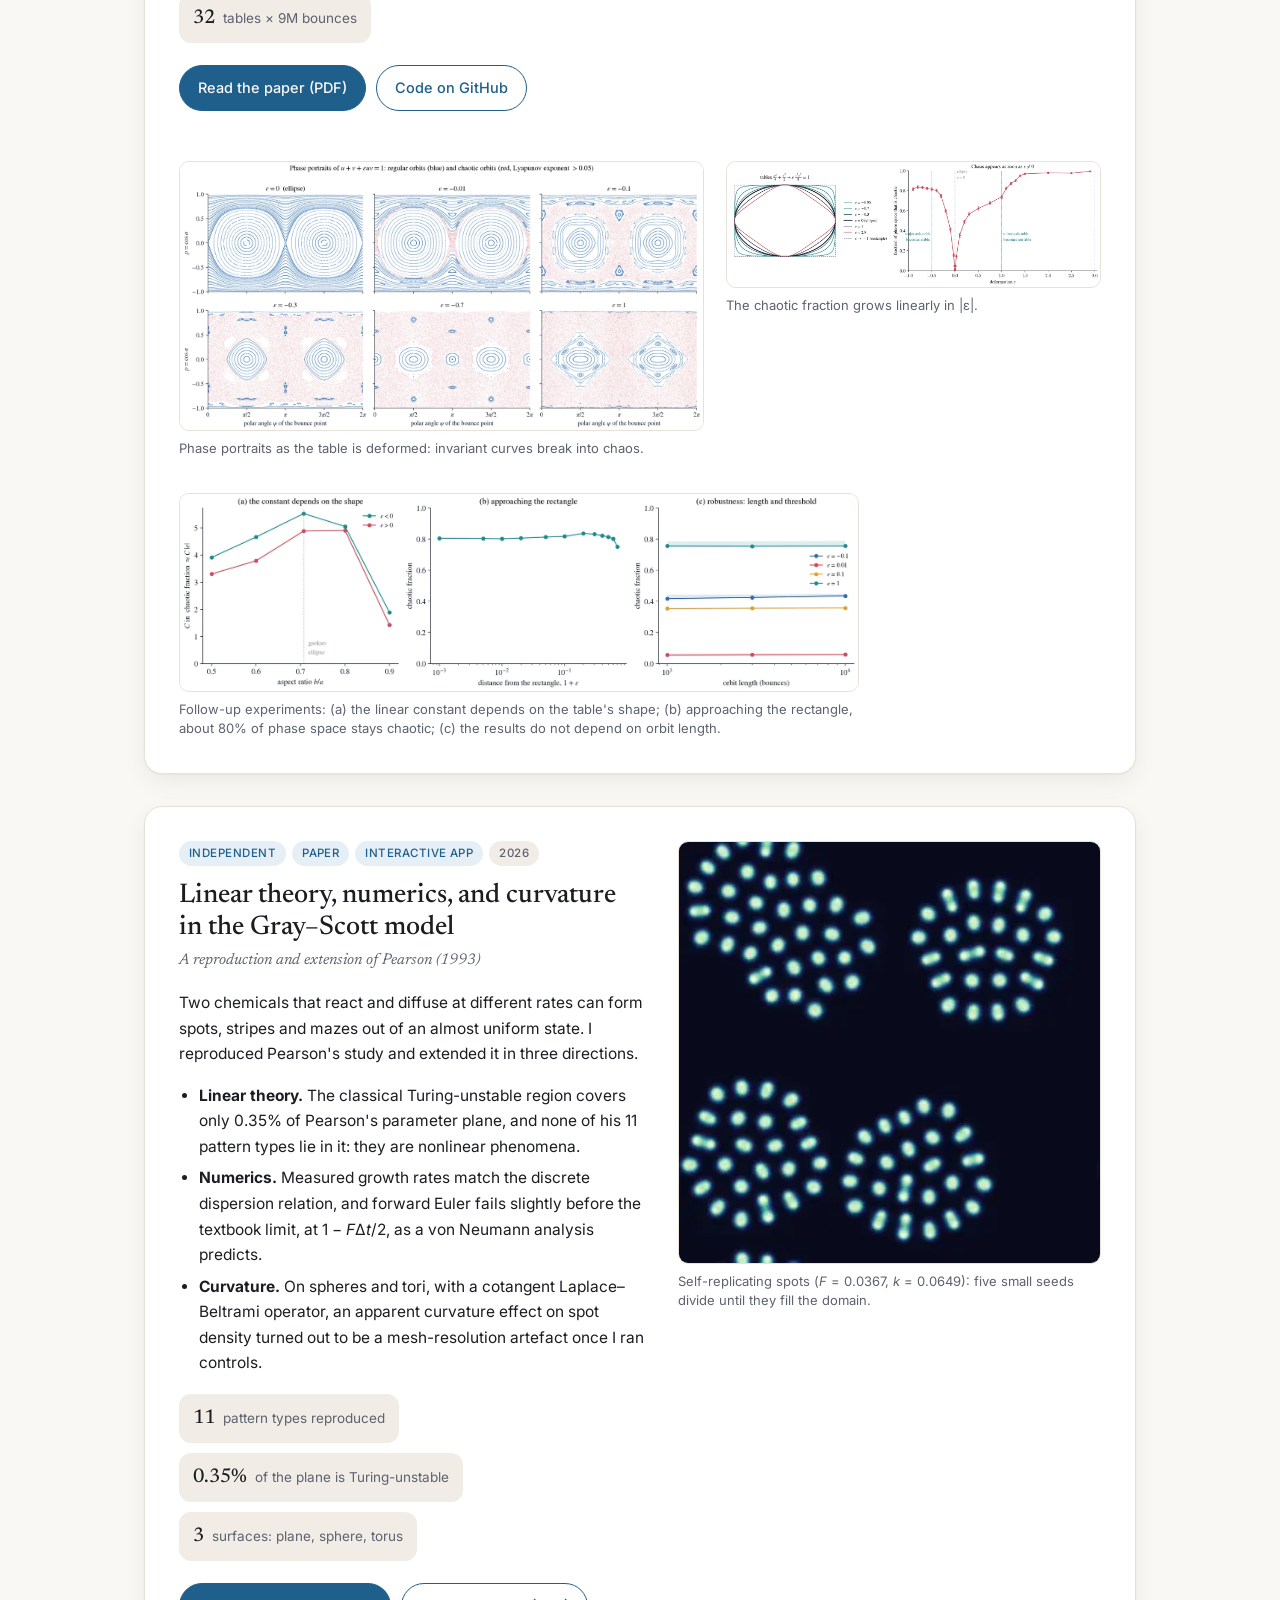
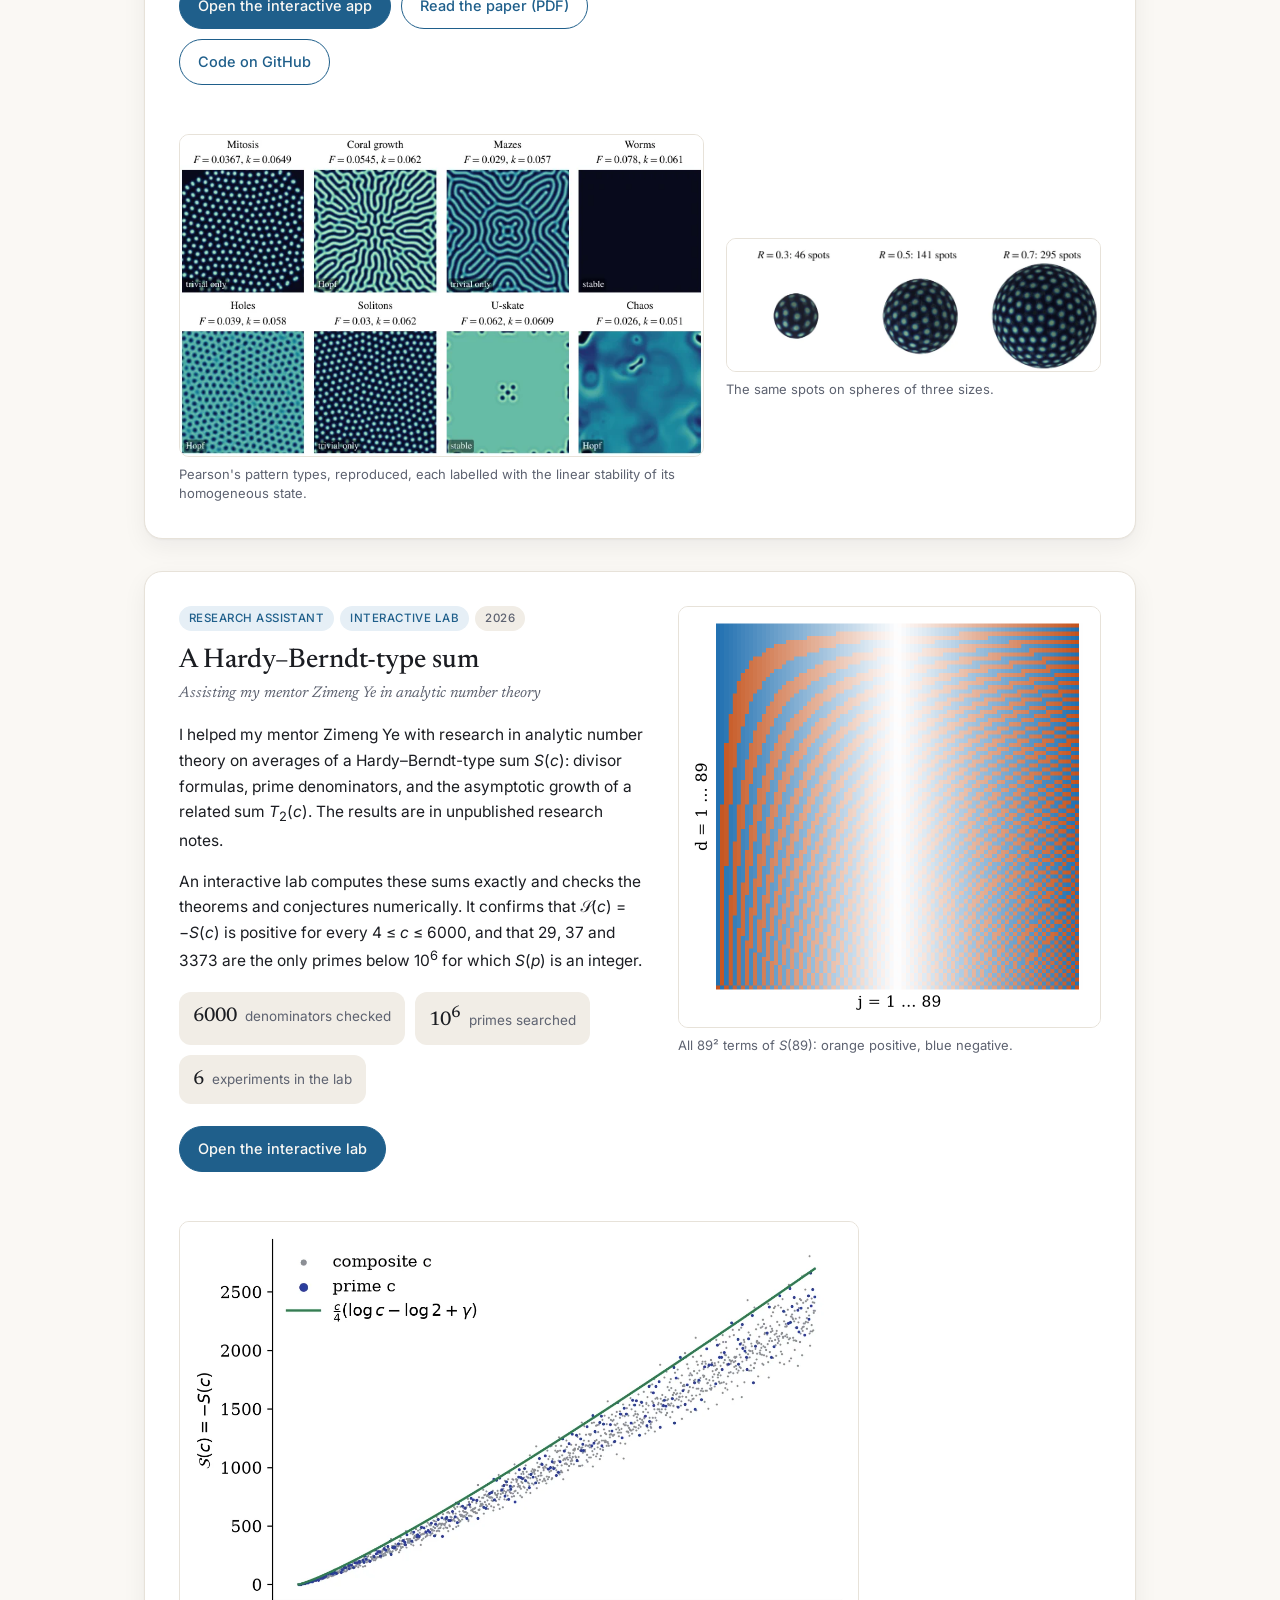
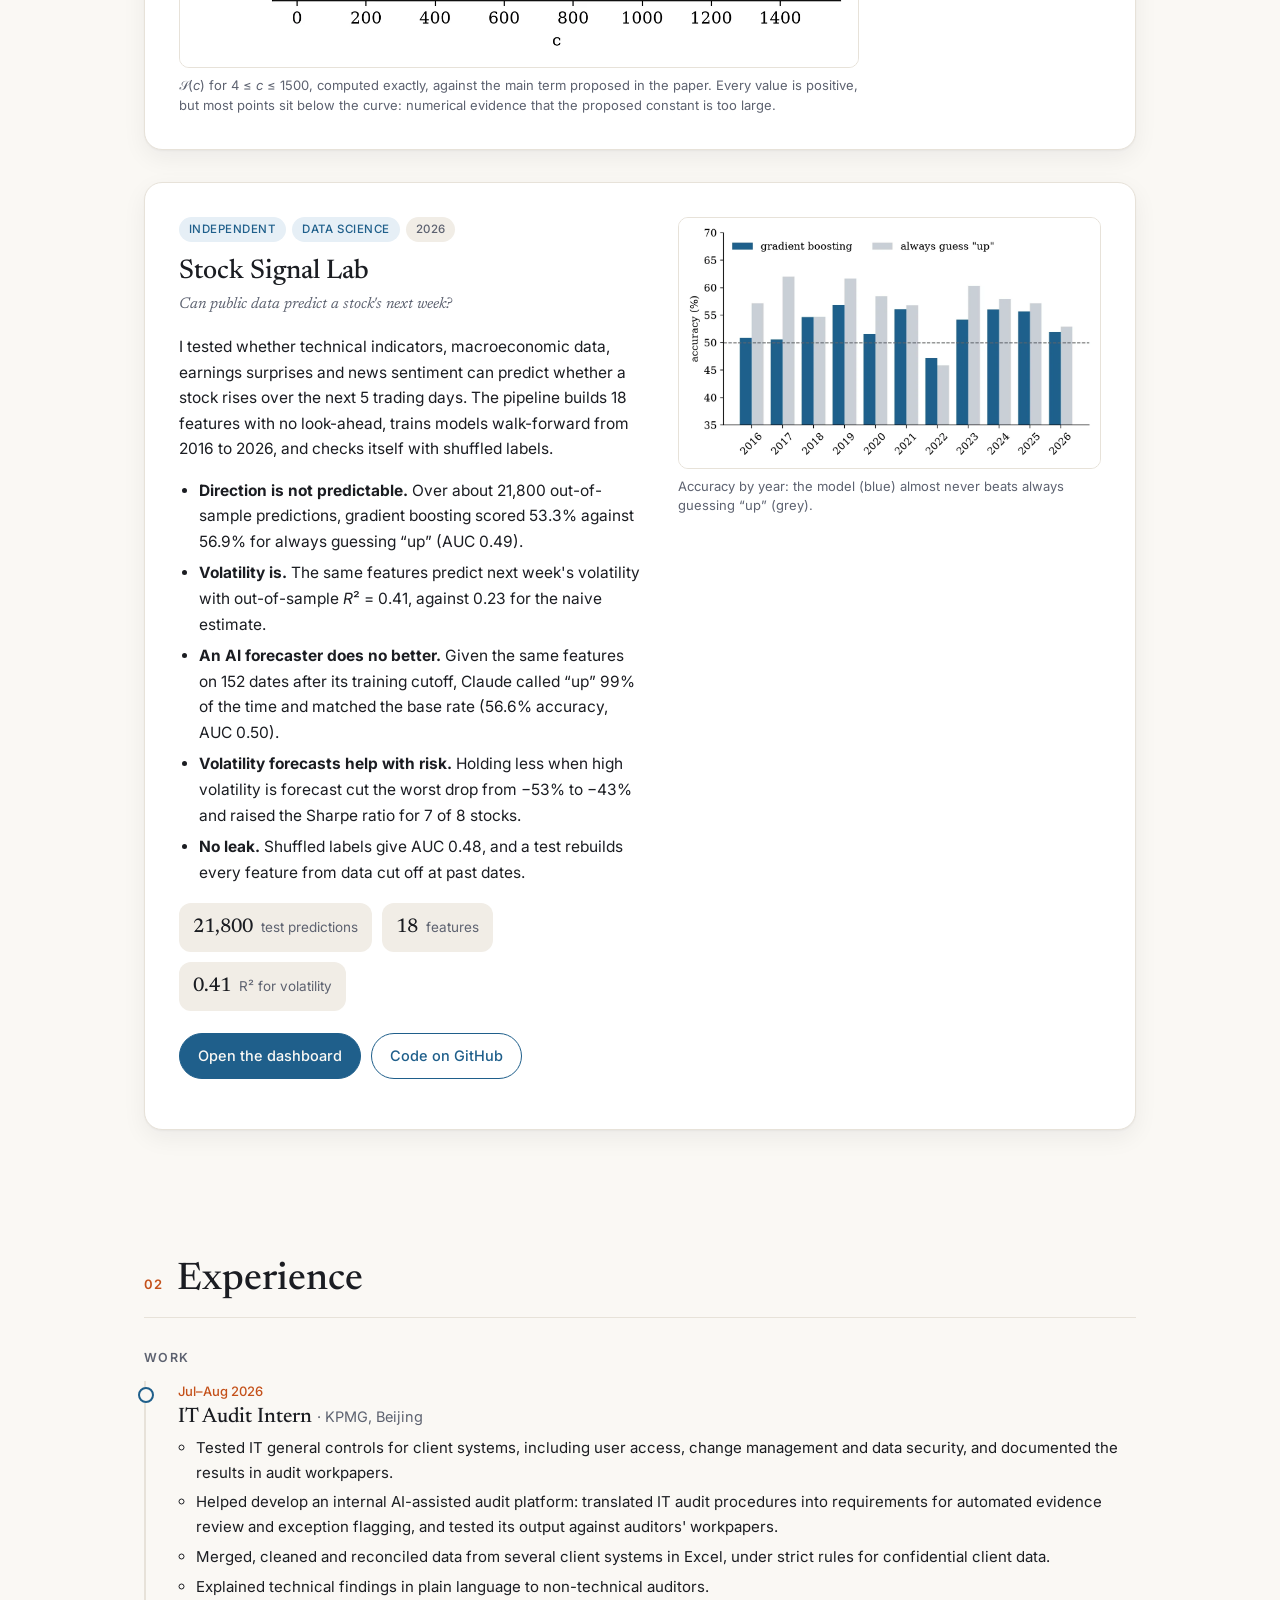
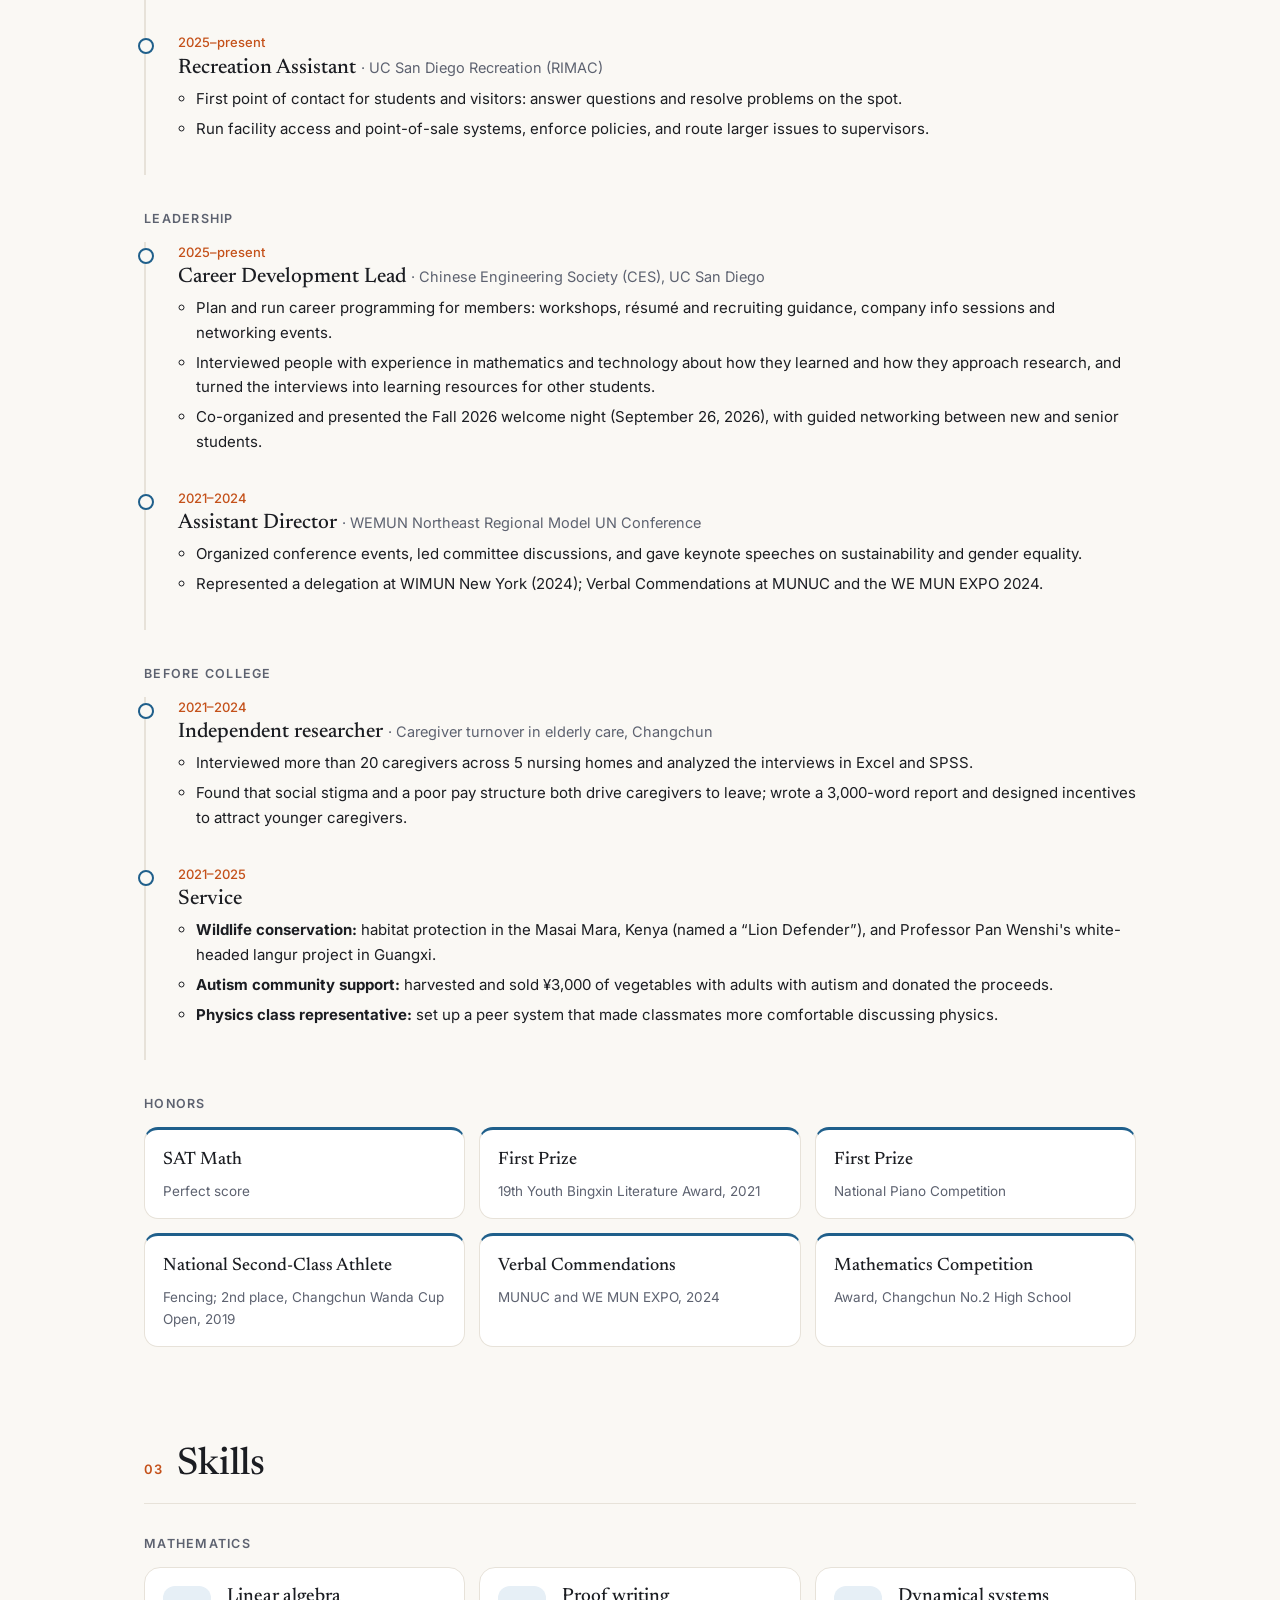
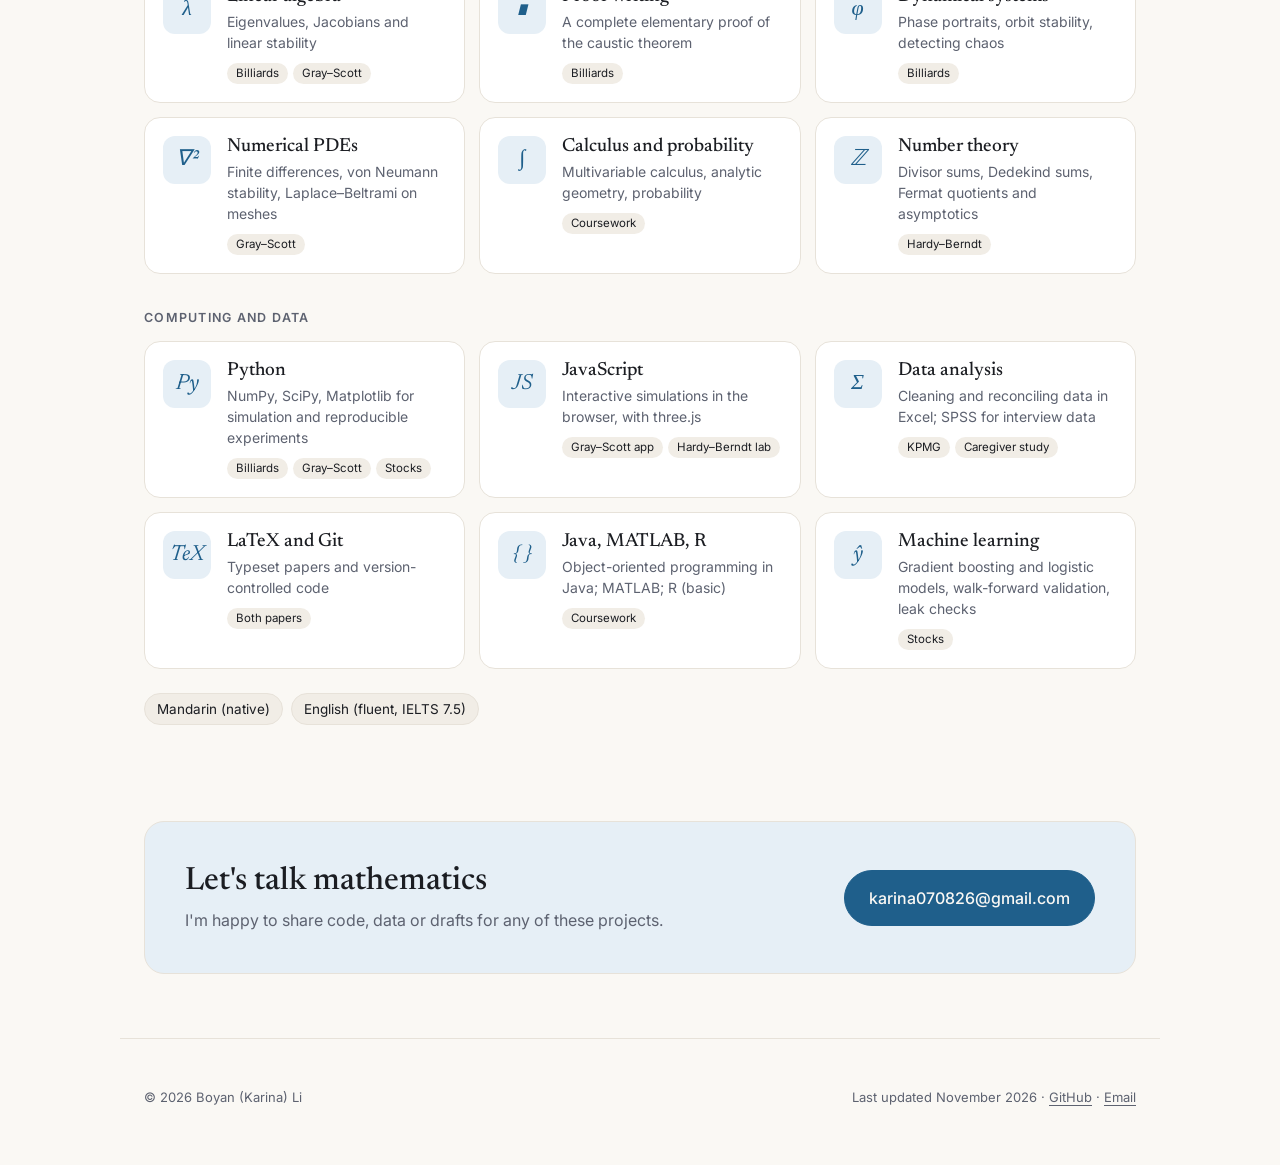
==== commit d6bd68ce: "Add code links for billiards and stock projects" ====
--- a/index.html
+++ b/index.html
@@ -96,6 +96,7 @@
           </ul>
           <p class="actions">
             <a class="btn" href="assets/papers/elliptic-billiards.pdf">Read the paper (PDF)</a>
+            <a class="btn ghost" href="https://github.com/Karinayiy/elliptic-billiard">Code on GitHub</a>
           </p>
         </div>
         <figure class="project-fig">
@@ -202,6 +203,7 @@
           </ul>
           <p class="actions">
             <a class="btn" href="stock-signal-lab/">Open the dashboard</a>
+            <a class="btn ghost" href="https://github.com/Karinayiy/stock-signal-lab">Code on GitHub</a>
           </p>
         </div>
         <figure class="project-fig">
